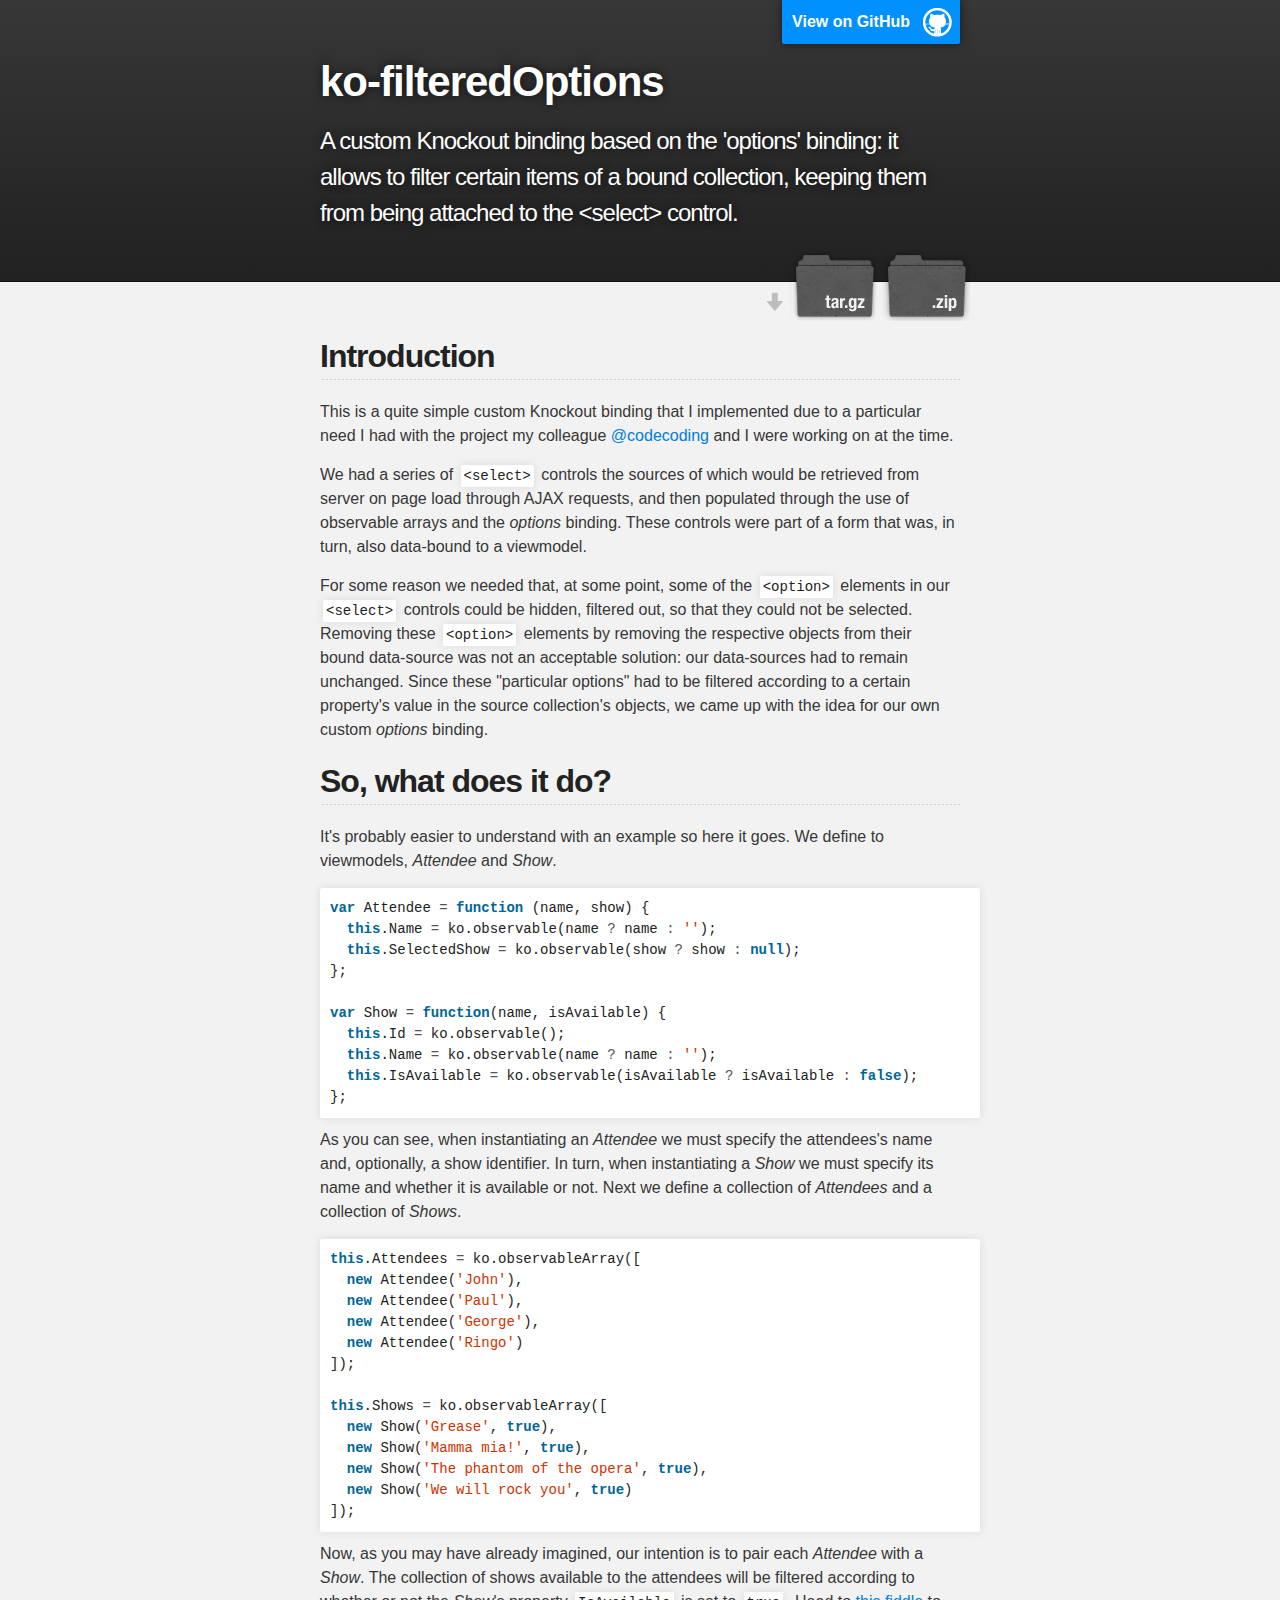
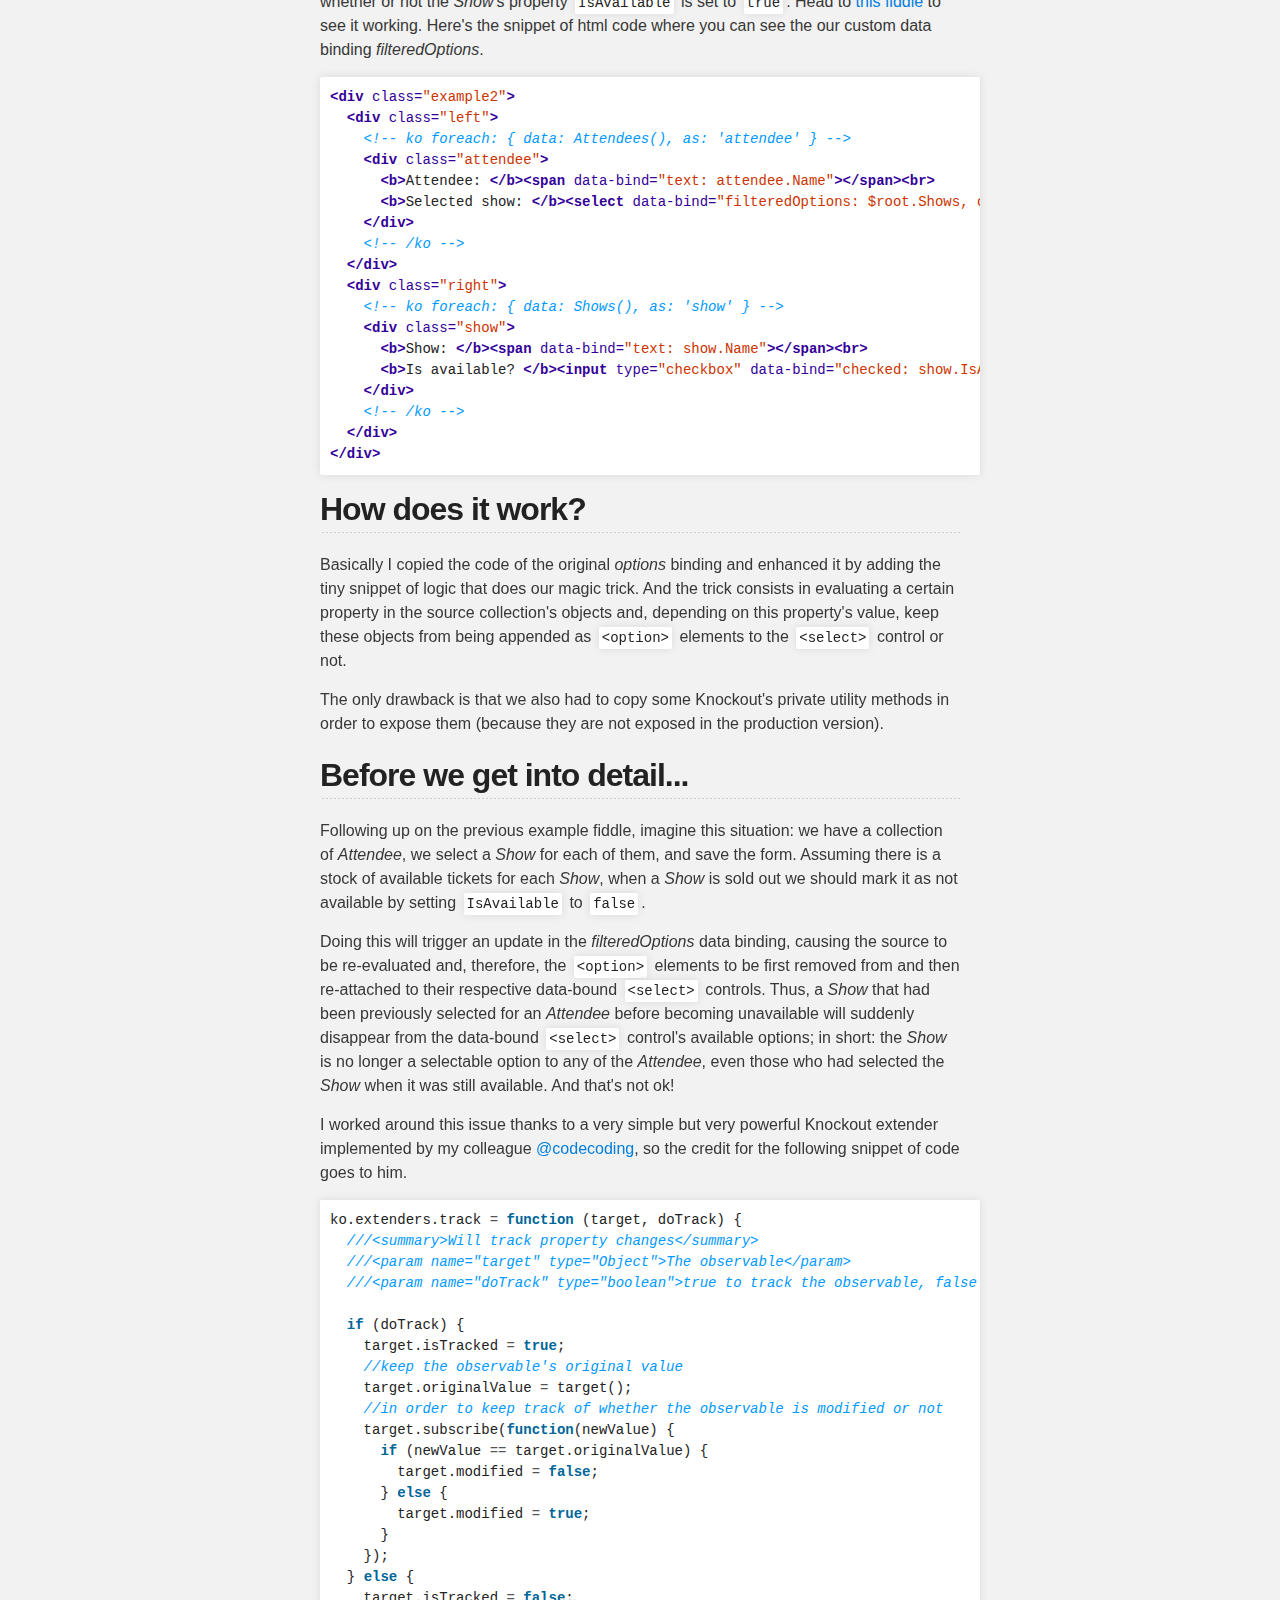
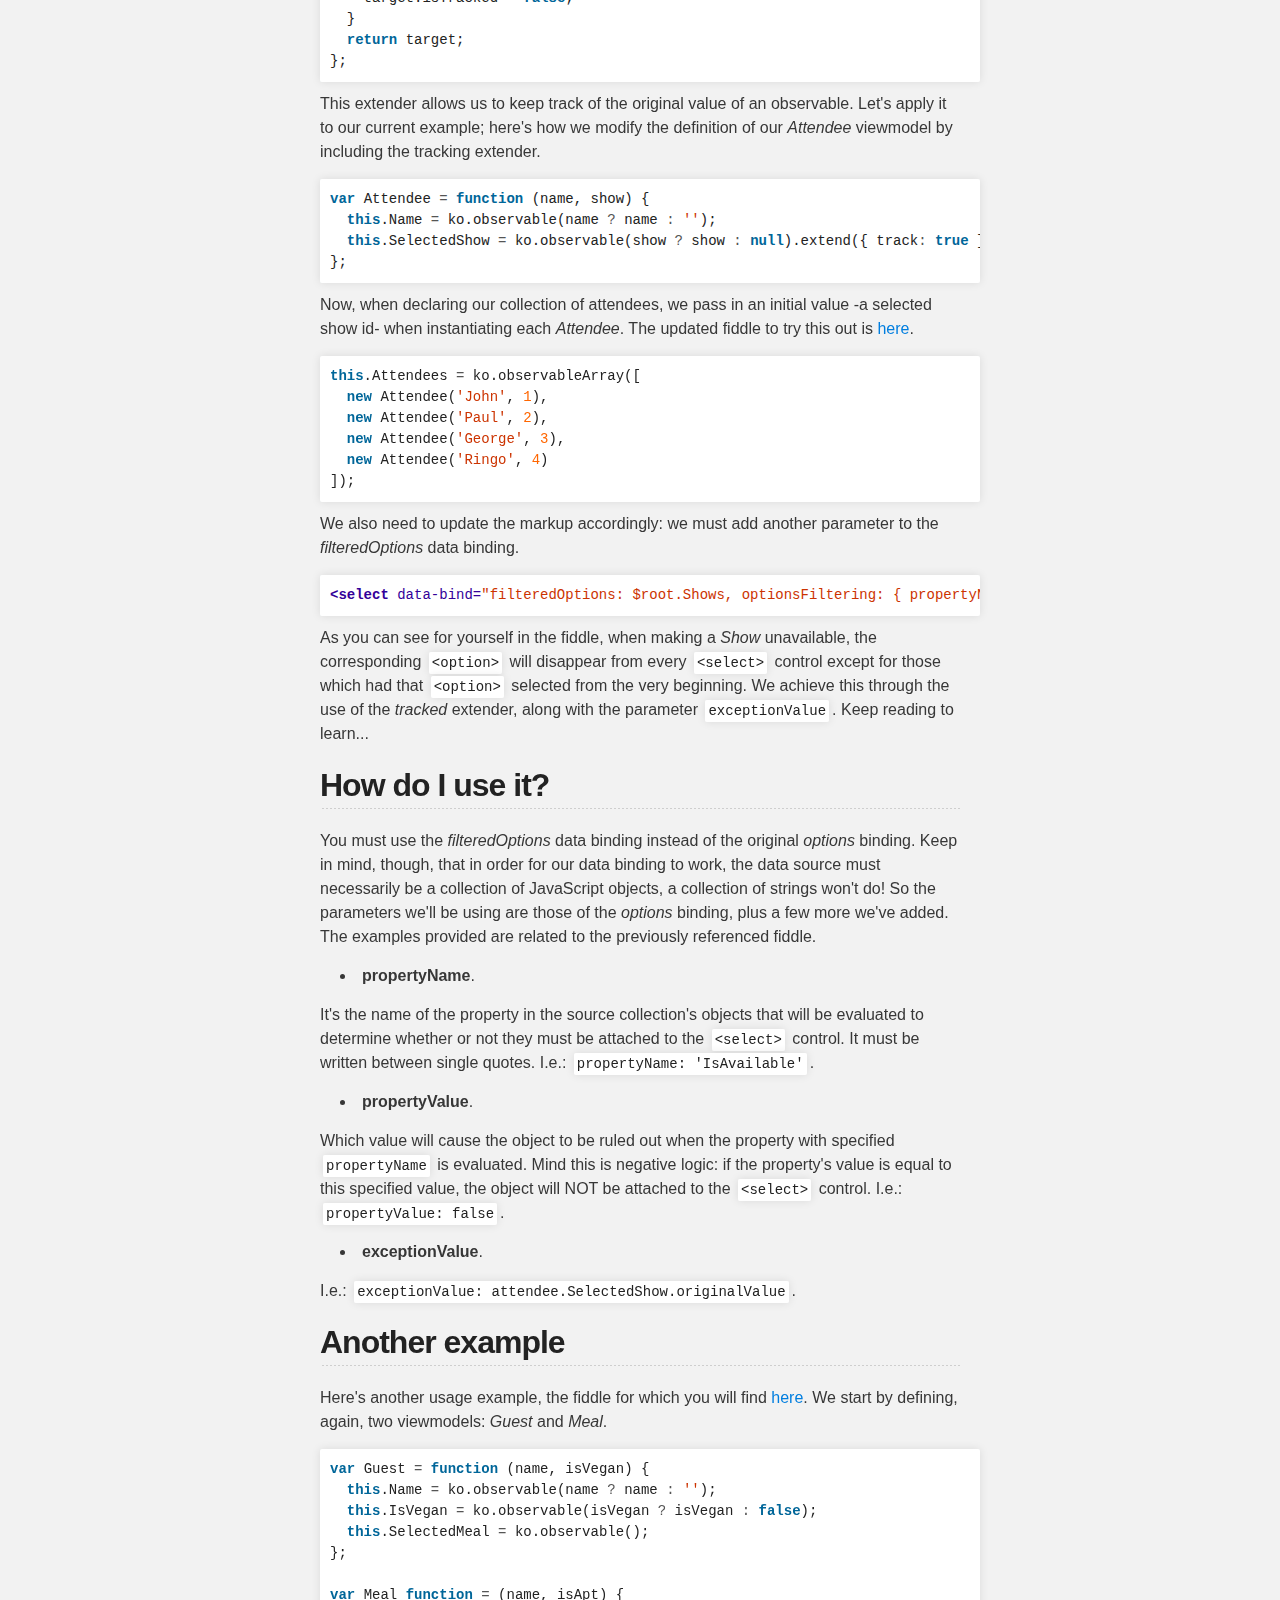
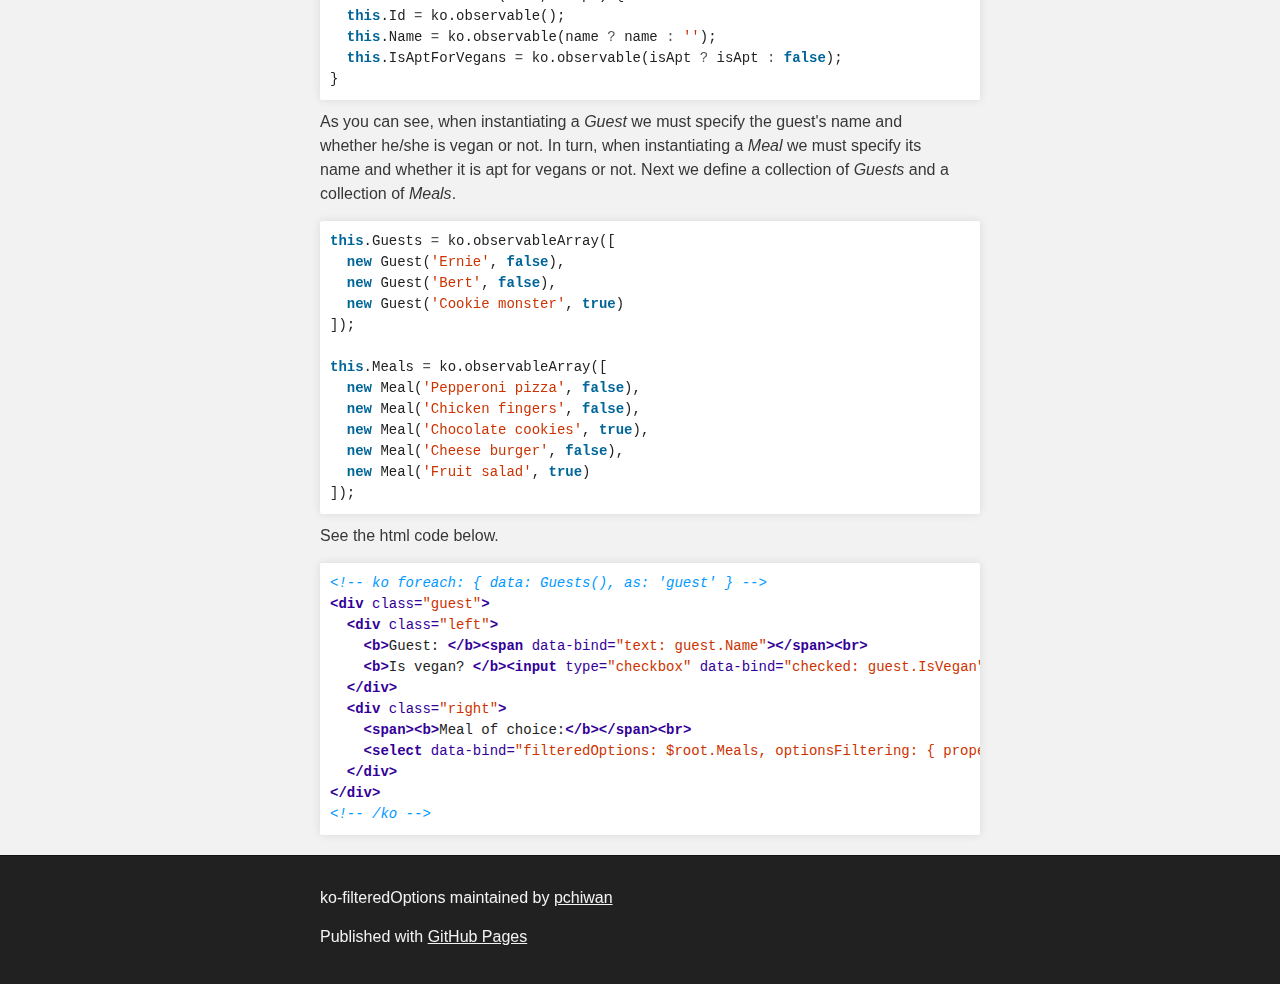
==== index.html @ 0e75b6df "Create gh-pages branch via GitHub" ====
<!DOCTYPE html>
<html>

  <head>
    <meta charset='utf-8' />
    <meta http-equiv="X-UA-Compatible" content="chrome=1" />
    <meta name="description" content="ko-filteredOptions : A custom Knockout binding based on the &#39;options&#39; binding: it allows to filter certain items of a bound collection, keeping them from being attached to the &lt;select&gt; control." />

    <link rel="stylesheet" type="text/css" media="screen" href="stylesheets/stylesheet.css">

    <title>ko-filteredOptions</title>
  </head>

  <body>

    <!-- HEADER -->
    <div id="header_wrap" class="outer">
        <header class="inner">
          <a id="forkme_banner" href="https://github.com/pchiwan/ko-filteredOptions">View on GitHub</a>

          <h1 id="project_title">ko-filteredOptions</h1>
          <h2 id="project_tagline">A custom Knockout binding based on the &#39;options&#39; binding: it allows to filter certain items of a bound collection, keeping them from being attached to the &lt;select&gt; control.</h2>

            <section id="downloads">
              <a class="zip_download_link" href="https://github.com/pchiwan/ko-filteredOptions/zipball/master">Download this project as a .zip file</a>
              <a class="tar_download_link" href="https://github.com/pchiwan/ko-filteredOptions/tarball/master">Download this project as a tar.gz file</a>
            </section>
        </header>
    </div>

    <!-- MAIN CONTENT -->
    <div id="main_content_wrap" class="outer">
      <section id="main_content" class="inner">
        <h2>
<a name="introduction" class="anchor" href="#introduction"><span class="octicon octicon-link"></span></a>Introduction</h2>

<p>This is a quite simple custom Knockout binding that I implemented due to a particular need I had with the project my colleague <a href="https://github.com/codecoding" class="user-mention">@codecoding</a> and I were working on at the time.</p>

<p>We had a series of <code>&lt;select&gt;</code> controls the sources of which would be retrieved from server on page load through AJAX requests, and then populated through the use of observable arrays and the <em>options</em> binding. These controls were part of a form that was, in turn, also data-bound to a viewmodel.</p>

<p>For some reason we needed that, at some point, some of the <code>&lt;option&gt;</code> elements in our <code>&lt;select&gt;</code> controls could be hidden, filtered out, so that they could not be selected. Removing these <code>&lt;option&gt;</code> elements by removing the respective objects from their bound data-source was not an acceptable solution: our data-sources had to remain unchanged. Since these "particular options" had to be filtered according to a certain property's value in the source collection's objects, we came up with the idea for our own custom <em>options</em> binding.</p>

<h2>
<a name="so-what-does-it-do" class="anchor" href="#so-what-does-it-do"><span class="octicon octicon-link"></span></a>So, what does it do?</h2>

<p>It's probably easier to understand with an example so here it goes. We define to viewmodels, <em>Attendee</em> and <em>Show</em>.</p>

<div class="highlight highlight-javascript"><pre><span class="kd">var</span> <span class="nx">Attendee</span> <span class="o">=</span> <span class="kd">function</span> <span class="p">(</span><span class="nx">name</span><span class="p">,</span> <span class="nx">show</span><span class="p">)</span> <span class="p">{</span>
  <span class="k">this</span><span class="p">.</span><span class="nx">Name</span> <span class="o">=</span> <span class="nx">ko</span><span class="p">.</span><span class="nx">observable</span><span class="p">(</span><span class="nx">name</span> <span class="o">?</span> <span class="nx">name</span> <span class="o">:</span> <span class="s1">''</span><span class="p">);</span>
  <span class="k">this</span><span class="p">.</span><span class="nx">SelectedShow</span> <span class="o">=</span> <span class="nx">ko</span><span class="p">.</span><span class="nx">observable</span><span class="p">(</span><span class="nx">show</span> <span class="o">?</span> <span class="nx">show</span> <span class="o">:</span> <span class="kc">null</span><span class="p">);</span>
<span class="p">};</span>

<span class="kd">var</span> <span class="nx">Show</span> <span class="o">=</span> <span class="kd">function</span><span class="p">(</span><span class="nx">name</span><span class="p">,</span> <span class="nx">isAvailable</span><span class="p">)</span> <span class="p">{</span>
  <span class="k">this</span><span class="p">.</span><span class="nx">Id</span> <span class="o">=</span> <span class="nx">ko</span><span class="p">.</span><span class="nx">observable</span><span class="p">();</span>
  <span class="k">this</span><span class="p">.</span><span class="nx">Name</span> <span class="o">=</span> <span class="nx">ko</span><span class="p">.</span><span class="nx">observable</span><span class="p">(</span><span class="nx">name</span> <span class="o">?</span> <span class="nx">name</span> <span class="o">:</span> <span class="s1">''</span><span class="p">);</span>
  <span class="k">this</span><span class="p">.</span><span class="nx">IsAvailable</span> <span class="o">=</span> <span class="nx">ko</span><span class="p">.</span><span class="nx">observable</span><span class="p">(</span><span class="nx">isAvailable</span> <span class="o">?</span> <span class="nx">isAvailable</span> <span class="o">:</span> <span class="kc">false</span><span class="p">);</span>
<span class="p">};</span>
</pre></div>

<p>As you can see, when instantiating an <em>Attendee</em> we must specify the attendees's name and, optionally, a show identifier. In turn, when instantiating a <em>Show</em> we must specify its name and whether it is available or not. Next we define a collection of <em>Attendees</em> and a collection of <em>Shows</em>. </p>

<div class="highlight highlight-javascript"><pre><span class="k">this</span><span class="p">.</span><span class="nx">Attendees</span> <span class="o">=</span> <span class="nx">ko</span><span class="p">.</span><span class="nx">observableArray</span><span class="p">([</span>
  <span class="k">new</span> <span class="nx">Attendee</span><span class="p">(</span><span class="s1">'John'</span><span class="p">),</span>
  <span class="k">new</span> <span class="nx">Attendee</span><span class="p">(</span><span class="s1">'Paul'</span><span class="p">),</span>
  <span class="k">new</span> <span class="nx">Attendee</span><span class="p">(</span><span class="s1">'George'</span><span class="p">),</span>
  <span class="k">new</span> <span class="nx">Attendee</span><span class="p">(</span><span class="s1">'Ringo'</span><span class="p">)</span>
<span class="p">]);</span>

<span class="k">this</span><span class="p">.</span><span class="nx">Shows</span> <span class="o">=</span> <span class="nx">ko</span><span class="p">.</span><span class="nx">observableArray</span><span class="p">([</span>
  <span class="k">new</span> <span class="nx">Show</span><span class="p">(</span><span class="s1">'Grease'</span><span class="p">,</span> <span class="kc">true</span><span class="p">),</span>
  <span class="k">new</span> <span class="nx">Show</span><span class="p">(</span><span class="s1">'Mamma mia!'</span><span class="p">,</span> <span class="kc">true</span><span class="p">),</span>
  <span class="k">new</span> <span class="nx">Show</span><span class="p">(</span><span class="s1">'The phantom of the opera'</span><span class="p">,</span> <span class="kc">true</span><span class="p">),</span>
  <span class="k">new</span> <span class="nx">Show</span><span class="p">(</span><span class="s1">'We will rock you'</span><span class="p">,</span> <span class="kc">true</span><span class="p">)</span>
<span class="p">]);</span>
</pre></div>

<p>Now, as you may have already imagined, our intention is to pair each <em>Attendee</em> with a <em>Show</em>. The collection of shows available to the attendees will be filtered according to whether or not the <em>Show</em>'s property <code>IsAvailable</code> is set to <code>true</code>. Head to <a href="http://jsfiddle.net/pchiwan/z7EYc/">this fiddle</a> to see it working. Here's the snippet of html code where you can see the our custom data binding <em>filteredOptions</em>.</p>

<div class="highlight highlight-html"><pre><span class="nt">&lt;div</span> <span class="na">class=</span><span class="s">"example2"</span><span class="nt">&gt;</span>
  <span class="nt">&lt;div</span> <span class="na">class=</span><span class="s">"left"</span><span class="nt">&gt;</span>
    <span class="c">&lt;!-- ko foreach: { data: Attendees(), as: 'attendee' } --&gt;</span>
    <span class="nt">&lt;div</span> <span class="na">class=</span><span class="s">"attendee"</span><span class="nt">&gt;</span> 
      <span class="nt">&lt;b&gt;</span>Attendee: <span class="nt">&lt;/b&gt;&lt;span</span> <span class="na">data-bind=</span><span class="s">"text: attendee.Name"</span><span class="nt">&gt;&lt;/span&gt;&lt;br&gt;</span>    
      <span class="nt">&lt;b&gt;</span>Selected show: <span class="nt">&lt;/b&gt;&lt;select</span> <span class="na">data-bind=</span><span class="s">"filteredOptions: $root.Shows, optionsFiltering: { propertyName: 'IsAvailable', propertyValue: false }, optionsValue: 'Id', optionsText: 'Name', optionsCaption: 'Choose a show', value: attendee.SelectedShow"</span><span class="nt">&gt;&lt;/select&gt;</span>
    <span class="nt">&lt;/div&gt;</span>
    <span class="c">&lt;!-- /ko --&gt;</span>
  <span class="nt">&lt;/div&gt;</span>
  <span class="nt">&lt;div</span> <span class="na">class=</span><span class="s">"right"</span><span class="nt">&gt;</span>
    <span class="c">&lt;!-- ko foreach: { data: Shows(), as: 'show' } --&gt;</span>
    <span class="nt">&lt;div</span> <span class="na">class=</span><span class="s">"show"</span><span class="nt">&gt;</span>  
      <span class="nt">&lt;b&gt;</span>Show: <span class="nt">&lt;/b&gt;&lt;span</span> <span class="na">data-bind=</span><span class="s">"text: show.Name"</span><span class="nt">&gt;&lt;/span&gt;&lt;br&gt;</span>    
      <span class="nt">&lt;b&gt;</span>Is available? <span class="nt">&lt;/b&gt;&lt;input</span> <span class="na">type=</span><span class="s">"checkbox"</span> <span class="na">data-bind=</span><span class="s">"checked: show.IsAvailable"</span><span class="nt">&gt;&lt;/input&gt;</span>
    <span class="nt">&lt;/div&gt;</span>
    <span class="c">&lt;!-- /ko --&gt;</span>
  <span class="nt">&lt;/div&gt;</span>
<span class="nt">&lt;/div&gt;</span>
</pre></div>

<h2>
<a name="how-does-it-work" class="anchor" href="#how-does-it-work"><span class="octicon octicon-link"></span></a>How does it work?</h2>

<p>Basically I copied the code of the original <em>options</em> binding and enhanced it by adding the tiny snippet of logic that does our magic trick. And the trick consists in evaluating a certain property in the source collection's objects and, depending on this property's value, keep these objects from being appended as <code>&lt;option&gt;</code> elements to the <code>&lt;select&gt;</code> control or not.</p>

<p>The only drawback is that we also had to copy some Knockout's private utility methods in order to expose them (because they are not exposed in the production version).</p>

<h2>
<a name="before-we-get-into-detail" class="anchor" href="#before-we-get-into-detail"><span class="octicon octicon-link"></span></a>Before we get into detail...</h2>

<p>Following up on the previous example fiddle, imagine this situation: we have a collection of <em>Attendee</em>, we select a <em>Show</em> for each of them, and save the form. Assuming there is a stock of available tickets for each <em>Show</em>, when a <em>Show</em> is sold out we should mark it as not available by setting <code>IsAvailable</code> to <code>false</code>. </p>

<p>Doing this will trigger an update in the <em>filteredOptions</em> data binding, causing the source to be re-evaluated and, therefore, the <code>&lt;option&gt;</code> elements to be first removed from and then re-attached to their respective data-bound <code>&lt;select&gt;</code> controls. Thus, a <em>Show</em> that had been previously selected for an <em>Attendee</em> before becoming unavailable will suddenly disappear from the data-bound <code>&lt;select&gt;</code> control's available options; in short: the <em>Show</em> is no longer a selectable option to any of the <em>Attendee</em>, even those who had selected the <em>Show</em> when it was still available. And that's not ok!</p>

<p>I worked around this issue thanks to a very simple but very powerful Knockout extender implemented by my colleague <a href="https://github.com/codecoding" class="user-mention">@codecoding</a>, so the credit for the following snippet of code goes to him.</p>

<div class="highlight highlight-javascript"><pre><span class="nx">ko</span><span class="p">.</span><span class="nx">extenders</span><span class="p">.</span><span class="nx">track</span> <span class="o">=</span> <span class="kd">function</span> <span class="p">(</span><span class="nx">target</span><span class="p">,</span> <span class="nx">doTrack</span><span class="p">)</span> <span class="p">{</span>
  <span class="c1">///&lt;summary&gt;Will track property changes&lt;/summary&gt;</span>
  <span class="c1">///&lt;param name="target" type="Object"&gt;The observable&lt;/param&gt;</span>
  <span class="c1">///&lt;param name="doTrack" type="boolean"&gt;true to track the observable, false otherwise&lt;/param&gt;</span>

  <span class="k">if</span> <span class="p">(</span><span class="nx">doTrack</span><span class="p">)</span> <span class="p">{</span>
    <span class="nx">target</span><span class="p">.</span><span class="nx">isTracked</span> <span class="o">=</span> <span class="kc">true</span><span class="p">;</span>
    <span class="c1">//keep the observable's original value</span>
    <span class="nx">target</span><span class="p">.</span><span class="nx">originalValue</span> <span class="o">=</span> <span class="nx">target</span><span class="p">();</span>
    <span class="c1">//in order to keep track of whether the observable is modified or not</span>
    <span class="nx">target</span><span class="p">.</span><span class="nx">subscribe</span><span class="p">(</span><span class="kd">function</span><span class="p">(</span><span class="nx">newValue</span><span class="p">)</span> <span class="p">{</span>
      <span class="k">if</span> <span class="p">(</span><span class="nx">newValue</span> <span class="o">==</span> <span class="nx">target</span><span class="p">.</span><span class="nx">originalValue</span><span class="p">)</span> <span class="p">{</span>
        <span class="nx">target</span><span class="p">.</span><span class="nx">modified</span> <span class="o">=</span> <span class="kc">false</span><span class="p">;</span>
      <span class="p">}</span> <span class="k">else</span> <span class="p">{</span>
        <span class="nx">target</span><span class="p">.</span><span class="nx">modified</span> <span class="o">=</span> <span class="kc">true</span><span class="p">;</span>
      <span class="p">}</span>
    <span class="p">});</span>
  <span class="p">}</span> <span class="k">else</span> <span class="p">{</span>
    <span class="nx">target</span><span class="p">.</span><span class="nx">isTracked</span> <span class="o">=</span> <span class="kc">false</span><span class="p">;</span>
  <span class="p">}</span>
  <span class="k">return</span> <span class="nx">target</span><span class="p">;</span>
<span class="p">};</span>
</pre></div>

<p>This extender allows us to keep track of the original value of an observable. Let's apply it to our current example; here's how we modify the definition of our <em>Attendee</em> viewmodel by including the tracking extender.</p>

<div class="highlight highlight-javascript"><pre><span class="kd">var</span> <span class="nx">Attendee</span> <span class="o">=</span> <span class="kd">function</span> <span class="p">(</span><span class="nx">name</span><span class="p">,</span> <span class="nx">show</span><span class="p">)</span> <span class="p">{</span>
  <span class="k">this</span><span class="p">.</span><span class="nx">Name</span> <span class="o">=</span> <span class="nx">ko</span><span class="p">.</span><span class="nx">observable</span><span class="p">(</span><span class="nx">name</span> <span class="o">?</span> <span class="nx">name</span> <span class="o">:</span> <span class="s1">''</span><span class="p">);</span>
  <span class="k">this</span><span class="p">.</span><span class="nx">SelectedShow</span> <span class="o">=</span> <span class="nx">ko</span><span class="p">.</span><span class="nx">observable</span><span class="p">(</span><span class="nx">show</span> <span class="o">?</span> <span class="nx">show</span> <span class="o">:</span> <span class="kc">null</span><span class="p">).</span><span class="nx">extend</span><span class="p">({</span> <span class="nx">track</span><span class="o">:</span> <span class="kc">true</span> <span class="p">});</span>
<span class="p">};</span>
</pre></div>

<p>Now, when declaring our collection of attendees, we pass in an initial value -a selected show id- when instantiating each <em>Attendee</em>. The updated fiddle to try this out is <a href="http://jsfiddle.net/pchiwan/R8AKP/">here</a>.</p>

<div class="highlight highlight-javascript"><pre><span class="k">this</span><span class="p">.</span><span class="nx">Attendees</span> <span class="o">=</span> <span class="nx">ko</span><span class="p">.</span><span class="nx">observableArray</span><span class="p">([</span>
  <span class="k">new</span> <span class="nx">Attendee</span><span class="p">(</span><span class="s1">'John'</span><span class="p">,</span> <span class="mi">1</span><span class="p">),</span>
  <span class="k">new</span> <span class="nx">Attendee</span><span class="p">(</span><span class="s1">'Paul'</span><span class="p">,</span> <span class="mi">2</span><span class="p">),</span>
  <span class="k">new</span> <span class="nx">Attendee</span><span class="p">(</span><span class="s1">'George'</span><span class="p">,</span> <span class="mi">3</span><span class="p">),</span>
  <span class="k">new</span> <span class="nx">Attendee</span><span class="p">(</span><span class="s1">'Ringo'</span><span class="p">,</span> <span class="mi">4</span><span class="p">)</span>
<span class="p">]);</span>
</pre></div>

<p>We also need to update the markup accordingly: we must add another parameter to the <em>filteredOptions</em> data binding.</p>

<div class="highlight highlight-html"><pre><span class="nt">&lt;select</span> <span class="na">data-bind=</span><span class="s">"filteredOptions: $root.Shows, optionsFiltering: { propertyName: 'IsAvailable', propertyValue: false, exceptionValue: attendee.SelectedShow.originalValue }, optionsValue: 'Id', optionsText: 'Name', optionsCaption: 'Choose a show', value: attendee.SelectedShow"</span><span class="nt">&gt;&lt;/select&gt;</span>
</pre></div>

<p>As you can see for yourself in the fiddle, when making a <em>Show</em> unavailable, the corresponding <code>&lt;option&gt;</code> will disappear from every <code>&lt;select&gt;</code> control except for those which had that <code>&lt;option&gt;</code> selected from the very beginning. We achieve this through the use of the <em>tracked</em> extender, along with the parameter <code>exceptionValue</code>. Keep reading to learn...</p>

<h2>
<a name="how-do-i-use-it" class="anchor" href="#how-do-i-use-it"><span class="octicon octicon-link"></span></a>How do I use it?</h2>

<p>You must use the <em>filteredOptions</em> data binding instead of the original <em>options</em> binding. Keep in mind, though, that in order for our data binding to work, the data source must necessarily be a collection of JavaScript objects, a collection of strings won't do! 
So the parameters we'll be using are those of the <em>options</em> binding, plus a few more we've added. The examples provided are related to the previously referenced fiddle.</p>

<ul>
<li>
<strong>propertyName</strong>. </li>
</ul><p>It's the name of the property in the source collection's objects that will be evaluated to determine whether or not they must be attached to the <code>&lt;select&gt;</code> control. It must be written between single quotes. I.e.: <code>propertyName: 'IsAvailable'</code>.</p>

<ul>
<li>
<strong>propertyValue</strong>. </li>
</ul><p>Which value will cause the object to be ruled out when the property with specified <code>propertyName</code> is evaluated. Mind this is negative logic: if the property's value is equal to this specified value, the object will NOT be attached to the <code>&lt;select&gt;</code> control. I.e.: <code>propertyValue: false</code>.</p>

<ul>
<li>
<strong>exceptionValue</strong>. </li>
</ul><p>I.e.: <code>exceptionValue: attendee.SelectedShow.originalValue</code>.</p>

<h2>
<a name="another-example" class="anchor" href="#another-example"><span class="octicon octicon-link"></span></a>Another example</h2>

<p>Here's another usage example, the fiddle for which you will find <a href="http://jsfiddle.net/pchiwan/c55g2/">here</a>. We start by defining, again, two viewmodels: <em>Guest</em> and <em>Meal</em>.</p>

<div class="highlight highlight-javascript"><pre><span class="kd">var</span> <span class="nx">Guest</span> <span class="o">=</span> <span class="kd">function</span> <span class="p">(</span><span class="nx">name</span><span class="p">,</span> <span class="nx">isVegan</span><span class="p">)</span> <span class="p">{</span>  
  <span class="k">this</span><span class="p">.</span><span class="nx">Name</span> <span class="o">=</span> <span class="nx">ko</span><span class="p">.</span><span class="nx">observable</span><span class="p">(</span><span class="nx">name</span> <span class="o">?</span> <span class="nx">name</span> <span class="o">:</span> <span class="s1">''</span><span class="p">);</span>
  <span class="k">this</span><span class="p">.</span><span class="nx">IsVegan</span> <span class="o">=</span> <span class="nx">ko</span><span class="p">.</span><span class="nx">observable</span><span class="p">(</span><span class="nx">isVegan</span> <span class="o">?</span> <span class="nx">isVegan</span> <span class="o">:</span> <span class="kc">false</span><span class="p">);</span>
  <span class="k">this</span><span class="p">.</span><span class="nx">SelectedMeal</span> <span class="o">=</span> <span class="nx">ko</span><span class="p">.</span><span class="nx">observable</span><span class="p">();</span>
<span class="p">};</span>

<span class="kd">var</span> <span class="nx">Meal</span> <span class="kd">function</span> <span class="o">=</span> <span class="p">(</span><span class="nx">name</span><span class="p">,</span> <span class="nx">isApt</span><span class="p">)</span> <span class="p">{</span>
  <span class="k">this</span><span class="p">.</span><span class="nx">Id</span> <span class="o">=</span> <span class="nx">ko</span><span class="p">.</span><span class="nx">observable</span><span class="p">();</span>
  <span class="k">this</span><span class="p">.</span><span class="nx">Name</span> <span class="o">=</span> <span class="nx">ko</span><span class="p">.</span><span class="nx">observable</span><span class="p">(</span><span class="nx">name</span> <span class="o">?</span> <span class="nx">name</span> <span class="o">:</span> <span class="s1">''</span><span class="p">);</span>
  <span class="k">this</span><span class="p">.</span><span class="nx">IsAptForVegans</span> <span class="o">=</span> <span class="nx">ko</span><span class="p">.</span><span class="nx">observable</span><span class="p">(</span><span class="nx">isApt</span> <span class="o">?</span> <span class="nx">isApt</span> <span class="o">:</span> <span class="kc">false</span><span class="p">);</span>
<span class="p">}</span>
</pre></div>

<p>As you can see, when instantiating a <em>Guest</em> we must specify the guest's name and whether he/she is vegan or not. In turn, when instantiating a <em>Meal</em> we must specify its name and whether it is apt for vegans or not. Next we define a collection of <em>Guests</em> and a collection of <em>Meals</em>. </p>

<div class="highlight highlight-javascript"><pre><span class="k">this</span><span class="p">.</span><span class="nx">Guests</span> <span class="o">=</span> <span class="nx">ko</span><span class="p">.</span><span class="nx">observableArray</span><span class="p">([</span>
  <span class="k">new</span> <span class="nx">Guest</span><span class="p">(</span><span class="s1">'Ernie'</span><span class="p">,</span> <span class="kc">false</span><span class="p">),</span>
  <span class="k">new</span> <span class="nx">Guest</span><span class="p">(</span><span class="s1">'Bert'</span><span class="p">,</span> <span class="kc">false</span><span class="p">),</span>
  <span class="k">new</span> <span class="nx">Guest</span><span class="p">(</span><span class="s1">'Cookie monster'</span><span class="p">,</span> <span class="kc">true</span><span class="p">)</span>     
<span class="p">]);</span>

<span class="k">this</span><span class="p">.</span><span class="nx">Meals</span> <span class="o">=</span> <span class="nx">ko</span><span class="p">.</span><span class="nx">observableArray</span><span class="p">([</span>
  <span class="k">new</span> <span class="nx">Meal</span><span class="p">(</span><span class="s1">'Pepperoni pizza'</span><span class="p">,</span> <span class="kc">false</span><span class="p">),</span>
  <span class="k">new</span> <span class="nx">Meal</span><span class="p">(</span><span class="s1">'Chicken fingers'</span><span class="p">,</span> <span class="kc">false</span><span class="p">),</span>
  <span class="k">new</span> <span class="nx">Meal</span><span class="p">(</span><span class="s1">'Chocolate cookies'</span><span class="p">,</span> <span class="kc">true</span><span class="p">),</span>
  <span class="k">new</span> <span class="nx">Meal</span><span class="p">(</span><span class="s1">'Cheese burger'</span><span class="p">,</span> <span class="kc">false</span><span class="p">),</span>
  <span class="k">new</span> <span class="nx">Meal</span><span class="p">(</span><span class="s1">'Fruit salad'</span><span class="p">,</span> <span class="kc">true</span><span class="p">)</span>
<span class="p">]);</span>
</pre></div>

<p>See the html code below.</p>

<div class="highlight highlight-html"><pre><span class="c">&lt;!-- ko foreach: { data: Guests(), as: 'guest' } --&gt;</span>
<span class="nt">&lt;div</span> <span class="na">class=</span><span class="s">"guest"</span><span class="nt">&gt;</span>
  <span class="nt">&lt;div</span> <span class="na">class=</span><span class="s">"left"</span><span class="nt">&gt;</span>
    <span class="nt">&lt;b&gt;</span>Guest: <span class="nt">&lt;/b&gt;&lt;span</span> <span class="na">data-bind=</span><span class="s">"text: guest.Name"</span><span class="nt">&gt;&lt;/span&gt;&lt;br&gt;</span>
    <span class="nt">&lt;b&gt;</span>Is vegan? <span class="nt">&lt;/b&gt;&lt;input</span> <span class="na">type=</span><span class="s">"checkbox"</span> <span class="na">data-bind=</span><span class="s">"checked: guest.IsVegan"</span><span class="nt">&gt;&lt;/input&gt;</span>
  <span class="nt">&lt;/div&gt;</span>
  <span class="nt">&lt;div</span> <span class="na">class=</span><span class="s">"right"</span><span class="nt">&gt;</span>
    <span class="nt">&lt;span&gt;&lt;b&gt;</span>Meal of choice:<span class="nt">&lt;/b&gt;&lt;/span&gt;&lt;br&gt;</span>
    <span class="nt">&lt;select</span> <span class="na">data-bind=</span><span class="s">"filteredOptions: $root.Meals, optionsFiltering: { propertyName: 'IsAptForVegans', propertyValue: !guest.IsVegan() }, optionsValue: 'Id', optionsText: 'Name', optionsCaption: 'Choose a meal', value: guest.SelectedMeal"</span><span class="nt">&gt;&lt;/select&gt;</span>
  <span class="nt">&lt;/div&gt;</span>
<span class="nt">&lt;/div&gt;</span>
<span class="c">&lt;!-- /ko --&gt;</span>
</pre></div>
      </section>
    </div>

    <!-- FOOTER  -->
    <div id="footer_wrap" class="outer">
      <footer class="inner">
        <p class="copyright">ko-filteredOptions maintained by <a href="https://github.com/pchiwan">pchiwan</a></p>
        <p>Published with <a href="http://pages.github.com">GitHub Pages</a></p>
      </footer>
    </div>

    

  </body>
</html>
---- stylesheets/stylesheet.css ----
/*******************************************************************************
Slate Theme for GitHub Pages
by Jason Costello, @jsncostello
*******************************************************************************/

@import url(pygment_trac.css);

/*******************************************************************************
MeyerWeb Reset
*******************************************************************************/

html, body, div, span, applet, object, iframe,
h1, h2, h3, h4, h5, h6, p, blockquote, pre,
a, abbr, acronym, address, big, cite, code,
del, dfn, em, img, ins, kbd, q, s, samp,
small, strike, strong, sub, sup, tt, var,
b, u, i, center,
dl, dt, dd, ol, ul, li,
fieldset, form, label, legend,
table, caption, tbody, tfoot, thead, tr, th, td,
article, aside, canvas, details, embed,
figure, figcaption, footer, header, hgroup,
menu, nav, output, ruby, section, summary,
time, mark, audio, video {
  margin: 0;
  padding: 0;
  border: 0;
  font: inherit;
  vertical-align: baseline;
}

/* HTML5 display-role reset for older browsers */
article, aside, details, figcaption, figure,
footer, header, hgroup, menu, nav, section {
  display: block;
}

ol, ul {
  list-style: none;
}

table {
  border-collapse: collapse;
  border-spacing: 0;
}

/*******************************************************************************
Theme Styles
*******************************************************************************/

body {
  box-sizing: border-box;
  color:#373737;
  background: #212121;
  font-size: 16px;
  font-family: 'Myriad Pro', Calibri, Helvetica, Arial, sans-serif;
  line-height: 1.5;
  -webkit-font-smoothing: antialiased;
}

h1, h2, h3, h4, h5, h6 {
  margin: 10px 0;
  font-weight: 700;
  color:#222222;
  font-family: 'Lucida Grande', 'Calibri', Helvetica, Arial, sans-serif;
  letter-spacing: -1px;
}

h1 {
  font-size: 36px;
  font-weight: 700;
}

h2 {
  padding-bottom: 10px;
  font-size: 32px;
  background: url('../images/bg_hr.png') repeat-x bottom;
}

h3 {
  font-size: 24px;
}

h4 {
  font-size: 21px;
}

h5 {
  font-size: 18px;
}

h6 {
  font-size: 16px;
}

p {
  margin: 10px 0 15px 0;
}

footer p {
  color: #f2f2f2;
}

a {
  text-decoration: none;
  color: #007edf;
  text-shadow: none;

  transition: color 0.5s ease;
  transition: text-shadow 0.5s ease;
  -webkit-transition: color 0.5s ease;
  -webkit-transition: text-shadow 0.5s ease;
  -moz-transition: color 0.5s ease;
  -moz-transition: text-shadow 0.5s ease;
  -o-transition: color 0.5s ease;
  -o-transition: text-shadow 0.5s ease;
  -ms-transition: color 0.5s ease;
  -ms-transition: text-shadow 0.5s ease;
}

a:hover, a:focus {text-decoration: underline;}

footer a {
  color: #F2F2F2;
  text-decoration: underline;
}

em {
  font-style: italic;
}

strong {
  font-weight: bold;
}

img {
  position: relative;
  margin: 0 auto;
  max-width: 739px;
  padding: 5px;
  margin: 10px 0 10px 0;
  border: 1px solid #ebebeb;

  box-shadow: 0 0 5px #ebebeb;
  -webkit-box-shadow: 0 0 5px #ebebeb;
  -moz-box-shadow: 0 0 5px #ebebeb;
  -o-box-shadow: 0 0 5px #ebebeb;
  -ms-box-shadow: 0 0 5px #ebebeb;
}

p img {
  display: inline;
  margin: 0;
  padding: 0;
  vertical-align: middle;
  text-align: center;
  border: none;
}

pre, code {
  width: 100%;
  color: #222;
  background-color: #fff;

  font-family: Monaco, "Bitstream Vera Sans Mono", "Lucida Console", Terminal, monospace;
  font-size: 14px;

  border-radius: 2px;
  -moz-border-radius: 2px;
  -webkit-border-radius: 2px;
}

pre {
  width: 100%;
  padding: 10px;
  box-shadow: 0 0 10px rgba(0,0,0,.1);
  overflow: auto;
}

code {
  padding: 3px;
  margin: 0 3px;
  box-shadow: 0 0 10px rgba(0,0,0,.1);
}

pre code {
  display: block;
  box-shadow: none;
}

blockquote {
  color: #666;
  margin-bottom: 20px;
  padding: 0 0 0 20px;
  border-left: 3px solid #bbb;
}


ul, ol, dl {
  margin-bottom: 15px
}

ul {
  list-style: inside;
  padding-left: 20px;
}

ol {
  list-style: decimal inside;
  padding-left: 20px;
}

dl dt {
  font-weight: bold;
}

dl dd {
  padding-left: 20px;
  font-style: italic;
}

dl p {
  padding-left: 20px;
  font-style: italic;
}

hr {
  height: 1px;
  margin-bottom: 5px;
  border: none;
  background: url('../images/bg_hr.png') repeat-x center;
}

table {
  border: 1px solid #373737;
  margin-bottom: 20px;
  text-align: left;
 }

th {
  font-family: 'Lucida Grande', 'Helvetica Neue', Helvetica, Arial, sans-serif;
  padding: 10px;
  background: #373737;
  color: #fff;
 }

td {
  padding: 10px;
  border: 1px solid #373737;
 }

form {
  background: #f2f2f2;
  padding: 20px;
}

/*******************************************************************************
Full-Width Styles
*******************************************************************************/

.outer {
  width: 100%;
}

.inner {
  position: relative;
  max-width: 640px;
  padding: 20px 10px;
  margin: 0 auto;
}

#forkme_banner {
  display: block;
  position: absolute;
  top:0;
  right: 10px;
  z-index: 10;
  padding: 10px 50px 10px 10px;
  color: #fff;
  background: url('../images/blacktocat.png') #0090ff no-repeat 95% 50%;
  font-weight: 700;
  box-shadow: 0 0 10px rgba(0,0,0,.5);
  border-bottom-left-radius: 2px;
  border-bottom-right-radius: 2px;
}

#header_wrap {
  background: #212121;
  background: -moz-linear-gradient(top, #373737, #212121);
  background: -webkit-linear-gradient(top, #373737, #212121);
  background: -ms-linear-gradient(top, #373737, #212121);
  background: -o-linear-gradient(top, #373737, #212121);
  background: linear-gradient(top, #373737, #212121);
}

#header_wrap .inner {
  padding: 50px 10px 30px 10px;
}

#project_title {
  margin: 0;
  color: #fff;
  font-size: 42px;
  font-weight: 700;
  text-shadow: #111 0px 0px 10px;
}

#project_tagline {
  color: #fff;
  font-size: 24px;
  font-weight: 300;
  background: none;
  text-shadow: #111 0px 0px 10px;
}

#downloads {
  position: absolute;
  width: 210px;
  z-index: 10;
  bottom: -40px;
  right: 0;
  height: 70px;
  background: url('../images/icon_download.png') no-repeat 0% 90%;
}

.zip_download_link {
  display: block;
  float: right;
  width: 90px;
  height:70px;
  text-indent: -5000px;
  overflow: hidden;
  background: url(../images/sprite_download.png) no-repeat bottom left;
}

.tar_download_link {
  display: block;
  float: right;
  width: 90px;
  height:70px;
  text-indent: -5000px;
  overflow: hidden;
  background: url(../images/sprite_download.png) no-repeat bottom right;
  margin-left: 10px;
}

.zip_download_link:hover {
  background: url(../images/sprite_download.png) no-repeat top left;
}

.tar_download_link:hover {
  background: url(../images/sprite_download.png) no-repeat top right;
}

#main_content_wrap {
  background: #f2f2f2;
  border-top: 1px solid #111;
  border-bottom: 1px solid #111;
}

#main_content {
  padding-top: 40px;
}

#footer_wrap {
  background: #212121;
}



/*******************************************************************************
Small Device Styles
*******************************************************************************/

@media screen and (max-width: 480px) {
  body {
    font-size:14px;
  }

  #downloads {
    display: none;
  }

  .inner {
    min-width: 320px;
    max-width: 480px;
  }

  #project_title {
  font-size: 32px;
  }

  h1 {
    font-size: 28px;
  }

  h2 {
    font-size: 24px;
  }

  h3 {
    font-size: 21px;
  }

  h4 {
    font-size: 18px;
  }

  h5 {
    font-size: 14px;
  }

  h6 {
    font-size: 12px;
  }

  code, pre {
    min-width: 320px;
    max-width: 480px;
    font-size: 11px;
  }

}
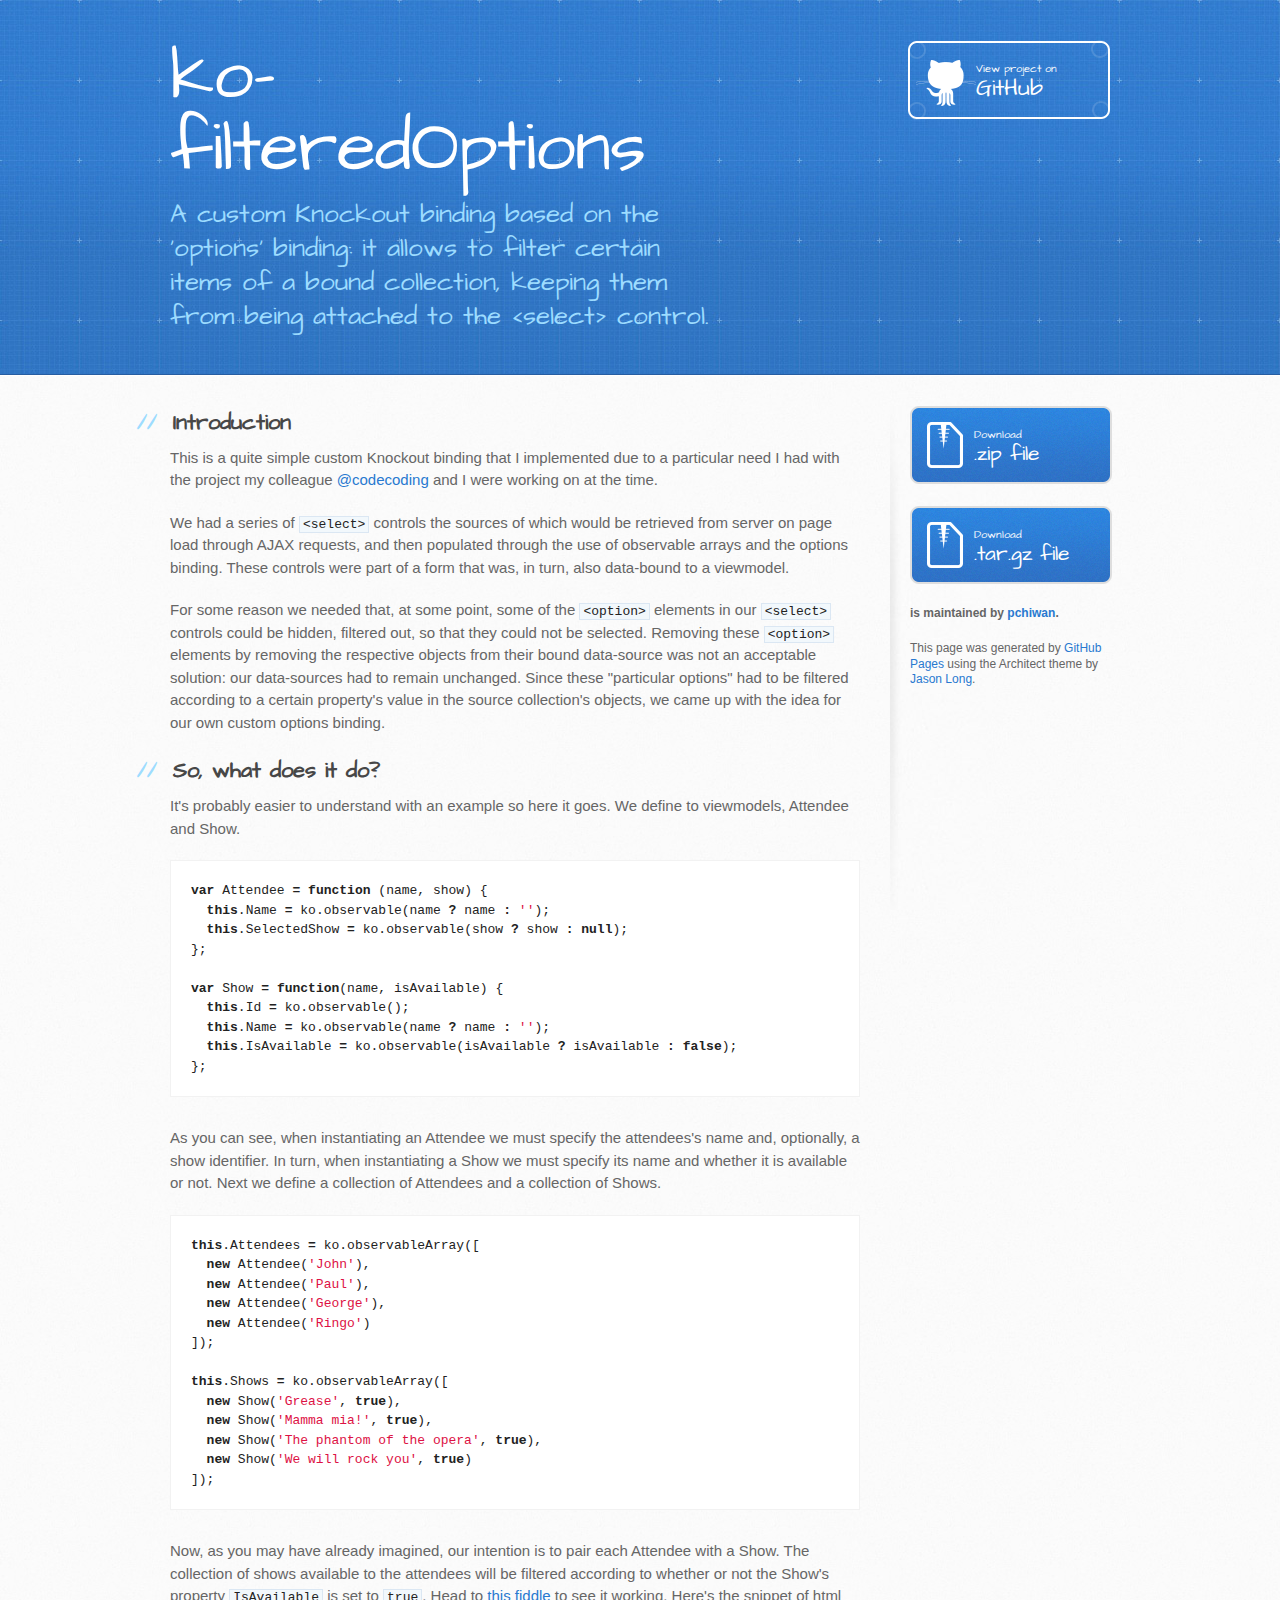
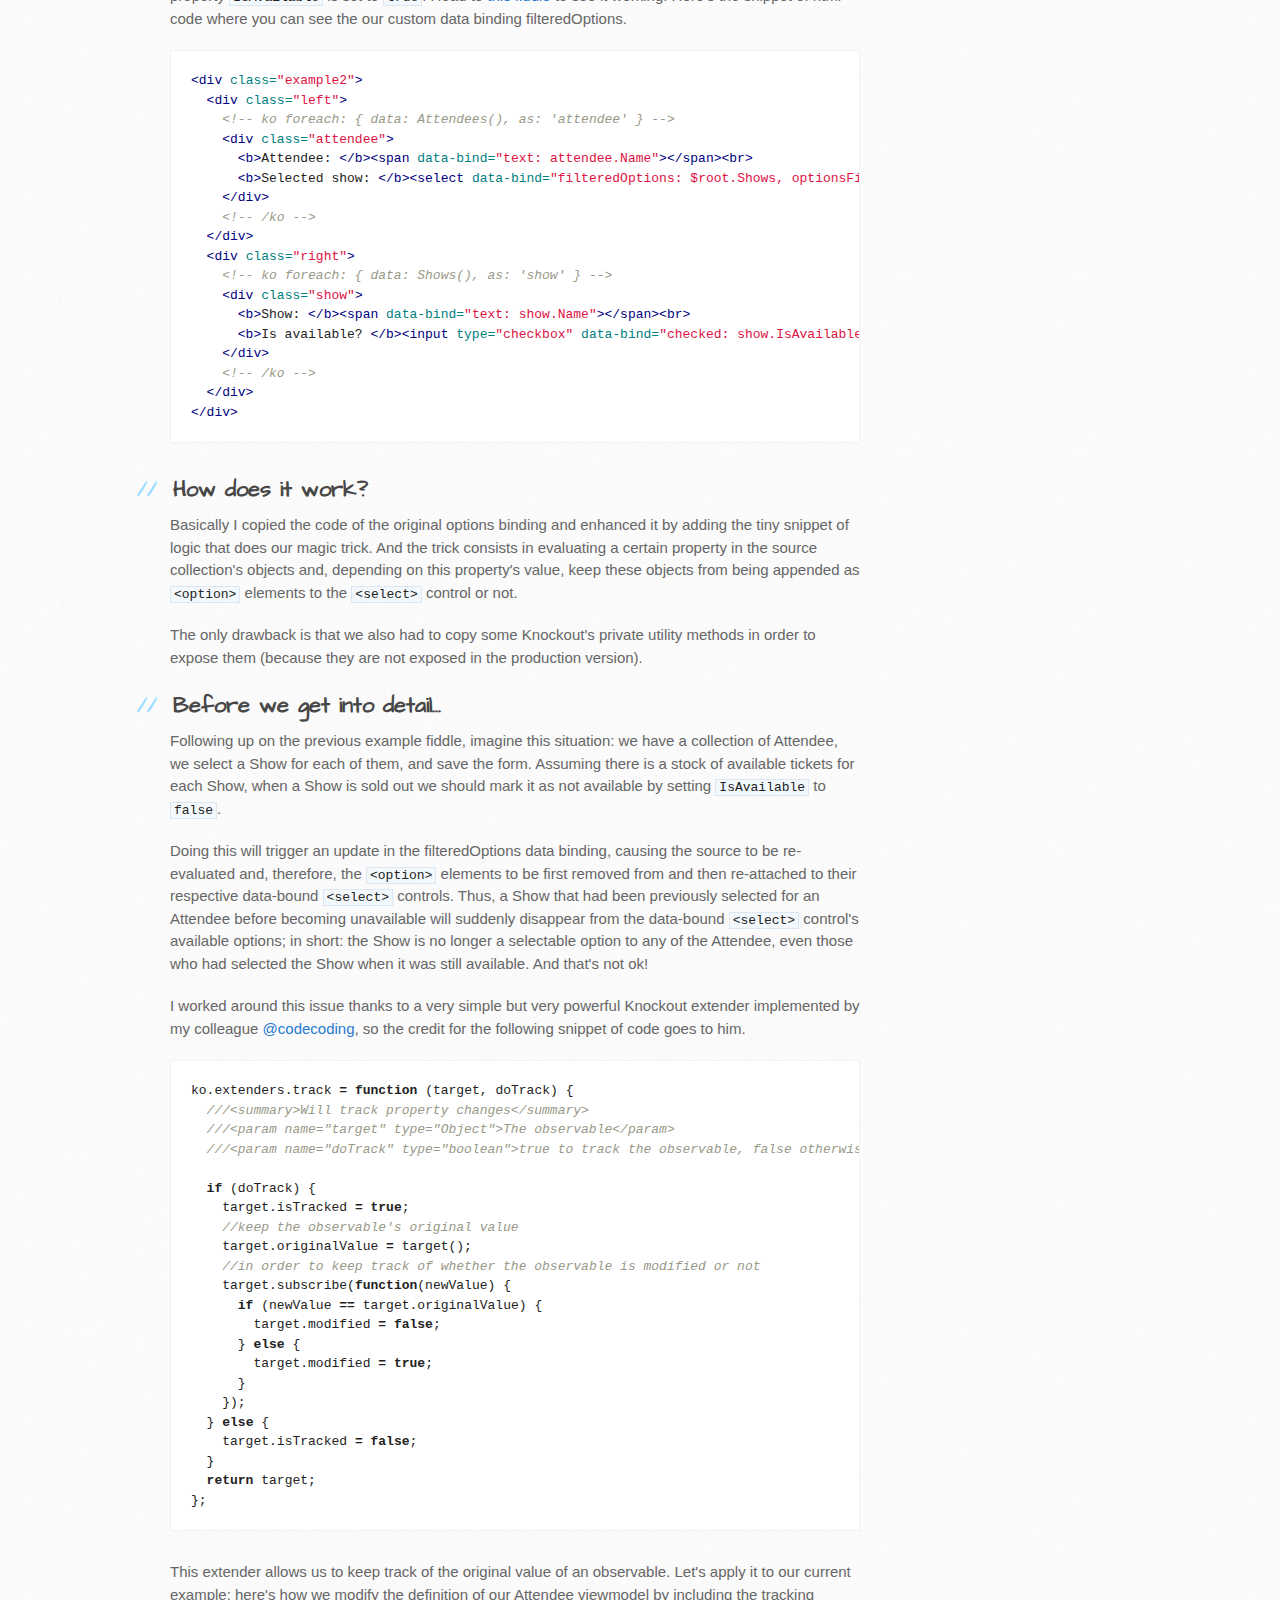
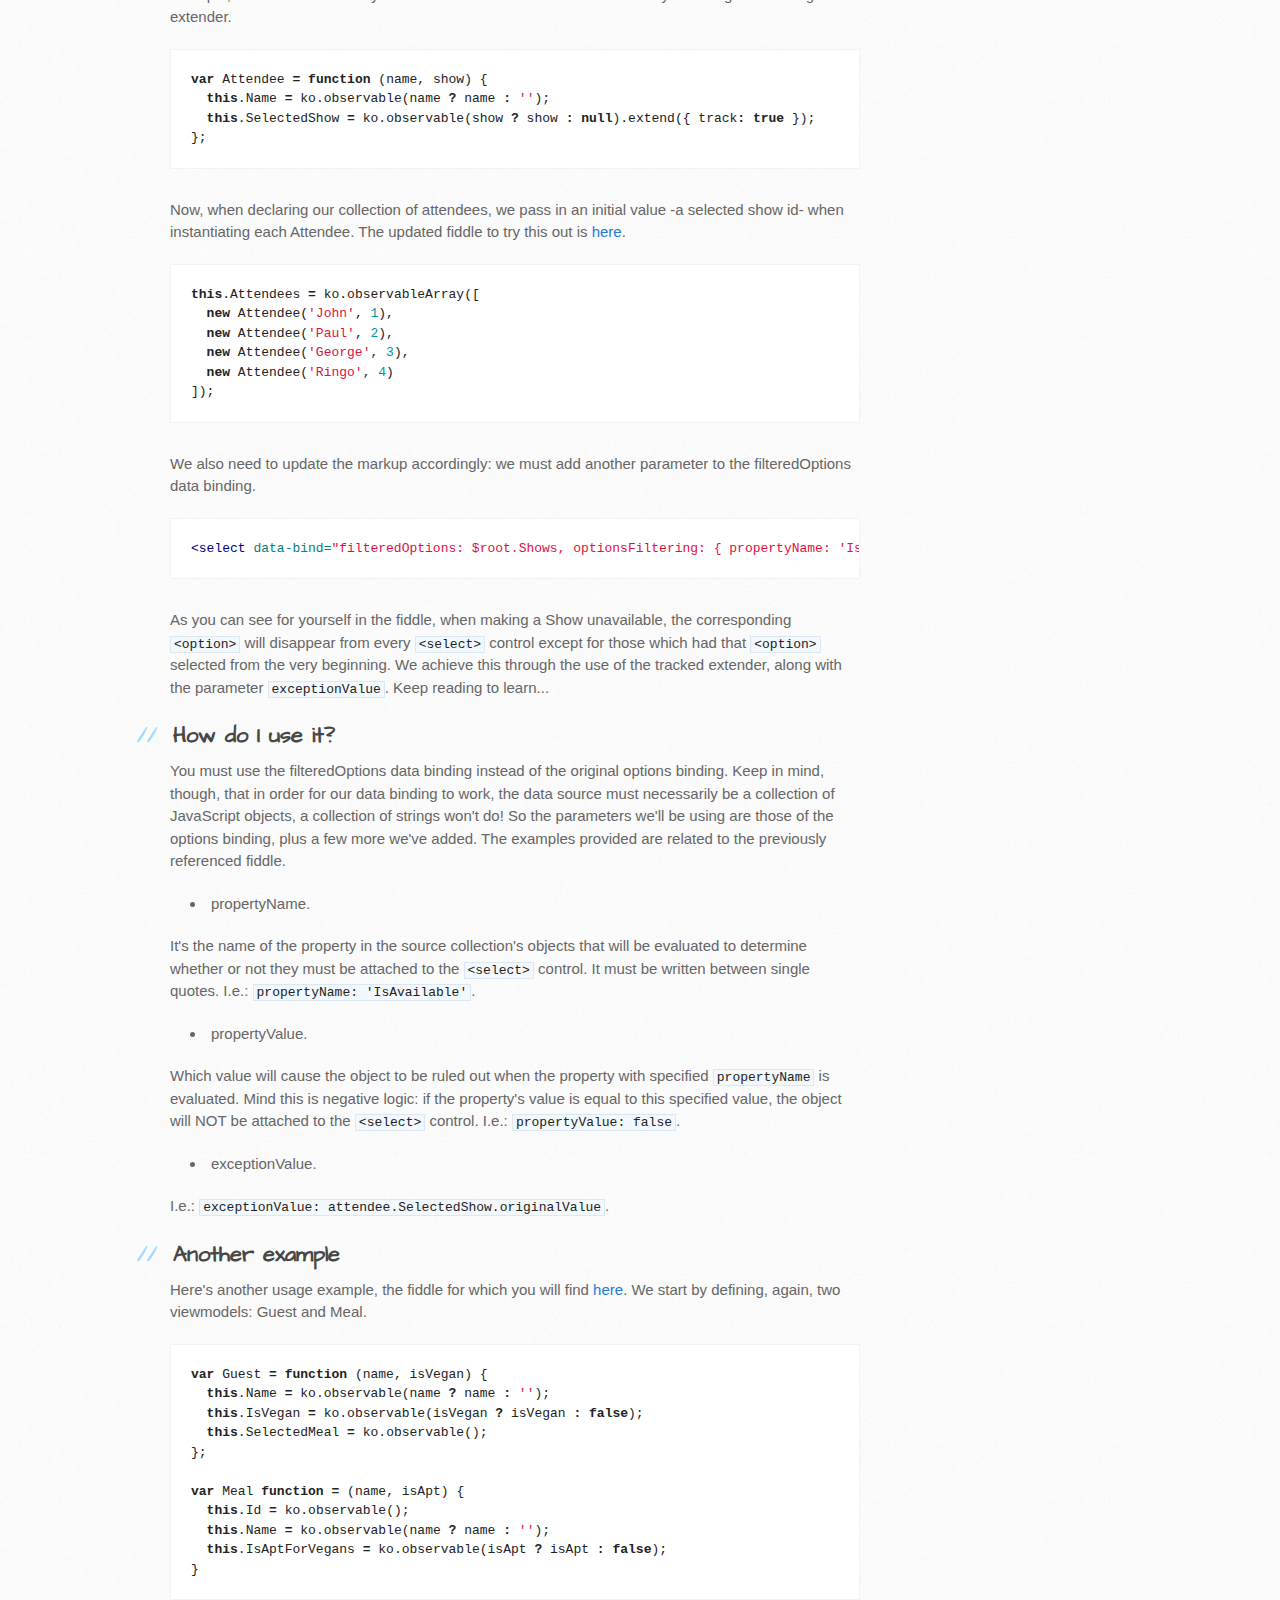
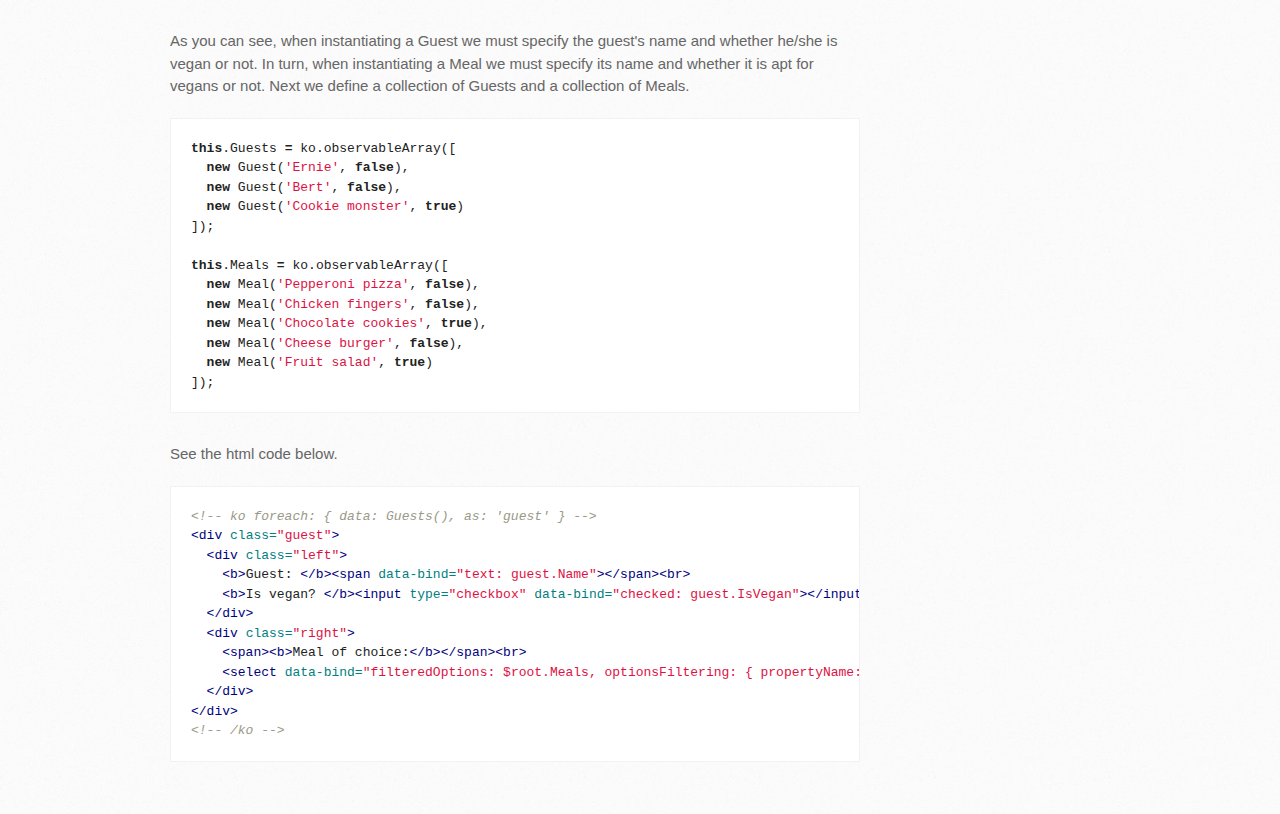
==== commit c690d5aa: "Create gh-pages branch via GitHub" ====
--- a/index.html
+++ b/index.html
@@ -1,37 +1,34 @@
 <!DOCTYPE html>
 <html>
-
   <head>
-    <meta charset='utf-8' />
-    <meta http-equiv="X-UA-Compatible" content="chrome=1" />
-    <meta name="description" content="ko-filteredOptions : A custom Knockout binding based on the &#39;options&#39; binding: it allows to filter certain items of a bound collection, keeping them from being attached to the &lt;select&gt; control." />
-
-    <link rel="stylesheet" type="text/css" media="screen" href="stylesheets/stylesheet.css">
-
-    <title>ko-filteredOptions</title>
+    <meta charset='utf-8'>
+    <meta http-equiv="X-UA-Compatible" content="chrome=1">
+    <meta name="viewport" content="width=device-width, initial-scale=1, maximum-scale=1">
+    <link href='https://fonts.googleapis.com/css?family=Architects+Daughter' rel='stylesheet' type='text/css'>
+    <link rel="stylesheet" type="text/css" href="stylesheets/stylesheet.css" media="screen" />
+    <link rel="stylesheet" type="text/css" href="stylesheets/pygment_trac.css" media="screen" />
+    <link rel="stylesheet" type="text/css" href="stylesheets/print.css" media="print" />
+
+    <!--[if lt IE 9]>
+    <script src="//html5shiv.googlecode.com/svn/trunk/html5.js"></script>
+    <![endif]-->
+
+    <title>ko-filteredOptions by pchiwan</title>
   </head>
 
   <body>
-
-    <!-- HEADER -->
-    <div id="header_wrap" class="outer">
-        <header class="inner">
-          <a id="forkme_banner" href="https://github.com/pchiwan/ko-filteredOptions">View on GitHub</a>
-
-          <h1 id="project_title">ko-filteredOptions</h1>
-          <h2 id="project_tagline">A custom Knockout binding based on the &#39;options&#39; binding: it allows to filter certain items of a bound collection, keeping them from being attached to the &lt;select&gt; control.</h2>
-
-            <section id="downloads">
-              <a class="zip_download_link" href="https://github.com/pchiwan/ko-filteredOptions/zipball/master">Download this project as a .zip file</a>
-              <a class="tar_download_link" href="https://github.com/pchiwan/ko-filteredOptions/tarball/master">Download this project as a tar.gz file</a>
-            </section>
-        </header>
-    </div>
-
-    <!-- MAIN CONTENT -->
-    <div id="main_content_wrap" class="outer">
-      <section id="main_content" class="inner">
-        <h2>
+    <header>
+      <div class="inner">
+        <h1>ko-filteredOptions</h1>
+        <h2>A custom Knockout binding based on the &#39;options&#39; binding: it allows to filter certain items of a bound collection, keeping them from being attached to the &lt;select&gt; control.</h2>
+        <a href="https://github.com/pchiwan/ko-filteredOptions" class="button"><small>View project on</small>GitHub</a>
+      </div>
+    </header>
+
+    <div id="content-wrapper">
+      <div class="inner clearfix">
+        <section id="main-content">
+          <h2>
 <a name="introduction" class="anchor" href="#introduction"><span class="octicon octicon-link"></span></a>Introduction</h2>
 
 <p>This is a quite simple custom Knockout binding that I implemented due to a particular need I had with the project my colleague <a href="https://github.com/codecoding" class="user-mention">@codecoding</a> and I were working on at the time.</p>
@@ -232,18 +229,25 @@
 <span class="nt">&lt;/div&gt;</span>
 <span class="c">&lt;!-- /ko --&gt;</span>
 </pre></div>
-      </section>
+        </section>
+
+        <aside id="sidebar">
+          <a href="https://github.com/pchiwan/ko-filteredOptions/zipball/master" class="button">
+            <small>Download</small>
+            .zip file
+          </a>
+          <a href="https://github.com/pchiwan/ko-filteredOptions/tarball/master" class="button">
+            <small>Download</small>
+            .tar.gz file
+          </a>
+
+          <p class="repo-owner"><a href="https://github.com/pchiwan/ko-filteredOptions"></a> is maintained by <a href="https://github.com/pchiwan">pchiwan</a>.</p>
+
+          <p>This page was generated by <a href="https://pages.github.com">GitHub Pages</a> using the Architect theme by <a href="https://twitter.com/jasonlong">Jason Long</a>.</p>
+        </aside>
+      </div>
     </div>
 
-    <!-- FOOTER  -->
-    <div id="footer_wrap" class="outer">
-      <footer class="inner">
-        <p class="copyright">ko-filteredOptions maintained by <a href="https://github.com/pchiwan">pchiwan</a></p>
-        <p>Published with <a href="http://pages.github.com">GitHub Pages</a></p>
-      </footer>
-    </div>
-
-    
-
+  
   </body>
-</html>
+</html>--- a/stylesheets/stylesheet.css
+++ b/stylesheets/stylesheet.css
@@ -1,14 +1,7 @@
-/*******************************************************************************
-Slate Theme for GitHub Pages
-by Jason Costello, @jsncostello
-*******************************************************************************/
-
-@import url(pygment_trac.css);
-
-/*******************************************************************************
-MeyerWeb Reset
-*******************************************************************************/
-
+/* http://meyerweb.com/eric/tools/css/reset/ 
+   v2.0 | 20110126
+   License: none (public domain)
+*/
 html, body, div, span, applet, object, iframe,
 h1, h2, h3, h4, h5, h6, p, blockquote, pre,
 a, abbr, acronym, address, big, cite, code,
@@ -18,406 +11,469 @@
 dl, dt, dd, ol, ul, li,
 fieldset, form, label, legend,
 table, caption, tbody, tfoot, thead, tr, th, td,
-article, aside, canvas, details, embed,
-figure, figcaption, footer, header, hgroup,
+article, aside, canvas, details, embed, 
+figure, figcaption, footer, header, hgroup, 
 menu, nav, output, ruby, section, summary,
 time, mark, audio, video {
-  margin: 0;
+	margin: 0;
+	padding: 0;
+	border: 0;
+	font-size: 100%;
+	font: inherit;
+	vertical-align: baseline;
+}
+/* HTML5 display-role reset for older browsers */
+article, aside, details, figcaption, figure, 
+footer, header, hgroup, menu, nav, section {
+	display: block;
+}
+body {
+	line-height: 1;
+}
+ol, ul {
+	list-style: none;
+}
+blockquote, q {
+	quotes: none;
+}
+blockquote:before, blockquote:after,
+q:before, q:after {
+	content: '';
+	content: none;
+}
+table {
+	border-collapse: collapse;
+	border-spacing: 0;
+}
+
+/* LAYOUT STYLES */
+body {
+  font-size: 15px;
+  line-height: 1.5; 
+  background: #fafafa url(../images/body-bg.jpg) 0 0 repeat;
+  font-family: 'Helvetica Neue', Helvetica, Arial, serif;
+  font-weight: 400;
+  color: #666;
+}
+
+a {
+  color: #2879d0;
+}
+a:hover {
+  color: #2268b2;
+}
+
+header {
+  padding-top: 40px;
+  padding-bottom: 40px;
+  font-family: 'Architects Daughter', 'Helvetica Neue', Helvetica, Arial, serif; 
+  background: #2e7bcf url(../images/header-bg.jpg) 0 0 repeat-x;
+  border-bottom: solid 1px #275da1;
+}
+
+header h1 {
+  letter-spacing: -1px;
+  font-size: 72px;
+  color: #fff;
+  line-height: 1;
+  margin-bottom: 0.2em;
+  width: 540px;
+}
+
+header h2 {
+  font-size: 26px;
+  color: #9ddcff;
+  font-weight: normal;
+  line-height: 1.3;
+  width: 540px;
+  letter-spacing: 0;
+}
+
+.inner {
+  position: relative;
+  width: 940px;
+  margin: 0 auto;
+}
+
+#content-wrapper {
+  border-top: solid 1px #fff;
+  padding-top: 30px;
+}
+
+#main-content {
+  width: 690px;
+  float: left;
+}
+
+#main-content img {
+  max-width: 100%;
+}
+
+aside#sidebar {
+  width: 200px;
+  padding-left: 20px;
+  min-height: 504px;
+  float: right;
+  background: transparent url(../images/sidebar-bg.jpg) 0 0 no-repeat;
+  font-size: 12px;
+  line-height: 1.3;
+}
+
+aside#sidebar p.repo-owner,
+aside#sidebar p.repo-owner a {
+  font-weight: bold;
+}
+
+#downloads {
+  margin-bottom: 40px;
+}
+
+a.button {
+  width: 134px;
+  height: 58px;
+  line-height: 1.2;
+  font-size: 23px;
+  color: #fff;
+  padding-left: 68px;
+  padding-top: 22px;
+  font-family: 'Architects Daughter', 'Helvetica Neue', Helvetica, Arial, serif; 
+}
+a.button small {
+  display: block;
+  font-size: 11px;
+}
+header a.button {
+  position: absolute;
+  right: 0;
+  top: 0;
+  background: transparent url(../images/github-button.png) 0 0 no-repeat;
+}
+aside a.button {
+  width: 138px;
+  padding-left: 64px;
+  display: block;
+  background: transparent url(../images/download-button.png) 0 0 no-repeat;
+  margin-bottom: 20px;
+  font-size: 21px;
+}
+
+code, pre {
+  font-family: Monaco, "Bitstream Vera Sans Mono", "Lucida Console", Terminal, monospace;
+  color: #222;
+  margin-bottom: 30px;
+  font-size: 13px;
+}
+
+code {
+  background-color: #f2f8fc;
+  border: solid 1px #dbe7f3;
+  padding: 0 3px;
+}
+
+pre {
+  padding: 20px;
+  background: #fff;
+  text-shadow: none;
+  overflow: auto;
+  border: solid 1px #f2f2f2;
+}
+pre code {
+  color: #2879d0;
+  background-color: #fff;
+  border: none;
   padding: 0;
-  border: 0;
-  font: inherit;
-  vertical-align: baseline;
-}
-
-/* HTML5 display-role reset for older browsers */
-article, aside, details, figcaption, figure,
-footer, header, hgroup, menu, nav, section {
-  display: block;
-}
-
-ol, ul {
-  list-style: none;
-}
-
-table {
-  border-collapse: collapse;
-  border-spacing: 0;
-}
-
-/*******************************************************************************
-Theme Styles
-*******************************************************************************/
-
-body {
-  box-sizing: border-box;
-  color:#373737;
-  background: #212121;
-  font-size: 16px;
-  font-family: 'Myriad Pro', Calibri, Helvetica, Arial, sans-serif;
-  line-height: 1.5;
-  -webkit-font-smoothing: antialiased;
-}
-
-h1, h2, h3, h4, h5, h6 {
-  margin: 10px 0;
-  font-weight: 700;
-  color:#222222;
-  font-family: 'Lucida Grande', 'Calibri', Helvetica, Arial, sans-serif;
-  letter-spacing: -1px;
-}
-
-h1 {
-  font-size: 36px;
-  font-weight: 700;
-}
-
-h2 {
-  padding-bottom: 10px;
-  font-size: 32px;
-  background: url('../images/bg_hr.png') repeat-x bottom;
-}
-
-h3 {
-  font-size: 24px;
-}
-
-h4 {
-  font-size: 21px;
-}
-
-h5 {
-  font-size: 18px;
-}
-
-h6 {
-  font-size: 16px;
-}
-
-p {
-  margin: 10px 0 15px 0;
-}
-
-footer p {
-  color: #f2f2f2;
-}
-
-a {
-  text-decoration: none;
-  color: #007edf;
-  text-shadow: none;
-
-  transition: color 0.5s ease;
-  transition: text-shadow 0.5s ease;
-  -webkit-transition: color 0.5s ease;
-  -webkit-transition: text-shadow 0.5s ease;
-  -moz-transition: color 0.5s ease;
-  -moz-transition: text-shadow 0.5s ease;
-  -o-transition: color 0.5s ease;
-  -o-transition: text-shadow 0.5s ease;
-  -ms-transition: color 0.5s ease;
-  -ms-transition: text-shadow 0.5s ease;
-}
-
-a:hover, a:focus {text-decoration: underline;}
-
-footer a {
-  color: #F2F2F2;
-  text-decoration: underline;
-}
-
-em {
-  font-style: italic;
-}
-
-strong {
-  font-weight: bold;
-}
-
-img {
-  position: relative;
-  margin: 0 auto;
-  max-width: 739px;
-  padding: 5px;
-  margin: 10px 0 10px 0;
-  border: 1px solid #ebebeb;
-
-  box-shadow: 0 0 5px #ebebeb;
-  -webkit-box-shadow: 0 0 5px #ebebeb;
-  -moz-box-shadow: 0 0 5px #ebebeb;
-  -o-box-shadow: 0 0 5px #ebebeb;
-  -ms-box-shadow: 0 0 5px #ebebeb;
-}
-
-p img {
-  display: inline;
-  margin: 0;
-  padding: 0;
-  vertical-align: middle;
-  text-align: center;
-  border: none;
-}
-
-pre, code {
-  width: 100%;
-  color: #222;
-  background-color: #fff;
-
-  font-family: Monaco, "Bitstream Vera Sans Mono", "Lucida Console", Terminal, monospace;
-  font-size: 14px;
-
-  border-radius: 2px;
-  -moz-border-radius: 2px;
-  -webkit-border-radius: 2px;
-}
-
-pre {
-  width: 100%;
-  padding: 10px;
-  box-shadow: 0 0 10px rgba(0,0,0,.1);
-  overflow: auto;
-}
-
-code {
-  padding: 3px;
-  margin: 0 3px;
-  box-shadow: 0 0 10px rgba(0,0,0,.1);
-}
-
-pre code {
-  display: block;
-  box-shadow: none;
-}
-
-blockquote {
-  color: #666;
+}
+
+ul, ol, dl {
   margin-bottom: 20px;
-  padding: 0 0 0 20px;
-  border-left: 3px solid #bbb;
-}
-
-
-ul, ol, dl {
-  margin-bottom: 15px
-}
-
-ul {
-  list-style: inside;
-  padding-left: 20px;
-}
-
-ol {
-  list-style: decimal inside;
-  padding-left: 20px;
-}
-
-dl dt {
-  font-weight: bold;
-}
-
-dl dd {
-  padding-left: 20px;
-  font-style: italic;
-}
-
-dl p {
-  padding-left: 20px;
-  font-style: italic;
-}
+}
+
+
+/* COMMON STYLES */
 
 hr {
   height: 1px;
-  margin-bottom: 5px;
+  line-height: 1px;
+  margin-top: 1em;
+  padding-bottom: 1em;
   border: none;
-  background: url('../images/bg_hr.png') repeat-x center;
+  background: transparent url('../images/hr.png') 0 0 no-repeat;
 }
 
 table {
-  border: 1px solid #373737;
-  margin-bottom: 20px;
-  text-align: left;
- }
+  width: 100%;
+  border: 1px solid #ebebeb;
+}
 
 th {
-  font-family: 'Lucida Grande', 'Helvetica Neue', Helvetica, Arial, sans-serif;
-  padding: 10px;
-  background: #373737;
-  color: #fff;
- }
+  font-weight: 500;
+}
 
 td {
-  padding: 10px;
-  border: 1px solid #373737;
- }
+  border: 1px solid #ebebeb;
+  text-align: center; 
+  font-weight: 300;
+}
 
 form {
   background: #f2f2f2;
   padding: 20px;
-}
-
-/*******************************************************************************
-Full-Width Styles
-*******************************************************************************/
-
-.outer {
-  width: 100%;
-}
-
-.inner {
-  position: relative;
-  max-width: 640px;
-  padding: 20px 10px;
-  margin: 0 auto;
-}
-
-#forkme_banner {
+  
+}
+
+
+/* GENERAL ELEMENT TYPE STYLES */
+
+#main-content h1 {
+  font-family: 'Architects Daughter', 'Helvetica Neue', Helvetica, Arial, serif; 
+  font-size: 2.8em;
+  letter-spacing: -1px;
+  color: #474747;
+} 
+
+#main-content h1:before {
+  content: "/";
+  color: #9ddcff;
+  padding-right: 0.3em;
+  margin-left: -0.9em;
+}
+
+#main-content h2 {
+  font-family: 'Architects Daughter', 'Helvetica Neue', Helvetica, Arial, serif; 
+  font-size: 22px;
+  font-weight: bold;
+  margin-bottom: 8px;
+  color: #474747;
+} 
+#main-content h2:before {
+  content: "//";
+  color: #9ddcff;
+  padding-right: 0.3em;
+  margin-left: -1.5em;
+}
+
+#main-content h3 {
+  font-family: 'Architects Daughter', 'Helvetica Neue', Helvetica, Arial, serif; 
+  font-size: 18px;
+  font-weight: bold;
+  margin-top: 24px;
+  margin-bottom: 8px;
+  color: #474747;
+} 
+ 
+#main-content h3:before {
+  content: "///";
+  color: #9ddcff;
+  padding-right: 0.3em;
+  margin-left: -2em;
+}
+
+#main-content h4 {
+  font-family: 'Architects Daughter', 'Helvetica Neue', Helvetica, Arial, serif; 
+  font-size: 15px;
+  font-weight: bold;
+  color: #474747;
+} 
+
+h4:before {
+  content: "////";
+  color: #9ddcff;
+  padding-right: 0.3em;
+  margin-left: -2.8em;
+}
+
+#main-content h5 {
+  font-family: 'Architects Daughter', 'Helvetica Neue', Helvetica, Arial, serif; 
+  font-size: 14px;
+  color: #474747;
+} 
+h5:before {
+  content: "/////";
+  color: #9ddcff;
+  padding-right: 0.3em;
+  margin-left: -3.2em;
+}
+
+#main-content h6 {
+  font-family: 'Architects Daughter', 'Helvetica Neue', Helvetica, Arial, serif; 
+  font-size: .8em;
+  color: #474747;
+} 
+h6:before {
+  content: "//////";
+  color: #9ddcff;
+  padding-right: 0.3em;
+  margin-left: -3.7em;
+}
+
+p {
+  margin-bottom: 20px;
+}
+ 
+a {
+  text-decoration: none;
+}
+
+p a {
+  font-weight: 400;
+}
+
+blockquote {
+  font-size: 1.6em;
+  border-left: 10px solid #e9e9e9;
+  margin-bottom: 20px;
+  padding: 0 0 0 30px;
+}
+
+ul {
+  list-style: disc inside;
+  padding-left: 20px;
+}
+
+ol {
+  list-style: decimal inside;
+  padding-left: 3px;
+}
+
+dl dd {
+  font-style: italic;
+  font-weight: 100;
+}
+
+footer {
+  background: transparent url('../images/hr.png') 0 0 no-repeat;
+  margin-top: 40px;
+  padding-top: 20px;
+  padding-bottom: 30px;
+  font-size: 13px;
+  color: #aaa;
+}
+
+footer a {
+  color: #666;
+}
+footer a:hover {
+  color: #444;
+}
+
+/* MISC */
+.clearfix:after {
+  clear: both;
+  content: '.';
   display: block;
-  position: absolute;
-  top:0;
-  right: 10px;
-  z-index: 10;
-  padding: 10px 50px 10px 10px;
-  color: #fff;
-  background: url('../images/blacktocat.png') #0090ff no-repeat 95% 50%;
-  font-weight: 700;
-  box-shadow: 0 0 10px rgba(0,0,0,.5);
-  border-bottom-left-radius: 2px;
-  border-bottom-right-radius: 2px;
-}
-
-#header_wrap {
-  background: #212121;
-  background: -moz-linear-gradient(top, #373737, #212121);
-  background: -webkit-linear-gradient(top, #373737, #212121);
-  background: -ms-linear-gradient(top, #373737, #212121);
-  background: -o-linear-gradient(top, #373737, #212121);
-  background: linear-gradient(top, #373737, #212121);
-}
-
-#header_wrap .inner {
-  padding: 50px 10px 30px 10px;
-}
-
-#project_title {
-  margin: 0;
-  color: #fff;
-  font-size: 42px;
-  font-weight: 700;
-  text-shadow: #111 0px 0px 10px;
-}
-
-#project_tagline {
-  color: #fff;
-  font-size: 24px;
-  font-weight: 300;
-  background: none;
-  text-shadow: #111 0px 0px 10px;
-}
-
-#downloads {
-  position: absolute;
-  width: 210px;
-  z-index: 10;
-  bottom: -40px;
-  right: 0;
-  height: 70px;
-  background: url('../images/icon_download.png') no-repeat 0% 90%;
-}
-
-.zip_download_link {
-  display: block;
-  float: right;
-  width: 90px;
-  height:70px;
-  text-indent: -5000px;
-  overflow: hidden;
-  background: url(../images/sprite_download.png) no-repeat bottom left;
-}
-
-.tar_download_link {
-  display: block;
-  float: right;
-  width: 90px;
-  height:70px;
-  text-indent: -5000px;
-  overflow: hidden;
-  background: url(../images/sprite_download.png) no-repeat bottom right;
-  margin-left: 10px;
-}
-
-.zip_download_link:hover {
-  background: url(../images/sprite_download.png) no-repeat top left;
-}
-
-.tar_download_link:hover {
-  background: url(../images/sprite_download.png) no-repeat top right;
-}
-
-#main_content_wrap {
-  background: #f2f2f2;
-  border-top: 1px solid #111;
-  border-bottom: 1px solid #111;
-}
-
-#main_content {
-  padding-top: 40px;
-}
-
-#footer_wrap {
-  background: #212121;
-}
-
-
-
-/*******************************************************************************
-Small Device Styles
-*******************************************************************************/
-
-@media screen and (max-width: 480px) {
-  body {
-    font-size:14px;
-  }
-
-  #downloads {
+  visibility: hidden;
+  height: 0;
+}
+
+.clearfix {display: inline-block;}
+* html .clearfix {height: 1%;}
+.clearfix {display: block;}
+
+/* #Media Queries
+================================================== */
+
+/* Smaller than standard 960 (devices and browsers) */
+@media only screen and (max-width: 959px) {}
+
+/* Tablet Portrait size to standard 960 (devices and browsers) */
+@media only screen and (min-width: 768px) and (max-width: 959px) {
+  .inner {
+    width: 740px;
+  }
+  header h1, header h2 {
+    width: 340px;
+  }
+  header h1 {
+    font-size: 60px;
+  }
+  header h2 {
+    font-size: 30px;
+  }
+  #main-content {
+    width: 490px;
+  }
+  #main-content h1:before,
+  #main-content h2:before,
+  #main-content h3:before,
+  #main-content h4:before,
+  #main-content h5:before,
+  #main-content h6:before {
+    content: none;
+    padding-right: 0;
+    margin-left: 0;
+  }
+}
+
+/* All Mobile Sizes (devices and browser) */
+@media only screen and (max-width: 767px) {
+  .inner {
+    width: 93%;
+  }
+  header {
+    padding: 20px 0;
+  }
+  header .inner {
+    position: relative;
+  }
+  header h1, header h2 {
+    width: 100%;
+  }
+  header h1 {
+    font-size: 48px;
+  }
+  header h2 {
+    font-size: 24px;
+  }
+  header a.button {
+    background-image: none;
+    width: auto;
+    height: auto;
+    display: inline-block;
+    margin-top: 15px;
+    padding: 5px 10px;
+    position: relative;
+    text-align: center;
+    font-size: 13px;
+    line-height: 1;
+    background-color: #9ddcff;
+    color: #2879d0;
+    -moz-border-radius: 5px;
+    -webkit-border-radius: 5px;                     
+    border-radius: 5px;    
+  }
+  header a.button small {
+    font-size: 13px;
+    display: inline;
+  }
+  #main-content,
+  aside#sidebar {
+    float: none;
+    width: 100% ! important;
+  }
+  aside#sidebar {
+    background-image: none;
+    margin-top: 20px;
+    border-top: solid 1px #ddd;
+    padding: 20px 0;
+    min-height: 0;
+  }
+  aside#sidebar a.button {
     display: none;
   }
-
-  .inner {
-    min-width: 320px;
-    max-width: 480px;
-  }
-
-  #project_title {
-  font-size: 32px;
-  }
-
-  h1 {
-    font-size: 28px;
-  }
-
-  h2 {
-    font-size: 24px;
-  }
-
-  h3 {
-    font-size: 21px;
-  }
-
-  h4 {
-    font-size: 18px;
-  }
-
-  h5 {
-    font-size: 14px;
-  }
-
-  h6 {
-    font-size: 12px;
-  }
-
-  code, pre {
-    min-width: 320px;
-    max-width: 480px;
-    font-size: 11px;
-  }
-
-}
+  #main-content h1:before,
+  #main-content h2:before,
+  #main-content h3:before,
+  #main-content h4:before,
+  #main-content h5:before,
+  #main-content h6:before {
+    content: none;
+    padding-right: 0;
+    margin-left: 0;
+  }
+}
+
+/* Mobile Landscape Size to Tablet Portrait (devices and browsers) */
+@media only screen and (min-width: 480px) and (max-width: 767px) {}
+
+/* Mobile Portrait Size to Mobile Landscape Size (devices and browsers) */
+@media only screen and (max-width: 479px) {}
--- a/stylesheets/pygment_trac.css
+++ b/stylesheets/pygment_trac.css
@@ -0,0 +1,69 @@
+.highlight  { background: #ffffff; }
+.highlight .c { color: #999988; font-style: italic } /* Comment */
+.highlight .err { color: #a61717; background-color: #e3d2d2 } /* Error */
+.highlight .k { font-weight: bold } /* Keyword */
+.highlight .o { font-weight: bold } /* Operator */
+.highlight .cm { color: #999988; font-style: italic } /* Comment.Multiline */
+.highlight .cp { color: #999999; font-weight: bold } /* Comment.Preproc */
+.highlight .c1 { color: #999988; font-style: italic } /* Comment.Single */
+.highlight .cs { color: #999999; font-weight: bold; font-style: italic } /* Comment.Special */
+.highlight .gd { color: #000000; background-color: #ffdddd } /* Generic.Deleted */
+.highlight .gd .x { color: #000000; background-color: #ffaaaa } /* Generic.Deleted.Specific */
+.highlight .ge { font-style: italic } /* Generic.Emph */
+.highlight .gr { color: #aa0000 } /* Generic.Error */
+.highlight .gh { color: #999999 } /* Generic.Heading */
+.highlight .gi { color: #000000; background-color: #ddffdd } /* Generic.Inserted */
+.highlight .gi .x { color: #000000; background-color: #aaffaa } /* Generic.Inserted.Specific */
+.highlight .go { color: #888888 } /* Generic.Output */
+.highlight .gp { color: #555555 } /* Generic.Prompt */
+.highlight .gs { font-weight: bold } /* Generic.Strong */
+.highlight .gu { color: #800080; font-weight: bold; } /* Generic.Subheading */
+.highlight .gt { color: #aa0000 } /* Generic.Traceback */
+.highlight .kc { font-weight: bold } /* Keyword.Constant */
+.highlight .kd { font-weight: bold } /* Keyword.Declaration */
+.highlight .kn { font-weight: bold } /* Keyword.Namespace */
+.highlight .kp { font-weight: bold } /* Keyword.Pseudo */
+.highlight .kr { font-weight: bold } /* Keyword.Reserved */
+.highlight .kt { color: #445588; font-weight: bold } /* Keyword.Type */
+.highlight .m { color: #009999 } /* Literal.Number */
+.highlight .s { color: #d14 } /* Literal.String */
+.highlight .na { color: #008080 } /* Name.Attribute */
+.highlight .nb { color: #0086B3 } /* Name.Builtin */
+.highlight .nc { color: #445588; font-weight: bold } /* Name.Class */
+.highlight .no { color: #008080 } /* Name.Constant */
+.highlight .ni { color: #800080 } /* Name.Entity */
+.highlight .ne { color: #990000; font-weight: bold } /* Name.Exception */
+.highlight .nf { color: #990000; font-weight: bold } /* Name.Function */
+.highlight .nn { color: #555555 } /* Name.Namespace */
+.highlight .nt { color: #000080 } /* Name.Tag */
+.highlight .nv { color: #008080 } /* Name.Variable */
+.highlight .ow { font-weight: bold } /* Operator.Word */
+.highlight .w { color: #bbbbbb } /* Text.Whitespace */
+.highlight .mf { color: #009999 } /* Literal.Number.Float */
+.highlight .mh { color: #009999 } /* Literal.Number.Hex */
+.highlight .mi { color: #009999 } /* Literal.Number.Integer */
+.highlight .mo { color: #009999 } /* Literal.Number.Oct */
+.highlight .sb { color: #d14 } /* Literal.String.Backtick */
+.highlight .sc { color: #d14 } /* Literal.String.Char */
+.highlight .sd { color: #d14 } /* Literal.String.Doc */
+.highlight .s2 { color: #d14 } /* Literal.String.Double */
+.highlight .se { color: #d14 } /* Literal.String.Escape */
+.highlight .sh { color: #d14 } /* Literal.String.Heredoc */
+.highlight .si { color: #d14 } /* Literal.String.Interpol */
+.highlight .sx { color: #d14 } /* Literal.String.Other */
+.highlight .sr { color: #009926 } /* Literal.String.Regex */
+.highlight .s1 { color: #d14 } /* Literal.String.Single */
+.highlight .ss { color: #990073 } /* Literal.String.Symbol */
+.highlight .bp { color: #999999 } /* Name.Builtin.Pseudo */
+.highlight .vc { color: #008080 } /* Name.Variable.Class */
+.highlight .vg { color: #008080 } /* Name.Variable.Global */
+.highlight .vi { color: #008080 } /* Name.Variable.Instance */
+.highlight .il { color: #009999 } /* Literal.Number.Integer.Long */
+
+.type-csharp .highlight .k { color: #0000FF }
+.type-csharp .highlight .kt { color: #0000FF }
+.type-csharp .highlight .nf { color: #000000; font-weight: normal }
+.type-csharp .highlight .nc { color: #2B91AF }
+.type-csharp .highlight .nn { color: #000000 }
+.type-csharp .highlight .s { color: #A31515 }
+.type-csharp .highlight .sc { color: #A31515 }
--- a/stylesheets/print.css
+++ b/stylesheets/print.css
@@ -0,0 +1,226 @@
+html, body, div, span, applet, object, iframe,
+h1, h2, h3, h4, h5, h6, p, blockquote, pre,
+a, abbr, acronym, address, big, cite, code,
+del, dfn, em, img, ins, kbd, q, s, samp,
+small, strike, strong, sub, sup, tt, var,
+b, u, i, center,
+dl, dt, dd, ol, ul, li,
+fieldset, form, label, legend,
+table, caption, tbody, tfoot, thead, tr, th, td,
+article, aside, canvas, details, embed, 
+figure, figcaption, footer, header, hgroup, 
+menu, nav, output, ruby, section, summary,
+time, mark, audio, video {
+  margin: 0;
+  padding: 0;
+  border: 0;
+  font-size: 100%;
+  font: inherit;
+  vertical-align: baseline;
+}
+/* HTML5 display-role reset for older browsers */
+article, aside, details, figcaption, figure, 
+footer, header, hgroup, menu, nav, section {
+  display: block;
+}
+body {
+  line-height: 1;
+}
+ol, ul {
+  list-style: none;
+}
+blockquote, q {
+  quotes: none;
+}
+blockquote:before, blockquote:after,
+q:before, q:after {
+  content: '';
+  content: none;
+}
+table {
+  border-collapse: collapse;
+  border-spacing: 0;
+}
+body {
+  font-size: 13px;
+  line-height: 1.5; 
+  font-family: 'Helvetica Neue', Helvetica, Arial, serif;
+  color: #000;
+}
+
+a {
+  color: #d5000d;
+  font-weight: bold;
+}
+
+header {
+  padding-top: 35px;
+  padding-bottom: 10px;
+}
+
+header h1 {
+  font-weight: bold;
+  letter-spacing: -1px;
+  font-size: 48px;
+  color: #303030;
+  line-height: 1.2;
+}
+
+header h2 {
+  letter-spacing: -1px;
+  font-size: 24px;
+  color: #aaa;
+  font-weight: normal;
+  line-height: 1.3;
+}
+#downloads {
+  display: none;
+}
+#main_content {
+  padding-top: 20px;
+}
+
+code, pre {
+  font-family: Monaco, "Bitstream Vera Sans Mono", "Lucida Console", Terminal;
+  color: #222;
+  margin-bottom: 30px;
+  font-size: 12px;
+}
+
+code {
+  padding: 0 3px;
+}
+
+pre {
+  border: solid 1px #ddd;
+  padding: 20px;
+  overflow: auto;
+}
+pre code {
+  padding: 0;
+}
+
+ul, ol, dl {
+  margin-bottom: 20px;
+}
+
+
+/* COMMON STYLES */
+
+table {
+  width: 100%;
+  border: 1px solid #ebebeb;
+}
+
+th {
+  font-weight: 500;
+}
+
+td {
+  border: 1px solid #ebebeb;
+  text-align: center; 
+  font-weight: 300;
+}
+
+form {
+  background: #f2f2f2;
+  padding: 20px;
+  
+}
+
+
+/* GENERAL ELEMENT TYPE STYLES */
+
+h1 {
+  font-size: 2.8em;
+} 
+
+h2 {
+  font-size: 22px;
+  font-weight: bold;
+  color: #303030;
+  margin-bottom: 8px;
+} 
+
+h3 {
+  color: #d5000d;
+  font-size: 18px;
+  font-weight: bold;
+  margin-bottom: 8px;
+} 
+ 
+h4 {
+  font-size: 16px;
+  color: #303030;
+  font-weight: bold;
+} 
+
+h5 {
+  font-size: 1em;
+  color: #303030;
+} 
+
+h6 {
+  font-size: .8em;
+  color: #303030;
+} 
+
+p {
+  font-weight: 300;
+  margin-bottom: 20px;
+}
+ 
+a {
+  text-decoration: none;
+}
+
+p a {
+  font-weight: 400;
+}
+
+blockquote {
+  font-size: 1.6em;
+  border-left: 10px solid #e9e9e9;
+  margin-bottom: 20px;
+  padding: 0 0 0 30px;
+}
+
+ul li {
+  list-style: disc inside;
+  padding-left: 20px;
+}
+
+ol li {
+  list-style: decimal inside;
+  padding-left: 3px;
+}
+
+dl dd {
+  font-style: italic;
+  font-weight: 100;
+}
+
+footer {
+  margin-top: 40px;
+  padding-top: 20px;
+  padding-bottom: 30px;
+  font-size: 13px;
+  color: #aaa;
+}
+
+footer a {
+  color: #666;
+}
+
+/* MISC */
+.clearfix:after {
+  clear: both;
+  content: '.';
+  display: block;
+  visibility: hidden;
+  height: 0;
+}
+
+.clearfix {display: inline-block;}
+* html .clearfix {height: 1%;}
+.clearfix {display: block;}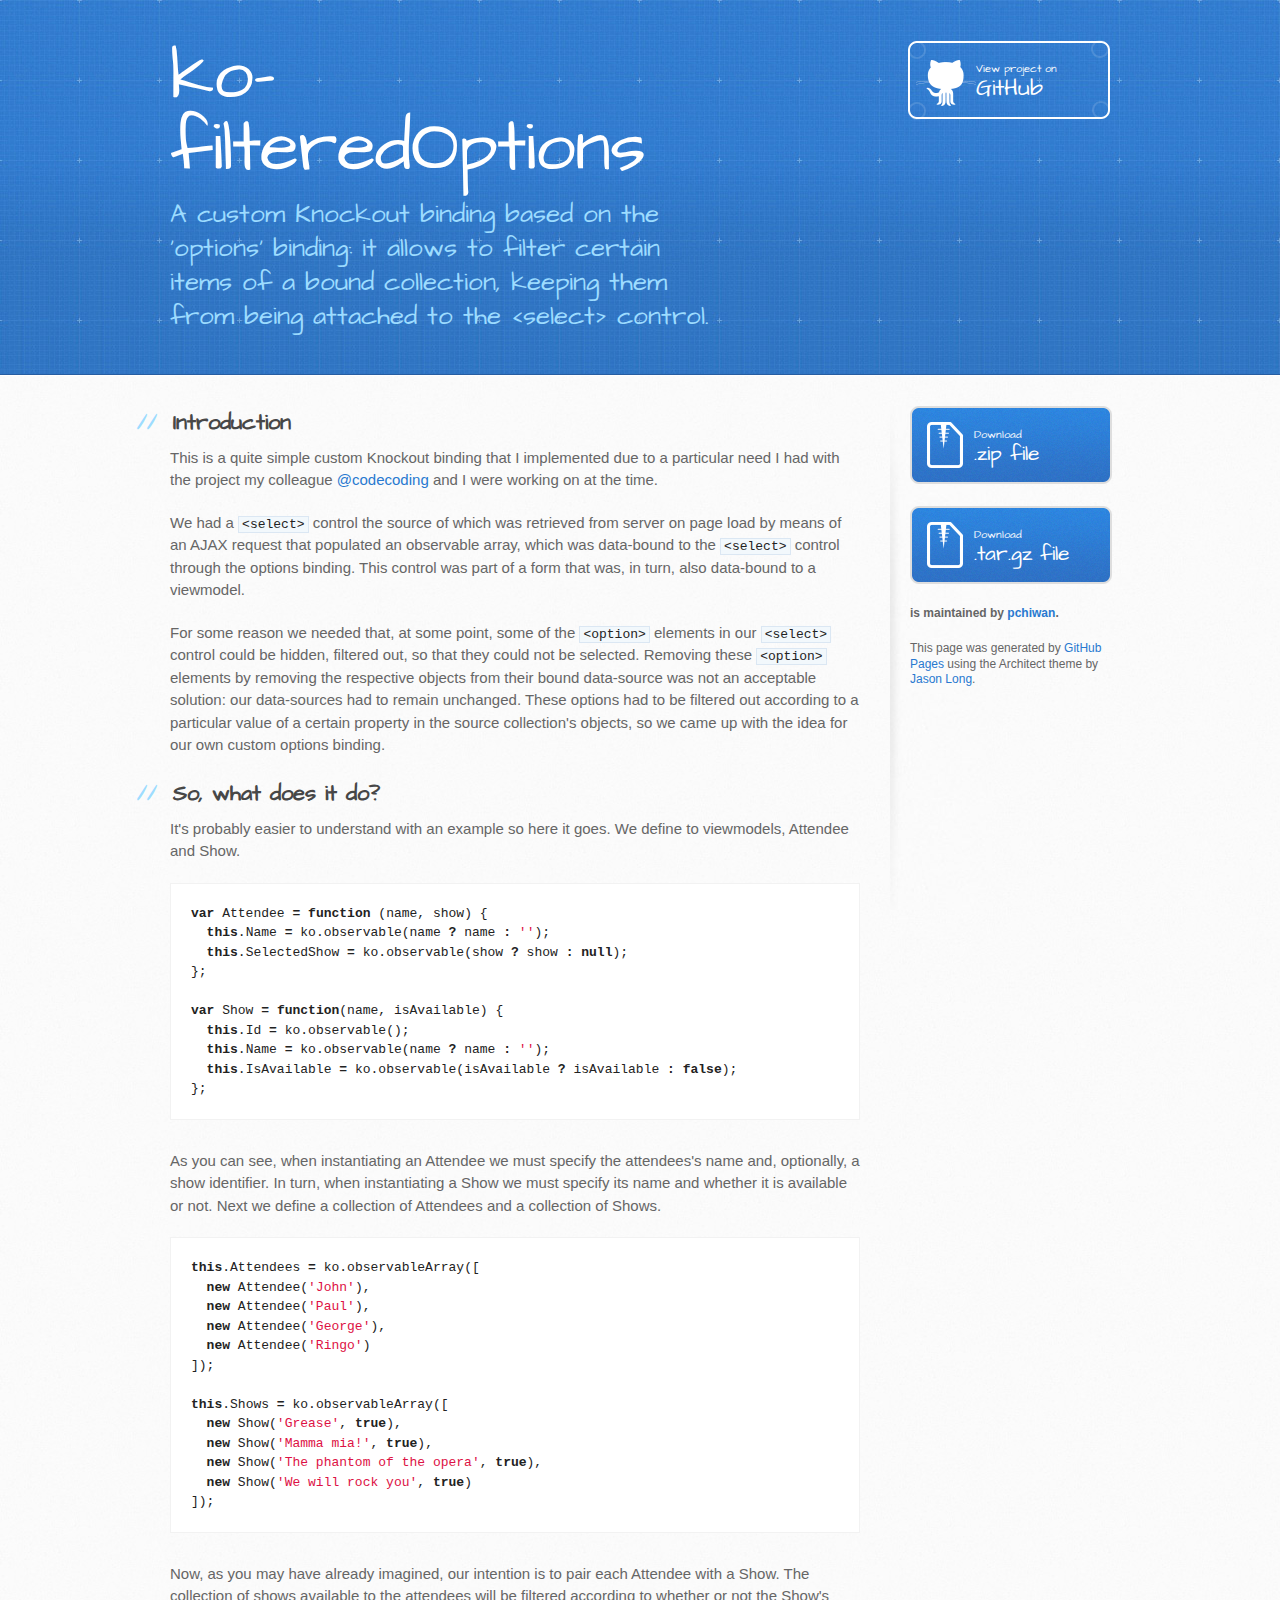
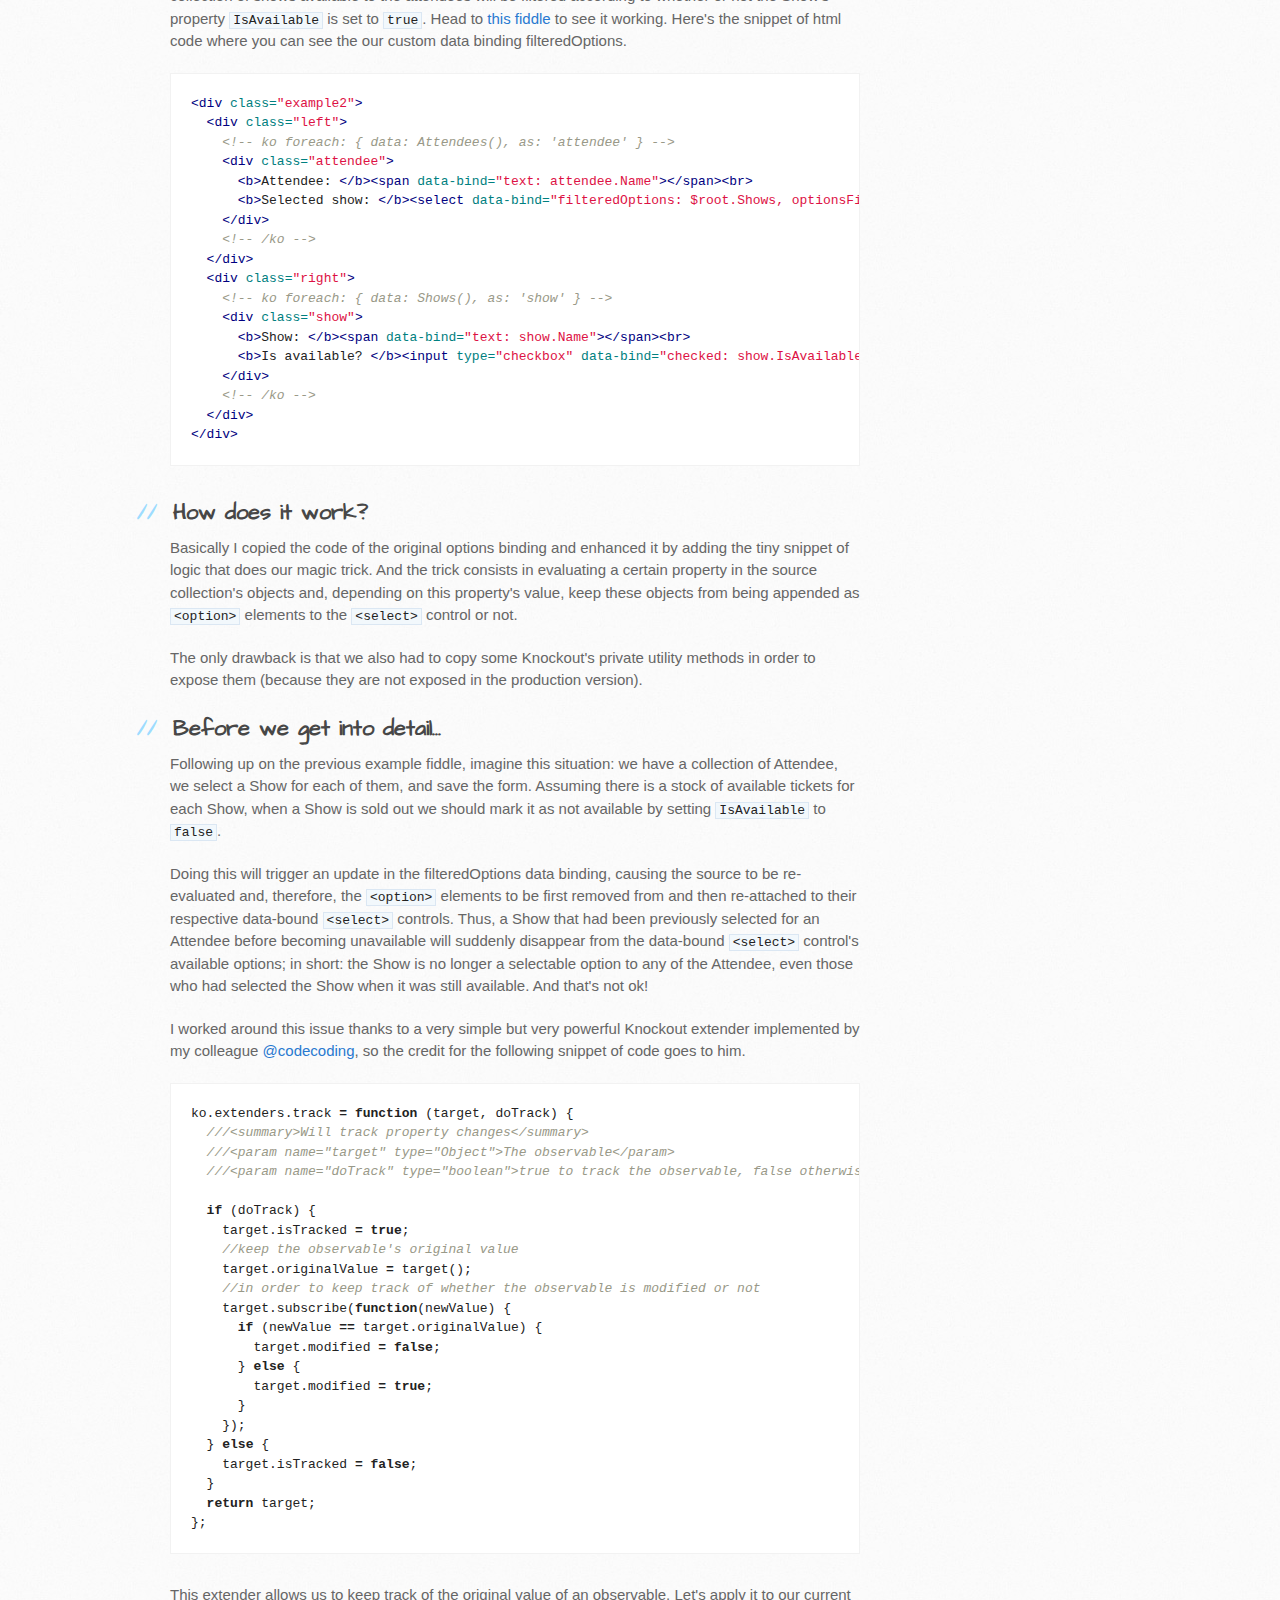
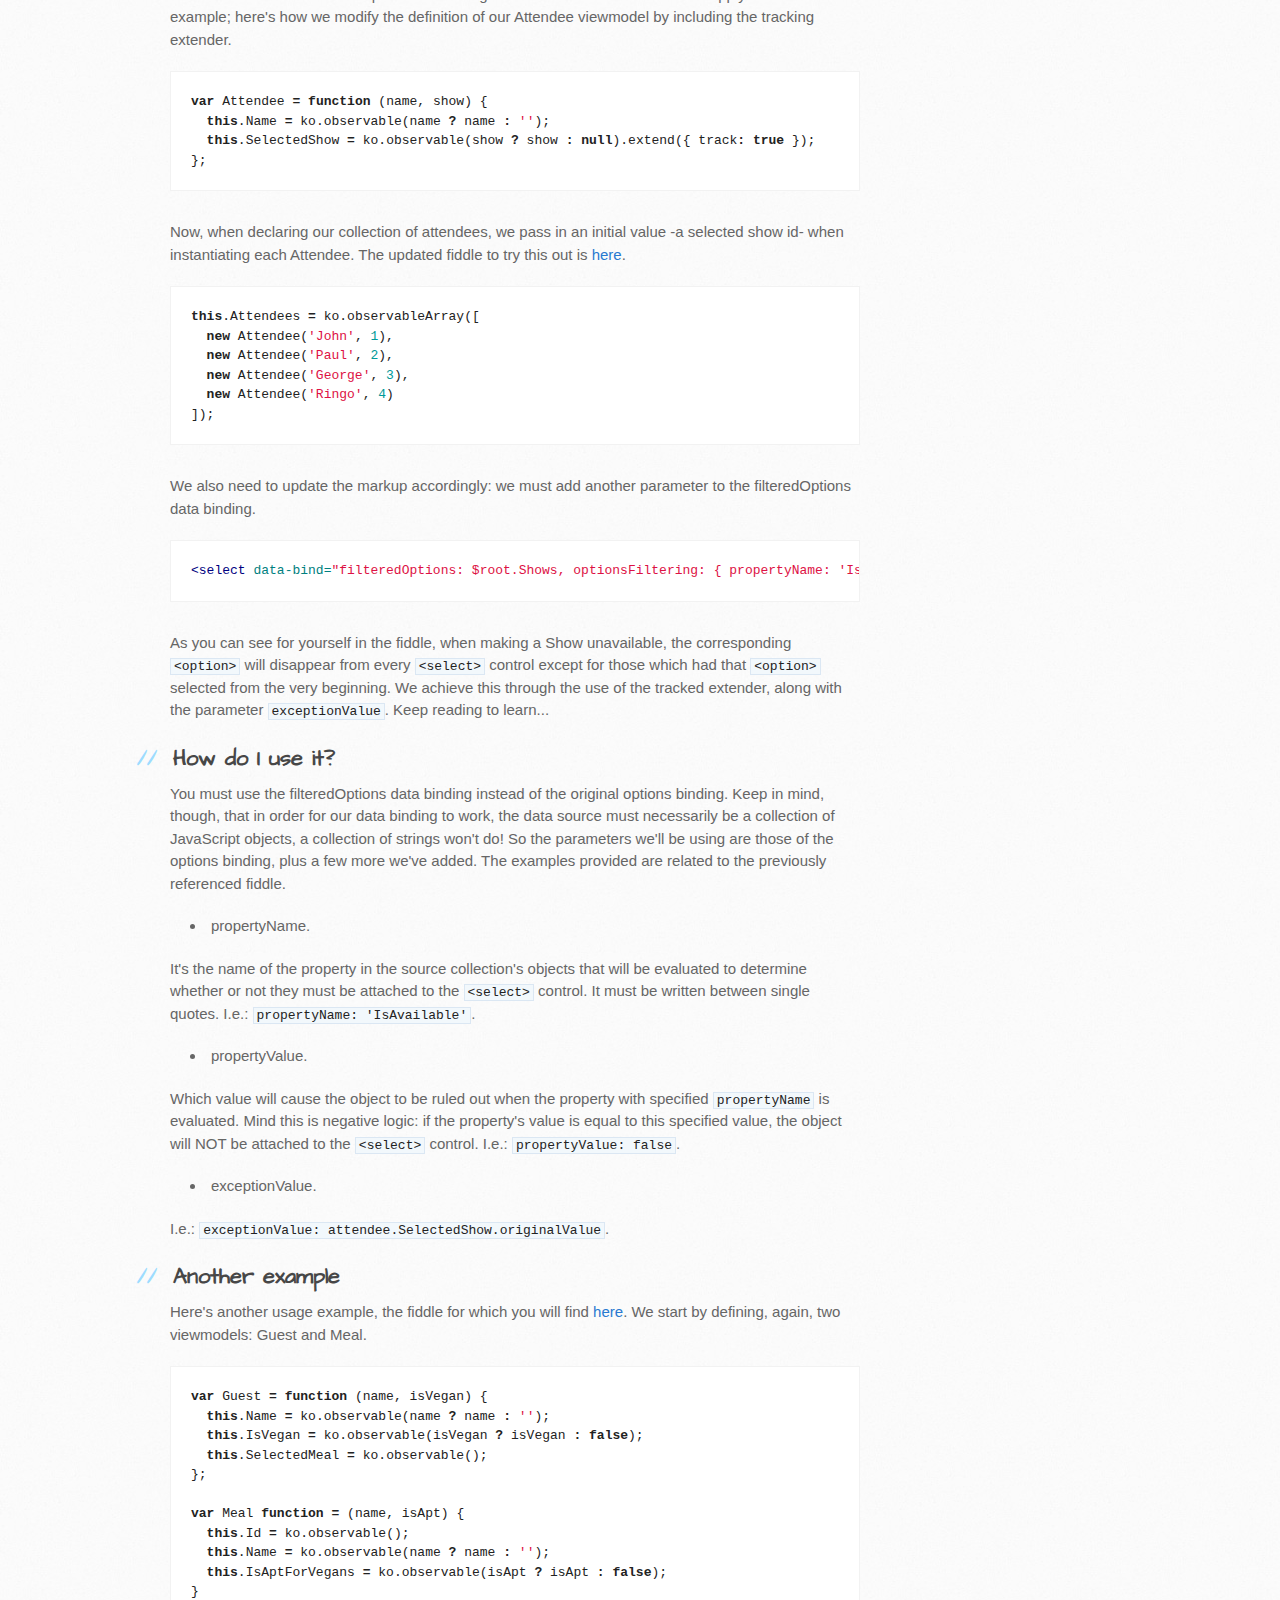
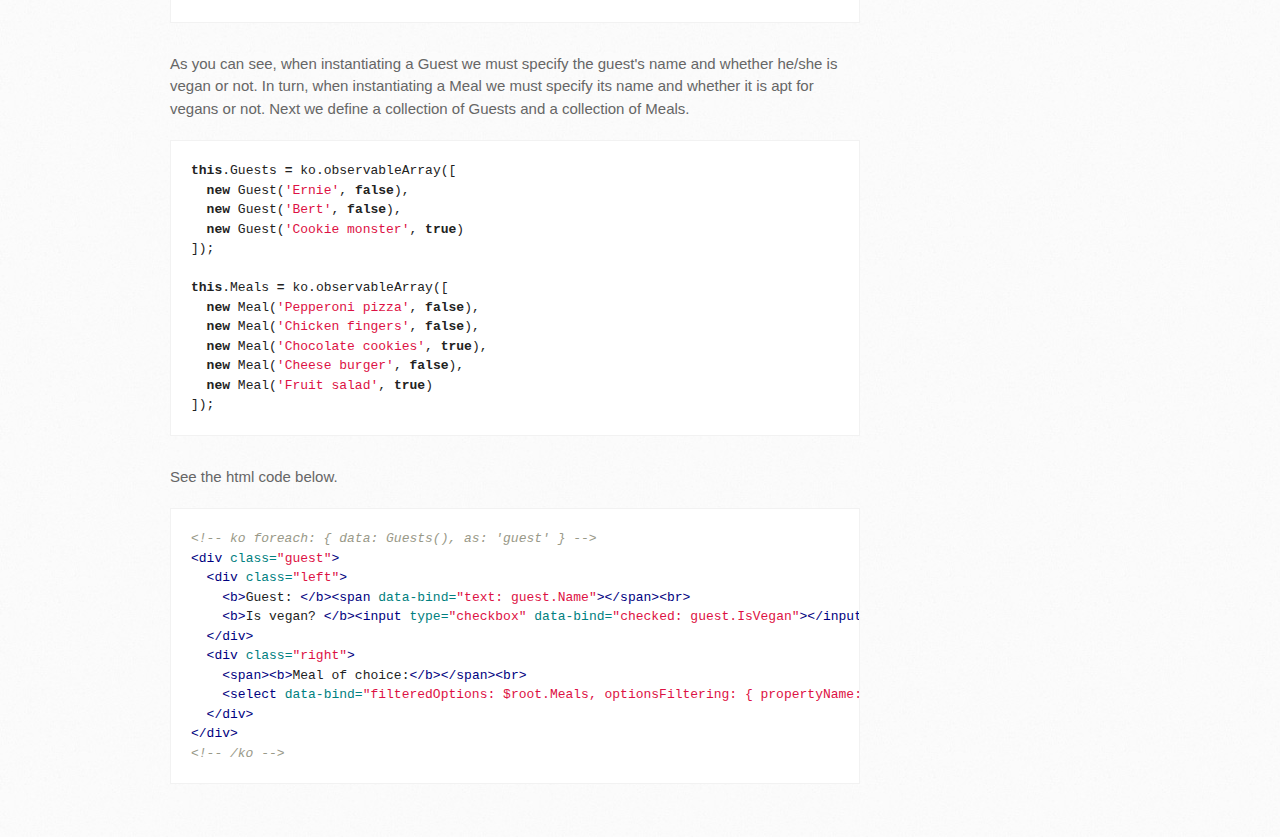
==== commit 37a70717: "Create gh-pages branch via GitHub" ====
--- a/index.html
+++ b/index.html
@@ -33,9 +33,9 @@
 
 <p>This is a quite simple custom Knockout binding that I implemented due to a particular need I had with the project my colleague <a href="https://github.com/codecoding" class="user-mention">@codecoding</a> and I were working on at the time.</p>
 
-<p>We had a series of <code>&lt;select&gt;</code> controls the sources of which would be retrieved from server on page load through AJAX requests, and then populated through the use of observable arrays and the <em>options</em> binding. These controls were part of a form that was, in turn, also data-bound to a viewmodel.</p>
-
-<p>For some reason we needed that, at some point, some of the <code>&lt;option&gt;</code> elements in our <code>&lt;select&gt;</code> controls could be hidden, filtered out, so that they could not be selected. Removing these <code>&lt;option&gt;</code> elements by removing the respective objects from their bound data-source was not an acceptable solution: our data-sources had to remain unchanged. Since these "particular options" had to be filtered according to a certain property's value in the source collection's objects, we came up with the idea for our own custom <em>options</em> binding.</p>
+<p>We had a <code>&lt;select&gt;</code> control the source of which was retrieved from server on page load by means of an AJAX request that populated an observable array, which was data-bound to the <code>&lt;select&gt;</code> control through the <em>options</em> binding. This control was part of a form that was, in turn, also data-bound to a viewmodel.</p>
+
+<p>For some reason we needed that, at some point, some of the <code>&lt;option&gt;</code> elements in our <code>&lt;select&gt;</code> control could be hidden, filtered out, so that they could not be selected. Removing these <code>&lt;option&gt;</code> elements by removing the respective objects from their bound data-source was not an acceptable solution: our data-sources had to remain unchanged. These options had to be filtered out according to a particular value of a certain property in the source collection's objects, so we came up with the idea for our own custom <em>options</em> binding.</p>
 
 <h2>
 <a name="so-what-does-it-do" class="anchor" href="#so-what-does-it-do"><span class="octicon octicon-link"></span></a>So, what does it do?</h2>
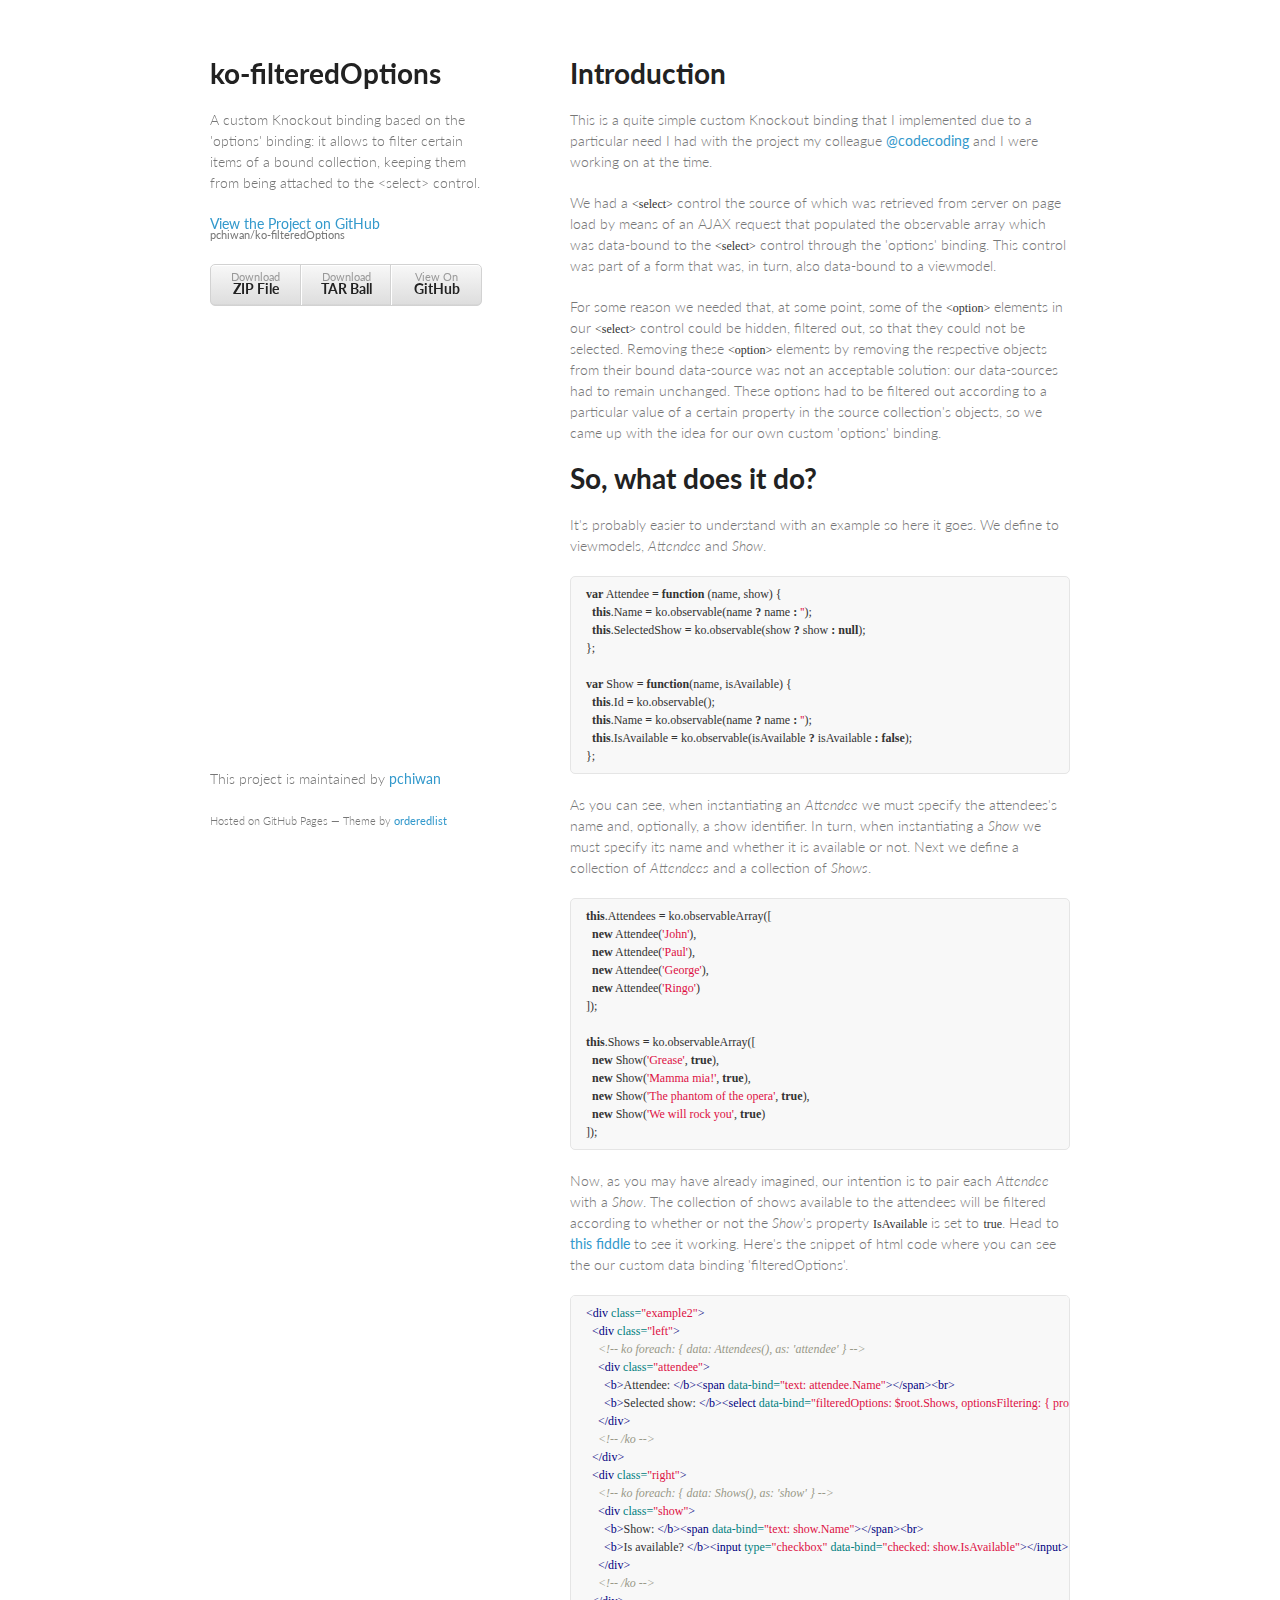
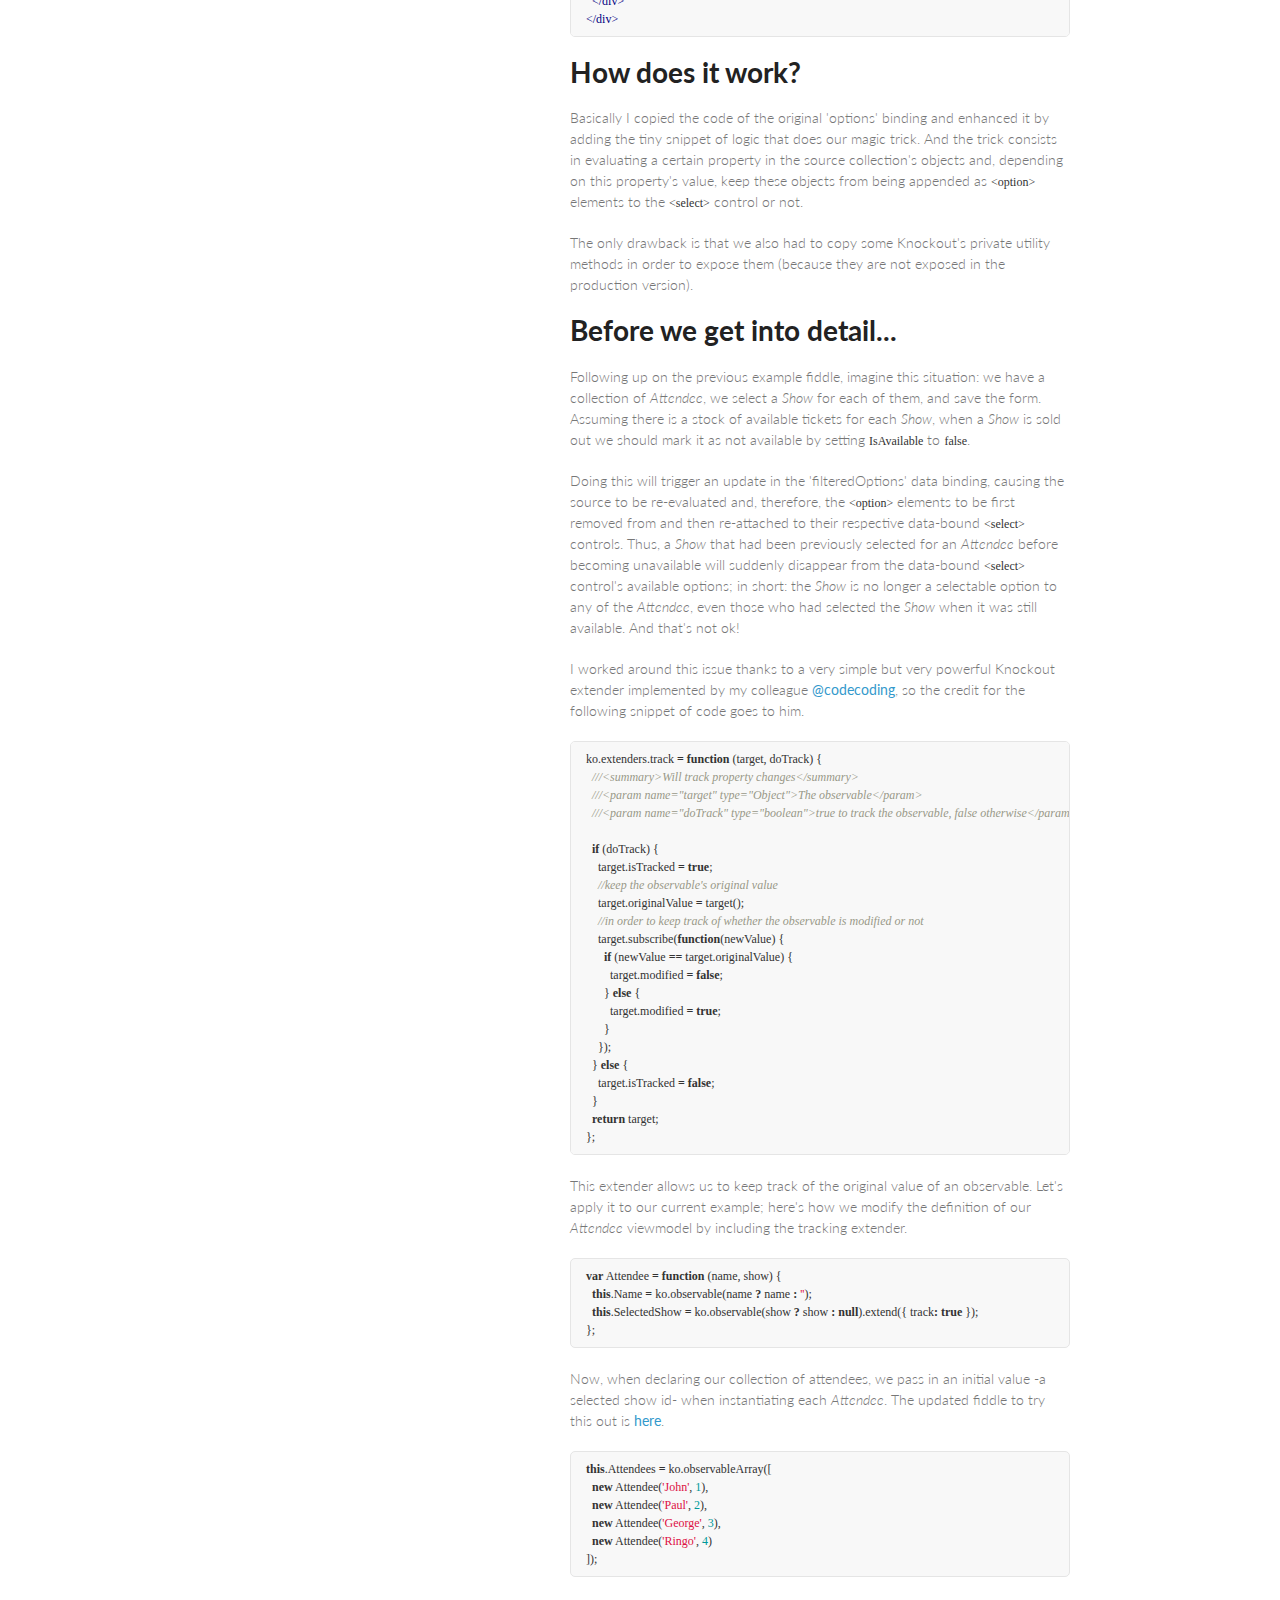
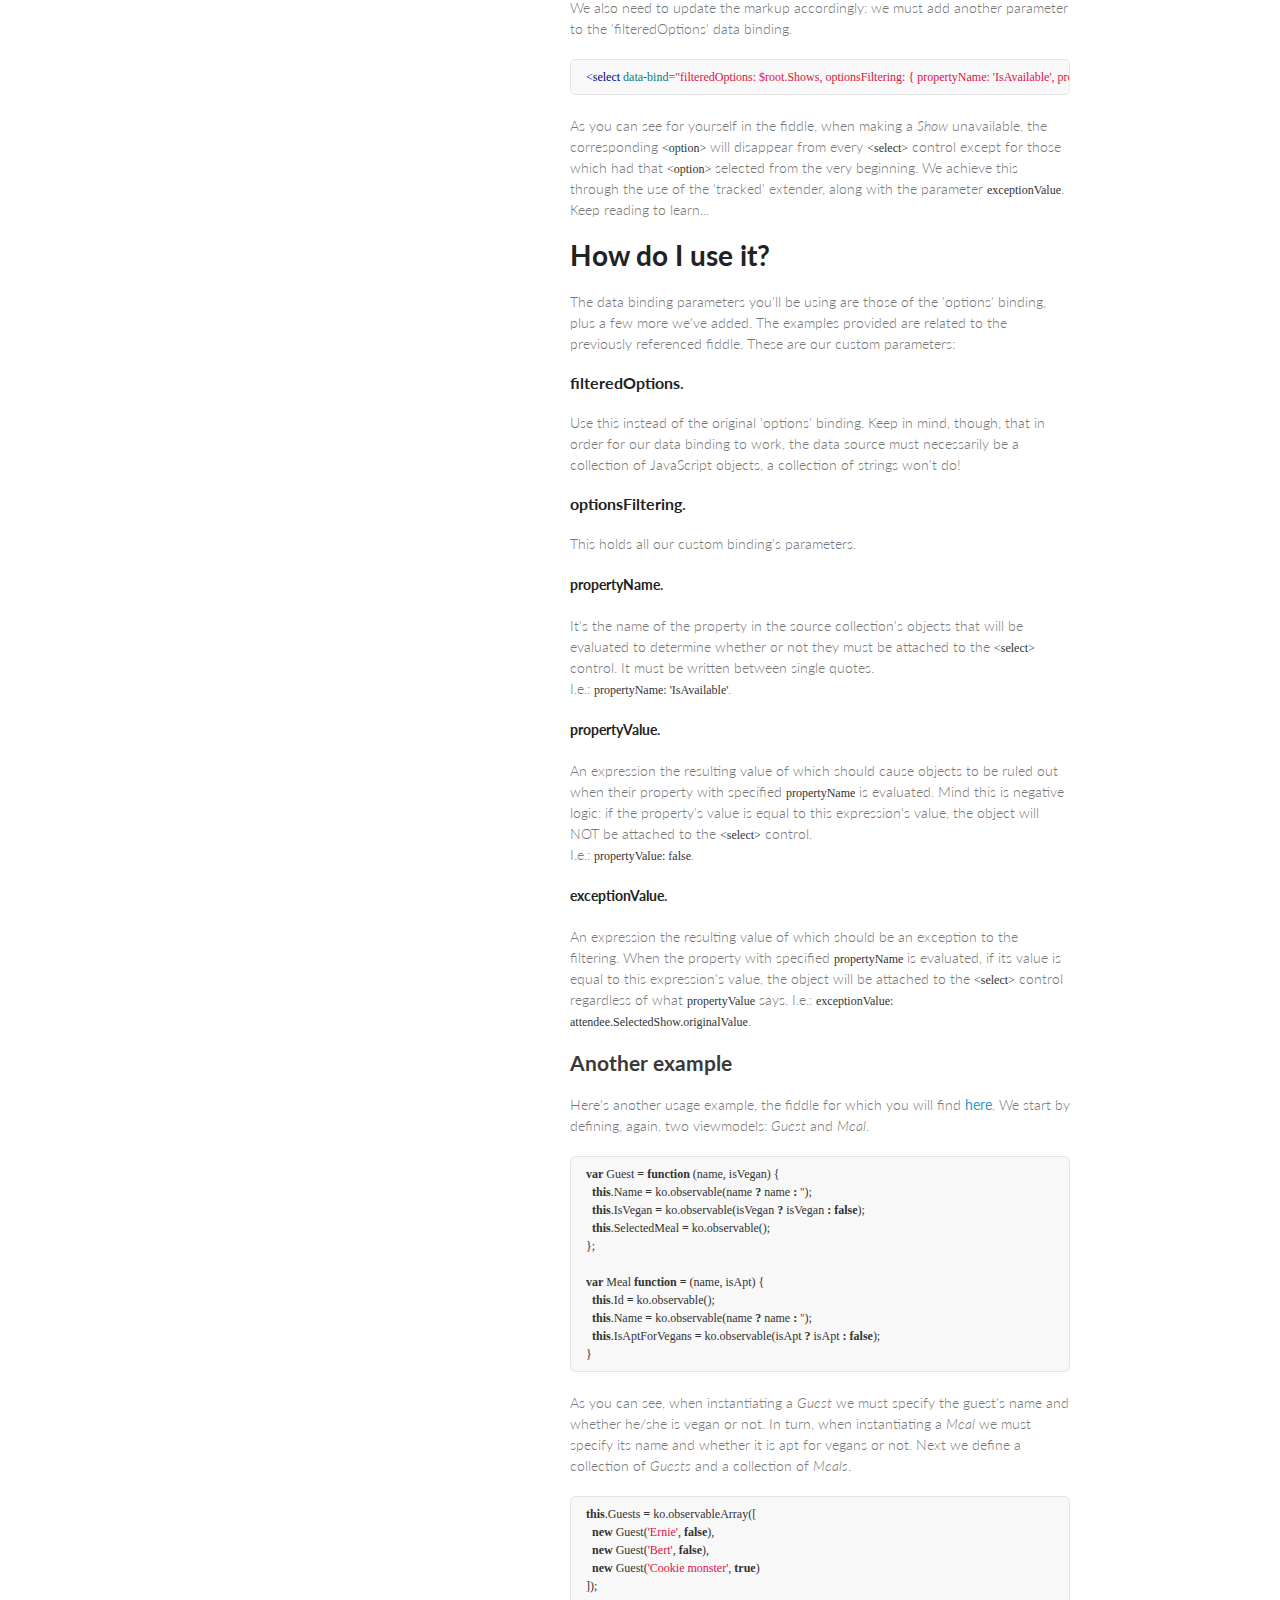
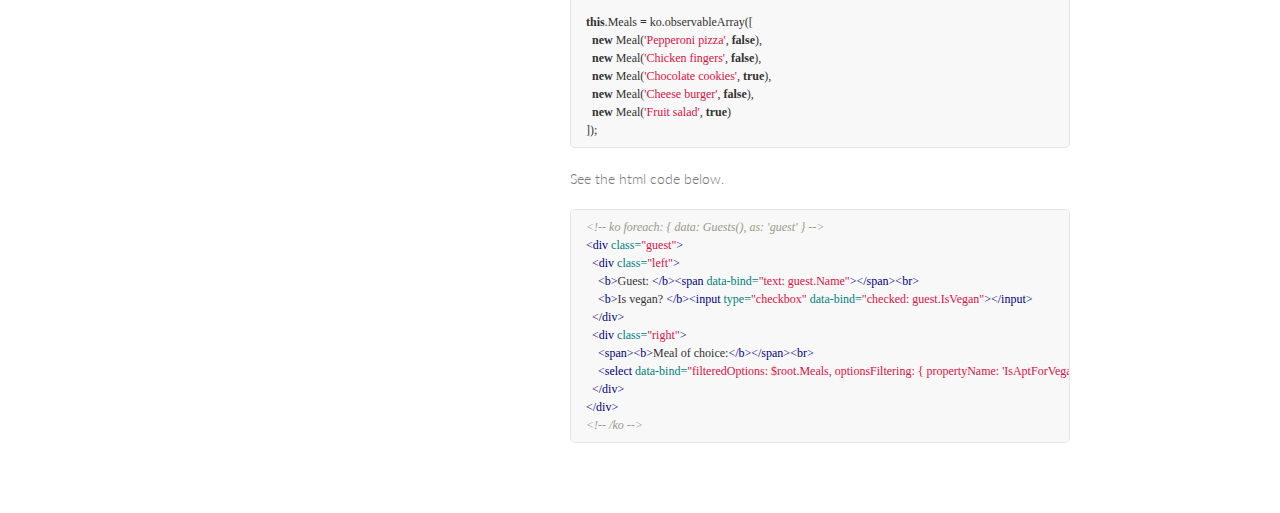
==== commit 49ecdd18: "Create gh-pages branch via GitHub" ====
--- a/index.html
+++ b/index.html
@@ -1,44 +1,44 @@
-<!DOCTYPE html>
+<!doctype html>
 <html>
   <head>
-    <meta charset='utf-8'>
+    <meta charset="utf-8">
     <meta http-equiv="X-UA-Compatible" content="chrome=1">
-    <meta name="viewport" content="width=device-width, initial-scale=1, maximum-scale=1">
-    <link href='https://fonts.googleapis.com/css?family=Architects+Daughter' rel='stylesheet' type='text/css'>
-    <link rel="stylesheet" type="text/css" href="stylesheets/stylesheet.css" media="screen" />
-    <link rel="stylesheet" type="text/css" href="stylesheets/pygment_trac.css" media="screen" />
-    <link rel="stylesheet" type="text/css" href="stylesheets/print.css" media="print" />
-
+    <title>ko-filteredOptions by pchiwan</title>
+
+    <link rel="stylesheet" href="stylesheets/styles.css">
+    <link rel="stylesheet" href="stylesheets/pygment_trac.css">
+    <meta name="viewport" content="width=device-width, initial-scale=1, user-scalable=no">
     <!--[if lt IE 9]>
     <script src="//html5shiv.googlecode.com/svn/trunk/html5.js"></script>
     <![endif]-->
-
-    <title>ko-filteredOptions by pchiwan</title>
   </head>
-
   <body>
-    <header>
-      <div class="inner">
+    <div class="wrapper">
+      <header>
         <h1>ko-filteredOptions</h1>
-        <h2>A custom Knockout binding based on the &#39;options&#39; binding: it allows to filter certain items of a bound collection, keeping them from being attached to the &lt;select&gt; control.</h2>
-        <a href="https://github.com/pchiwan/ko-filteredOptions" class="button"><small>View project on</small>GitHub</a>
-      </div>
-    </header>
-
-    <div id="content-wrapper">
-      <div class="inner clearfix">
-        <section id="main-content">
-          <h2>
-<a name="introduction" class="anchor" href="#introduction"><span class="octicon octicon-link"></span></a>Introduction</h2>
+        <p>A custom Knockout binding based on the &#39;options&#39; binding: it allows to filter certain items of a bound collection, keeping them from being attached to the &lt;select&gt; control.</p>
+
+        <p class="view"><a href="https://github.com/pchiwan/ko-filteredOptions">View the Project on GitHub <small>pchiwan/ko-filteredOptions</small></a></p>
+
+
+        <ul>
+          <li><a href="https://github.com/pchiwan/ko-filteredOptions/zipball/master">Download <strong>ZIP File</strong></a></li>
+          <li><a href="https://github.com/pchiwan/ko-filteredOptions/tarball/master">Download <strong>TAR Ball</strong></a></li>
+          <li><a href="https://github.com/pchiwan/ko-filteredOptions">View On <strong>GitHub</strong></a></li>
+        </ul>
+      </header>
+      <section>
+        <h1>
+<a name="introduction" class="anchor" href="#introduction"><span class="octicon octicon-link"></span></a>Introduction</h1>
 
 <p>This is a quite simple custom Knockout binding that I implemented due to a particular need I had with the project my colleague <a href="https://github.com/codecoding" class="user-mention">@codecoding</a> and I were working on at the time.</p>
 
-<p>We had a <code>&lt;select&gt;</code> control the source of which was retrieved from server on page load by means of an AJAX request that populated an observable array, which was data-bound to the <code>&lt;select&gt;</code> control through the <em>options</em> binding. This control was part of a form that was, in turn, also data-bound to a viewmodel.</p>
-
-<p>For some reason we needed that, at some point, some of the <code>&lt;option&gt;</code> elements in our <code>&lt;select&gt;</code> control could be hidden, filtered out, so that they could not be selected. Removing these <code>&lt;option&gt;</code> elements by removing the respective objects from their bound data-source was not an acceptable solution: our data-sources had to remain unchanged. These options had to be filtered out according to a particular value of a certain property in the source collection's objects, so we came up with the idea for our own custom <em>options</em> binding.</p>
-
-<h2>
-<a name="so-what-does-it-do" class="anchor" href="#so-what-does-it-do"><span class="octicon octicon-link"></span></a>So, what does it do?</h2>
+<p>We had a <code>&lt;select&gt;</code> control the source of which was retrieved from server on page load by means of an AJAX request that populated the observable array which was data-bound to the <code>&lt;select&gt;</code> control through the 'options' binding. This control was part of a form that was, in turn, also data-bound to a viewmodel.</p>
+
+<p>For some reason we needed that, at some point, some of the <code>&lt;option&gt;</code> elements in our <code>&lt;select&gt;</code> control could be hidden, filtered out, so that they could not be selected. Removing these <code>&lt;option&gt;</code> elements by removing the respective objects from their bound data-source was not an acceptable solution: our data-sources had to remain unchanged. These options had to be filtered out according to a particular value of a certain property in the source collection's objects, so we came up with the idea for our own custom 'options' binding.</p>
+
+<h1>
+<a name="so-what-does-it-do" class="anchor" href="#so-what-does-it-do"><span class="octicon octicon-link"></span></a>So, what does it do?</h1>
 
 <p>It's probably easier to understand with an example so here it goes. We define to viewmodels, <em>Attendee</em> and <em>Show</em>.</p>
 
@@ -71,7 +71,7 @@
 <span class="p">]);</span>
 </pre></div>
 
-<p>Now, as you may have already imagined, our intention is to pair each <em>Attendee</em> with a <em>Show</em>. The collection of shows available to the attendees will be filtered according to whether or not the <em>Show</em>'s property <code>IsAvailable</code> is set to <code>true</code>. Head to <a href="http://jsfiddle.net/pchiwan/z7EYc/">this fiddle</a> to see it working. Here's the snippet of html code where you can see the our custom data binding <em>filteredOptions</em>.</p>
+<p>Now, as you may have already imagined, our intention is to pair each <em>Attendee</em> with a <em>Show</em>. The collection of shows available to the attendees will be filtered according to whether or not the <em>Show</em>'s property <code>IsAvailable</code> is set to <code>true</code>. Head to <a href="http://jsfiddle.net/pchiwan/z7EYc/">this fiddle</a> to see it working. Here's the snippet of html code where you can see the our custom data binding 'filteredOptions'.</p>
 
 <div class="highlight highlight-html"><pre><span class="nt">&lt;div</span> <span class="na">class=</span><span class="s">"example2"</span><span class="nt">&gt;</span>
   <span class="nt">&lt;div</span> <span class="na">class=</span><span class="s">"left"</span><span class="nt">&gt;</span>
@@ -93,19 +93,19 @@
 <span class="nt">&lt;/div&gt;</span>
 </pre></div>
 
-<h2>
-<a name="how-does-it-work" class="anchor" href="#how-does-it-work"><span class="octicon octicon-link"></span></a>How does it work?</h2>
-
-<p>Basically I copied the code of the original <em>options</em> binding and enhanced it by adding the tiny snippet of logic that does our magic trick. And the trick consists in evaluating a certain property in the source collection's objects and, depending on this property's value, keep these objects from being appended as <code>&lt;option&gt;</code> elements to the <code>&lt;select&gt;</code> control or not.</p>
+<h1>
+<a name="how-does-it-work" class="anchor" href="#how-does-it-work"><span class="octicon octicon-link"></span></a>How does it work?</h1>
+
+<p>Basically I copied the code of the original 'options' binding and enhanced it by adding the tiny snippet of logic that does our magic trick. And the trick consists in evaluating a certain property in the source collection's objects and, depending on this property's value, keep these objects from being appended as <code>&lt;option&gt;</code> elements to the <code>&lt;select&gt;</code> control or not.</p>
 
 <p>The only drawback is that we also had to copy some Knockout's private utility methods in order to expose them (because they are not exposed in the production version).</p>
 
-<h2>
-<a name="before-we-get-into-detail" class="anchor" href="#before-we-get-into-detail"><span class="octicon octicon-link"></span></a>Before we get into detail...</h2>
+<h1>
+<a name="before-we-get-into-detail" class="anchor" href="#before-we-get-into-detail"><span class="octicon octicon-link"></span></a>Before we get into detail...</h1>
 
 <p>Following up on the previous example fiddle, imagine this situation: we have a collection of <em>Attendee</em>, we select a <em>Show</em> for each of them, and save the form. Assuming there is a stock of available tickets for each <em>Show</em>, when a <em>Show</em> is sold out we should mark it as not available by setting <code>IsAvailable</code> to <code>false</code>. </p>
 
-<p>Doing this will trigger an update in the <em>filteredOptions</em> data binding, causing the source to be re-evaluated and, therefore, the <code>&lt;option&gt;</code> elements to be first removed from and then re-attached to their respective data-bound <code>&lt;select&gt;</code> controls. Thus, a <em>Show</em> that had been previously selected for an <em>Attendee</em> before becoming unavailable will suddenly disappear from the data-bound <code>&lt;select&gt;</code> control's available options; in short: the <em>Show</em> is no longer a selectable option to any of the <em>Attendee</em>, even those who had selected the <em>Show</em> when it was still available. And that's not ok!</p>
+<p>Doing this will trigger an update in the 'filteredOptions' data binding, causing the source to be re-evaluated and, therefore, the <code>&lt;option&gt;</code> elements to be first removed from and then re-attached to their respective data-bound <code>&lt;select&gt;</code> controls. Thus, a <em>Show</em> that had been previously selected for an <em>Attendee</em> before becoming unavailable will suddenly disappear from the data-bound <code>&lt;select&gt;</code> control's available options; in short: the <em>Show</em> is no longer a selectable option to any of the <em>Attendee</em>, even those who had selected the <em>Show</em> when it was still available. And that's not ok!</p>
 
 <p>I worked around this issue thanks to a very simple but very powerful Knockout extender implemented by my colleague <a href="https://github.com/codecoding" class="user-mention">@codecoding</a>, so the credit for the following snippet of code goes to him.</p>
 
@@ -151,33 +151,45 @@
 <span class="p">]);</span>
 </pre></div>
 
-<p>We also need to update the markup accordingly: we must add another parameter to the <em>filteredOptions</em> data binding.</p>
+<p>We also need to update the markup accordingly: we must add another parameter to the 'filteredOptions' data binding.</p>
 
 <div class="highlight highlight-html"><pre><span class="nt">&lt;select</span> <span class="na">data-bind=</span><span class="s">"filteredOptions: $root.Shows, optionsFiltering: { propertyName: 'IsAvailable', propertyValue: false, exceptionValue: attendee.SelectedShow.originalValue }, optionsValue: 'Id', optionsText: 'Name', optionsCaption: 'Choose a show', value: attendee.SelectedShow"</span><span class="nt">&gt;&lt;/select&gt;</span>
 </pre></div>
 
-<p>As you can see for yourself in the fiddle, when making a <em>Show</em> unavailable, the corresponding <code>&lt;option&gt;</code> will disappear from every <code>&lt;select&gt;</code> control except for those which had that <code>&lt;option&gt;</code> selected from the very beginning. We achieve this through the use of the <em>tracked</em> extender, along with the parameter <code>exceptionValue</code>. Keep reading to learn...</p>
-
-<h2>
-<a name="how-do-i-use-it" class="anchor" href="#how-do-i-use-it"><span class="octicon octicon-link"></span></a>How do I use it?</h2>
-
-<p>You must use the <em>filteredOptions</em> data binding instead of the original <em>options</em> binding. Keep in mind, though, that in order for our data binding to work, the data source must necessarily be a collection of JavaScript objects, a collection of strings won't do! 
-So the parameters we'll be using are those of the <em>options</em> binding, plus a few more we've added. The examples provided are related to the previously referenced fiddle.</p>
-
-<ul>
-<li>
-<strong>propertyName</strong>. </li>
-</ul><p>It's the name of the property in the source collection's objects that will be evaluated to determine whether or not they must be attached to the <code>&lt;select&gt;</code> control. It must be written between single quotes. I.e.: <code>propertyName: 'IsAvailable'</code>.</p>
-
-<ul>
-<li>
-<strong>propertyValue</strong>. </li>
-</ul><p>Which value will cause the object to be ruled out when the property with specified <code>propertyName</code> is evaluated. Mind this is negative logic: if the property's value is equal to this specified value, the object will NOT be attached to the <code>&lt;select&gt;</code> control. I.e.: <code>propertyValue: false</code>.</p>
-
-<ul>
-<li>
-<strong>exceptionValue</strong>. </li>
-</ul><p>I.e.: <code>exceptionValue: attendee.SelectedShow.originalValue</code>.</p>
+<p>As you can see for yourself in the fiddle, when making a <em>Show</em> unavailable, the corresponding <code>&lt;option&gt;</code> will disappear from every <code>&lt;select&gt;</code> control except for those which had that <code>&lt;option&gt;</code> selected from the very beginning. We achieve this through the use of the 'tracked' extender, along with the parameter <code>exceptionValue</code>. Keep reading to learn...</p>
+
+<h1>
+<a name="how-do-i-use-it" class="anchor" href="#how-do-i-use-it"><span class="octicon octicon-link"></span></a>How do I use it?</h1>
+
+<p>The data binding parameters you'll be using are those of the 'options' binding, plus a few more we've added. The examples provided are related to the previously referenced fiddle. These are our custom parameters:</p>
+
+<h3>
+<a name="filteredoptions" class="anchor" href="#filteredoptions"><span class="octicon octicon-link"></span></a><strong>filteredOptions</strong>.</h3>
+
+<p>Use this instead of the original 'options' binding. Keep in mind, though, that in order for our data binding to work, the data source must necessarily be a collection of JavaScript objects, a collection of strings won't do! </p>
+
+<h3>
+<a name="optionsfiltering" class="anchor" href="#optionsfiltering"><span class="octicon octicon-link"></span></a><strong>optionsFiltering</strong>.</h3>
+
+<p>This holds all our custom binding's parameters.</p>
+
+<h4>
+<a name="propertyname" class="anchor" href="#propertyname"><span class="octicon octicon-link"></span></a><strong>propertyName</strong>.</h4>
+
+<p>It's the name of the property in the source collection's objects that will be evaluated to determine whether or not they must be attached to the <code>&lt;select&gt;</code> control. It must be written between single quotes.<br>
+I.e.: <code>propertyName: 'IsAvailable'</code>.</p>
+
+<h4>
+<a name="propertyvalue" class="anchor" href="#propertyvalue"><span class="octicon octicon-link"></span></a><strong>propertyValue</strong>.</h4>
+
+<p>An expression the resulting value of which should cause objects to be ruled out when their property with specified <code>propertyName</code> is evaluated. Mind this is negative logic: if the property's value is equal to this expression's value, the object will NOT be attached to the <code>&lt;select&gt;</code> control.<br>
+I.e.: <code>propertyValue: false</code>.</p>
+
+<h4>
+<a name="exceptionvalue" class="anchor" href="#exceptionvalue"><span class="octicon octicon-link"></span></a><strong>exceptionValue</strong>.</h4>
+
+<p>An expression the resulting value of which should be an exception to the filtering. When the property with specified <code>propertyName</code> is evaluated, if its value is equal to this expression's value, the object will be attached to the <code>&lt;select&gt;</code> control regardless of what <code>propertyValue</code> says.
+I.e.: <code>exceptionValue: attendee.SelectedShow.originalValue</code>.</p>
 
 <h2>
 <a name="another-example" class="anchor" href="#another-example"><span class="octicon octicon-link"></span></a>Another example</h2>
@@ -229,25 +241,13 @@
 <span class="nt">&lt;/div&gt;</span>
 <span class="c">&lt;!-- /ko --&gt;</span>
 </pre></div>
-        </section>
-
-        <aside id="sidebar">
-          <a href="https://github.com/pchiwan/ko-filteredOptions/zipball/master" class="button">
-            <small>Download</small>
-            .zip file
-          </a>
-          <a href="https://github.com/pchiwan/ko-filteredOptions/tarball/master" class="button">
-            <small>Download</small>
-            .tar.gz file
-          </a>
-
-          <p class="repo-owner"><a href="https://github.com/pchiwan/ko-filteredOptions"></a> is maintained by <a href="https://github.com/pchiwan">pchiwan</a>.</p>
-
-          <p>This page was generated by <a href="https://pages.github.com">GitHub Pages</a> using the Architect theme by <a href="https://twitter.com/jasonlong">Jason Long</a>.</p>
-        </aside>
-      </div>
+      </section>
+      <footer>
+        <p>This project is maintained by <a href="https://github.com/pchiwan">pchiwan</a></p>
+        <p><small>Hosted on GitHub Pages &mdash; Theme by <a href="https://github.com/orderedlist">orderedlist</a></small></p>
+      </footer>
     </div>
-
-  
+    <script src="javascripts/scale.fix.js"></script>
+    
   </body>
 </html>--- a/stylesheets/styles.css
+++ b/stylesheets/styles.css
@@ -0,0 +1,255 @@
+@import url(https://fonts.googleapis.com/css?family=Lato:300italic,700italic,300,700);
+
+body {
+  padding:50px;
+  font:14px/1.5 Lato, "Helvetica Neue", Helvetica, Arial, sans-serif;
+  color:#777;
+  font-weight:300;
+}
+
+h1, h2, h3, h4, h5, h6 {
+  color:#222;
+  margin:0 0 20px;
+}
+
+p, ul, ol, table, pre, dl {
+  margin:0 0 20px;
+}
+
+h1, h2, h3 {
+  line-height:1.1;
+}
+
+h1 {
+  font-size:28px;
+}
+
+h2 {
+  color:#393939;
+}
+
+h3, h4, h5, h6 {
+  color:#494949;
+}
+
+a {
+  color:#39c;
+  font-weight:400;
+  text-decoration:none;
+}
+
+a small {
+  font-size:11px;
+  color:#777;
+  margin-top:-0.6em;
+  display:block;
+}
+
+.wrapper {
+  width:860px;
+  margin:0 auto;
+}
+
+blockquote {
+  border-left:1px solid #e5e5e5;
+  margin:0;
+  padding:0 0 0 20px;
+  font-style:italic;
+}
+
+code, pre {
+  font-family:Monaco, Bitstream Vera Sans Mono, Lucida Console, Terminal;
+  color:#333;
+  font-size:12px;
+}
+
+pre {
+  padding:8px 15px;
+  background: #f8f8f8;  
+  border-radius:5px;
+  border:1px solid #e5e5e5;
+  overflow-x: auto;
+}
+
+table {
+  width:100%;
+  border-collapse:collapse;
+}
+
+th, td {
+  text-align:left;
+  padding:5px 10px;
+  border-bottom:1px solid #e5e5e5;
+}
+
+dt {
+  color:#444;
+  font-weight:700;
+}
+
+th {
+  color:#444;
+}
+
+img {
+  max-width:100%;
+}
+
+header {
+  width:270px;
+  float:left;
+  position:fixed;
+}
+
+header ul {
+  list-style:none;
+  height:40px;
+  
+  padding:0;
+  
+  background: #eee;
+  background: -moz-linear-gradient(top, #f8f8f8 0%, #dddddd 100%);
+  background: -webkit-gradient(linear, left top, left bottom, color-stop(0%,#f8f8f8), color-stop(100%,#dddddd));
+  background: -webkit-linear-gradient(top, #f8f8f8 0%,#dddddd 100%);
+  background: -o-linear-gradient(top, #f8f8f8 0%,#dddddd 100%);
+  background: -ms-linear-gradient(top, #f8f8f8 0%,#dddddd 100%);
+  background: linear-gradient(top, #f8f8f8 0%,#dddddd 100%);
+  
+  border-radius:5px;
+  border:1px solid #d2d2d2;
+  box-shadow:inset #fff 0 1px 0, inset rgba(0,0,0,0.03) 0 -1px 0;
+  width:270px;
+}
+
+header li {
+  width:89px;
+  float:left;
+  border-right:1px solid #d2d2d2;
+  height:40px;
+}
+
+header ul a {
+  line-height:1;
+  font-size:11px;
+  color:#999;
+  display:block;
+  text-align:center;
+  padding-top:6px;
+  height:40px;
+}
+
+strong {
+  color:#222;
+  font-weight:700;
+}
+
+header ul li + li {
+  width:88px;
+  border-left:1px solid #fff;
+}
+
+header ul li + li + li {
+  border-right:none;
+  width:89px;
+}
+
+header ul a strong {
+  font-size:14px;
+  display:block;
+  color:#222;
+}
+
+section {
+  width:500px;
+  float:right;
+  padding-bottom:50px;
+}
+
+small {
+  font-size:11px;
+}
+
+hr {
+  border:0;
+  background:#e5e5e5;
+  height:1px;
+  margin:0 0 20px;
+}
+
+footer {
+  width:270px;
+  float:left;
+  position:fixed;
+  bottom:50px;
+}
+
+@media print, screen and (max-width: 960px) {
+  
+  div.wrapper {
+    width:auto;
+    margin:0;
+  }
+  
+  header, section, footer {
+    float:none;
+    position:static;
+    width:auto;
+  }
+  
+  header {
+    padding-right:320px;
+  }
+  
+  section {
+    border:1px solid #e5e5e5;
+    border-width:1px 0;
+    padding:20px 0;
+    margin:0 0 20px;
+  }
+  
+  header a small {
+    display:inline;
+  }
+  
+  header ul {
+    position:absolute;
+    right:50px;
+    top:52px;
+  }
+}
+
+@media print, screen and (max-width: 720px) {
+  body {
+    word-wrap:break-word;
+  }
+  
+  header {
+    padding:0;
+  }
+  
+  header ul, header p.view {
+    position:static;
+  }
+  
+  pre, code {
+    word-wrap:normal;
+  }
+}
+
+@media print, screen and (max-width: 480px) {
+  body {
+    padding:15px;
+  }
+  
+  header ul {
+    display:none;
+  }
+}
+
+@media print {
+  body {
+    padding:0.4in;
+    font-size:12pt;
+    color:#444;
+  }
+}
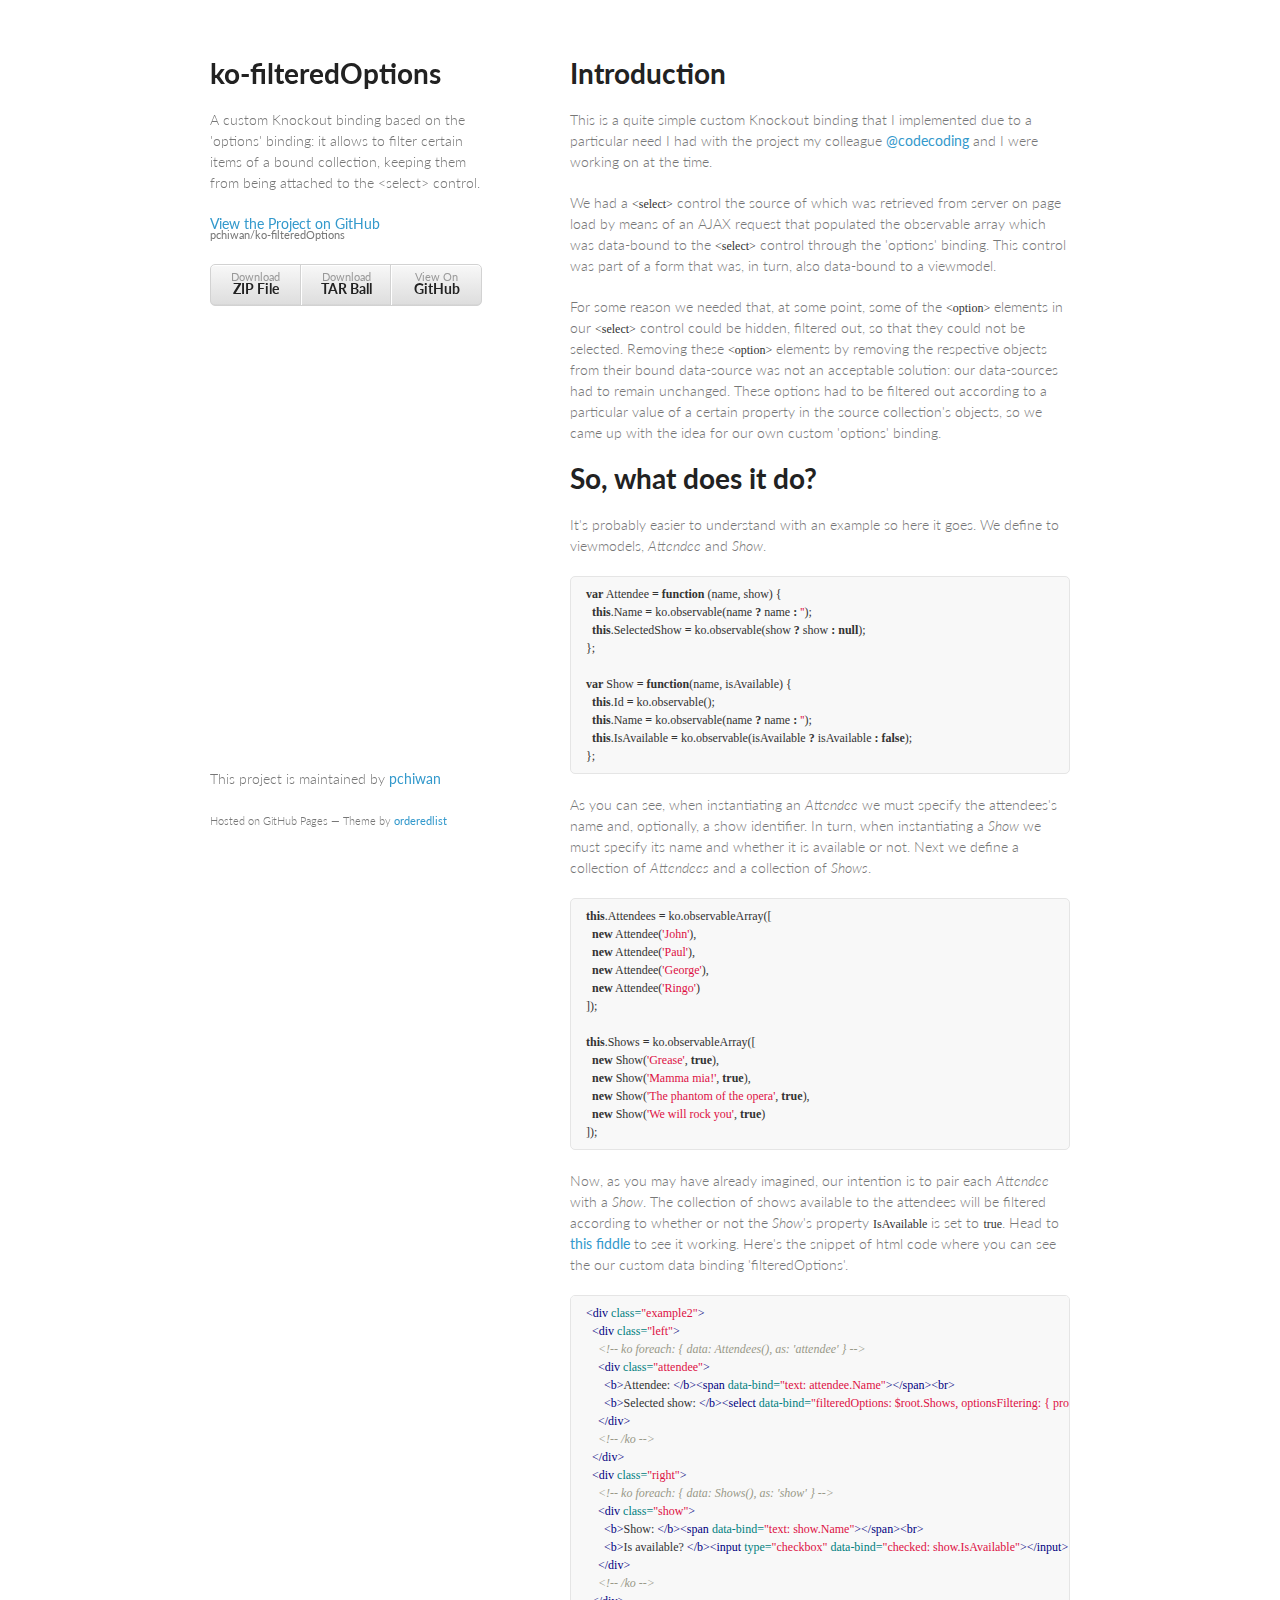
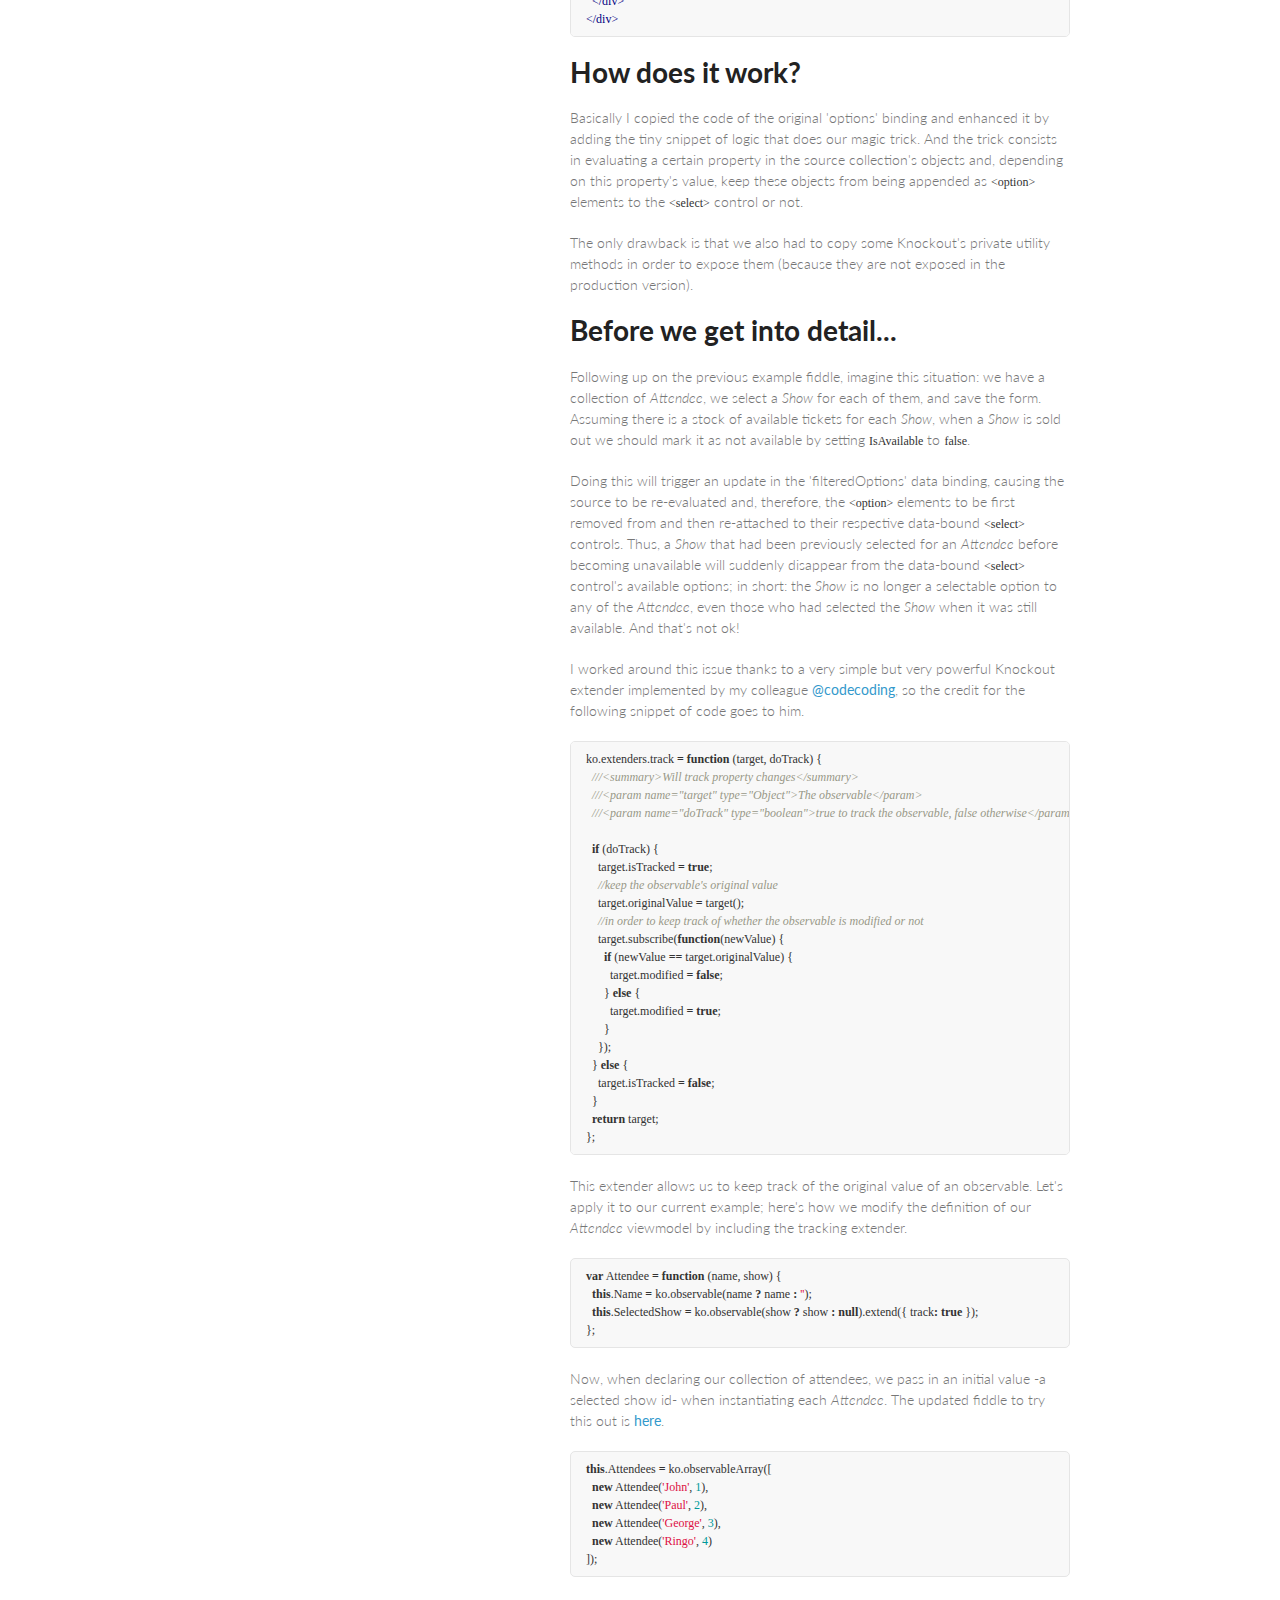
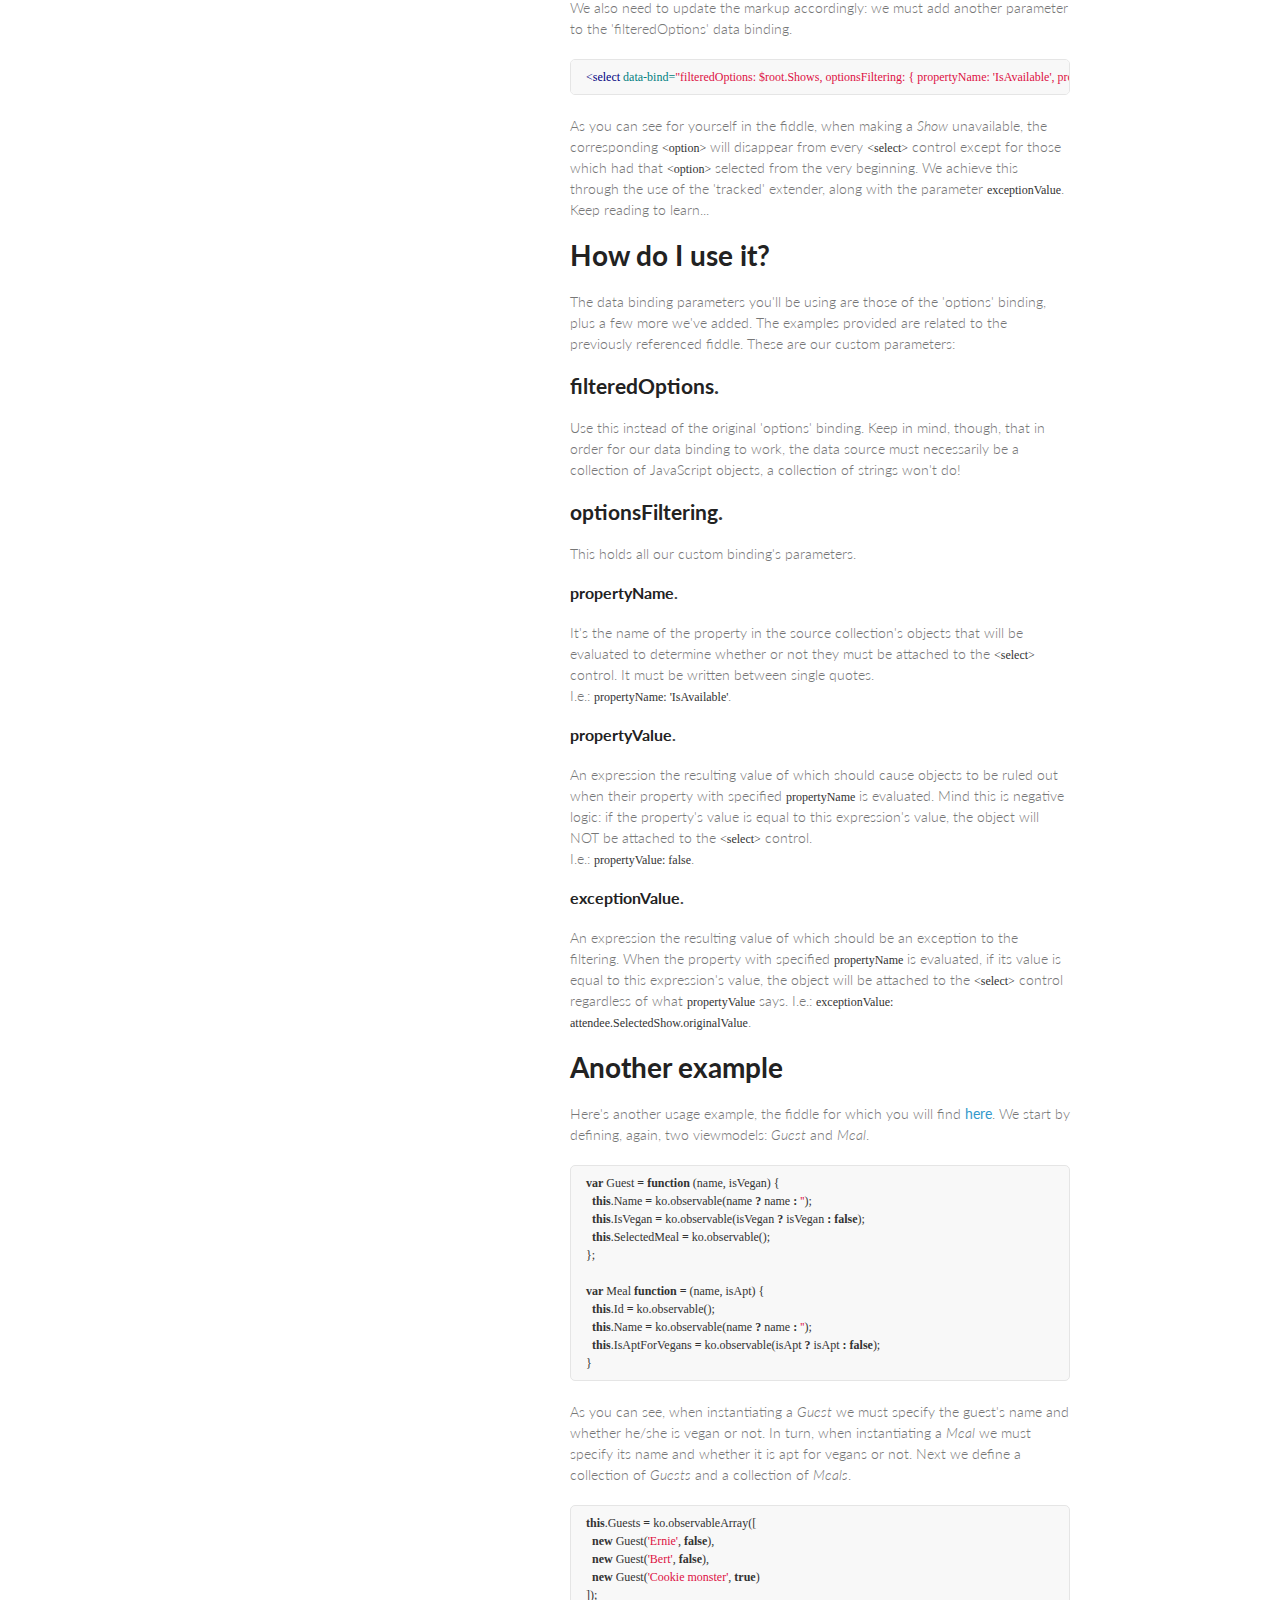
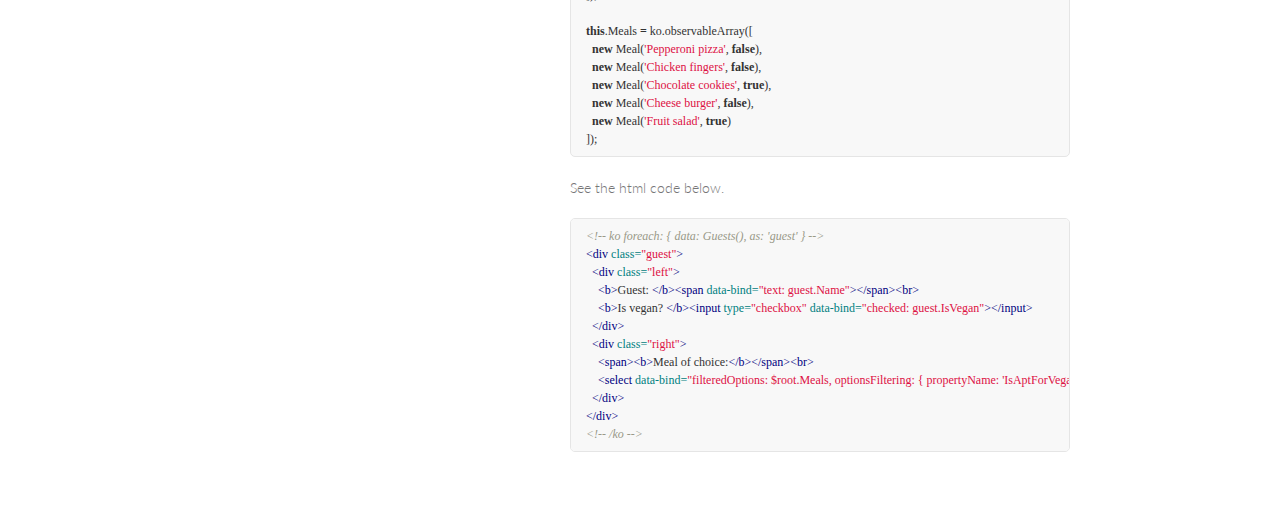
==== commit 392925a2: "Create gh-pages branch via GitHub" ====
--- a/index.html
+++ b/index.html
@@ -163,36 +163,36 @@
 
 <p>The data binding parameters you'll be using are those of the 'options' binding, plus a few more we've added. The examples provided are related to the previously referenced fiddle. These are our custom parameters:</p>
 
+<h2>
+<a name="filteredoptions" class="anchor" href="#filteredoptions"><span class="octicon octicon-link"></span></a><strong>filteredOptions</strong>.</h2>
+
+<p>Use this instead of the original 'options' binding. Keep in mind, though, that in order for our data binding to work, the data source must necessarily be a collection of JavaScript objects, a collection of strings won't do! </p>
+
+<h2>
+<a name="optionsfiltering" class="anchor" href="#optionsfiltering"><span class="octicon octicon-link"></span></a><strong>optionsFiltering</strong>.</h2>
+
+<p>This holds all our custom binding's parameters.</p>
+
 <h3>
-<a name="filteredoptions" class="anchor" href="#filteredoptions"><span class="octicon octicon-link"></span></a><strong>filteredOptions</strong>.</h3>
-
-<p>Use this instead of the original 'options' binding. Keep in mind, though, that in order for our data binding to work, the data source must necessarily be a collection of JavaScript objects, a collection of strings won't do! </p>
-
-<h3>
-<a name="optionsfiltering" class="anchor" href="#optionsfiltering"><span class="octicon octicon-link"></span></a><strong>optionsFiltering</strong>.</h3>
-
-<p>This holds all our custom binding's parameters.</p>
-
-<h4>
-<a name="propertyname" class="anchor" href="#propertyname"><span class="octicon octicon-link"></span></a><strong>propertyName</strong>.</h4>
+<a name="propertyname" class="anchor" href="#propertyname"><span class="octicon octicon-link"></span></a><strong>propertyName</strong>.</h3>
 
 <p>It's the name of the property in the source collection's objects that will be evaluated to determine whether or not they must be attached to the <code>&lt;select&gt;</code> control. It must be written between single quotes.<br>
 I.e.: <code>propertyName: 'IsAvailable'</code>.</p>
 
-<h4>
-<a name="propertyvalue" class="anchor" href="#propertyvalue"><span class="octicon octicon-link"></span></a><strong>propertyValue</strong>.</h4>
+<h3>
+<a name="propertyvalue" class="anchor" href="#propertyvalue"><span class="octicon octicon-link"></span></a><strong>propertyValue</strong>.</h3>
 
 <p>An expression the resulting value of which should cause objects to be ruled out when their property with specified <code>propertyName</code> is evaluated. Mind this is negative logic: if the property's value is equal to this expression's value, the object will NOT be attached to the <code>&lt;select&gt;</code> control.<br>
 I.e.: <code>propertyValue: false</code>.</p>
 
-<h4>
-<a name="exceptionvalue" class="anchor" href="#exceptionvalue"><span class="octicon octicon-link"></span></a><strong>exceptionValue</strong>.</h4>
+<h3>
+<a name="exceptionvalue" class="anchor" href="#exceptionvalue"><span class="octicon octicon-link"></span></a><strong>exceptionValue</strong>.</h3>
 
 <p>An expression the resulting value of which should be an exception to the filtering. When the property with specified <code>propertyName</code> is evaluated, if its value is equal to this expression's value, the object will be attached to the <code>&lt;select&gt;</code> control regardless of what <code>propertyValue</code> says.
 I.e.: <code>exceptionValue: attendee.SelectedShow.originalValue</code>.</p>
 
-<h2>
-<a name="another-example" class="anchor" href="#another-example"><span class="octicon octicon-link"></span></a>Another example</h2>
+<h1>
+<a name="another-example" class="anchor" href="#another-example"><span class="octicon octicon-link"></span></a>Another example</h1>
 
 <p>Here's another usage example, the fiddle for which you will find <a href="http://jsfiddle.net/pchiwan/c55g2/">here</a>. We start by defining, again, two viewmodels: <em>Guest</em> and <em>Meal</em>.</p>
 
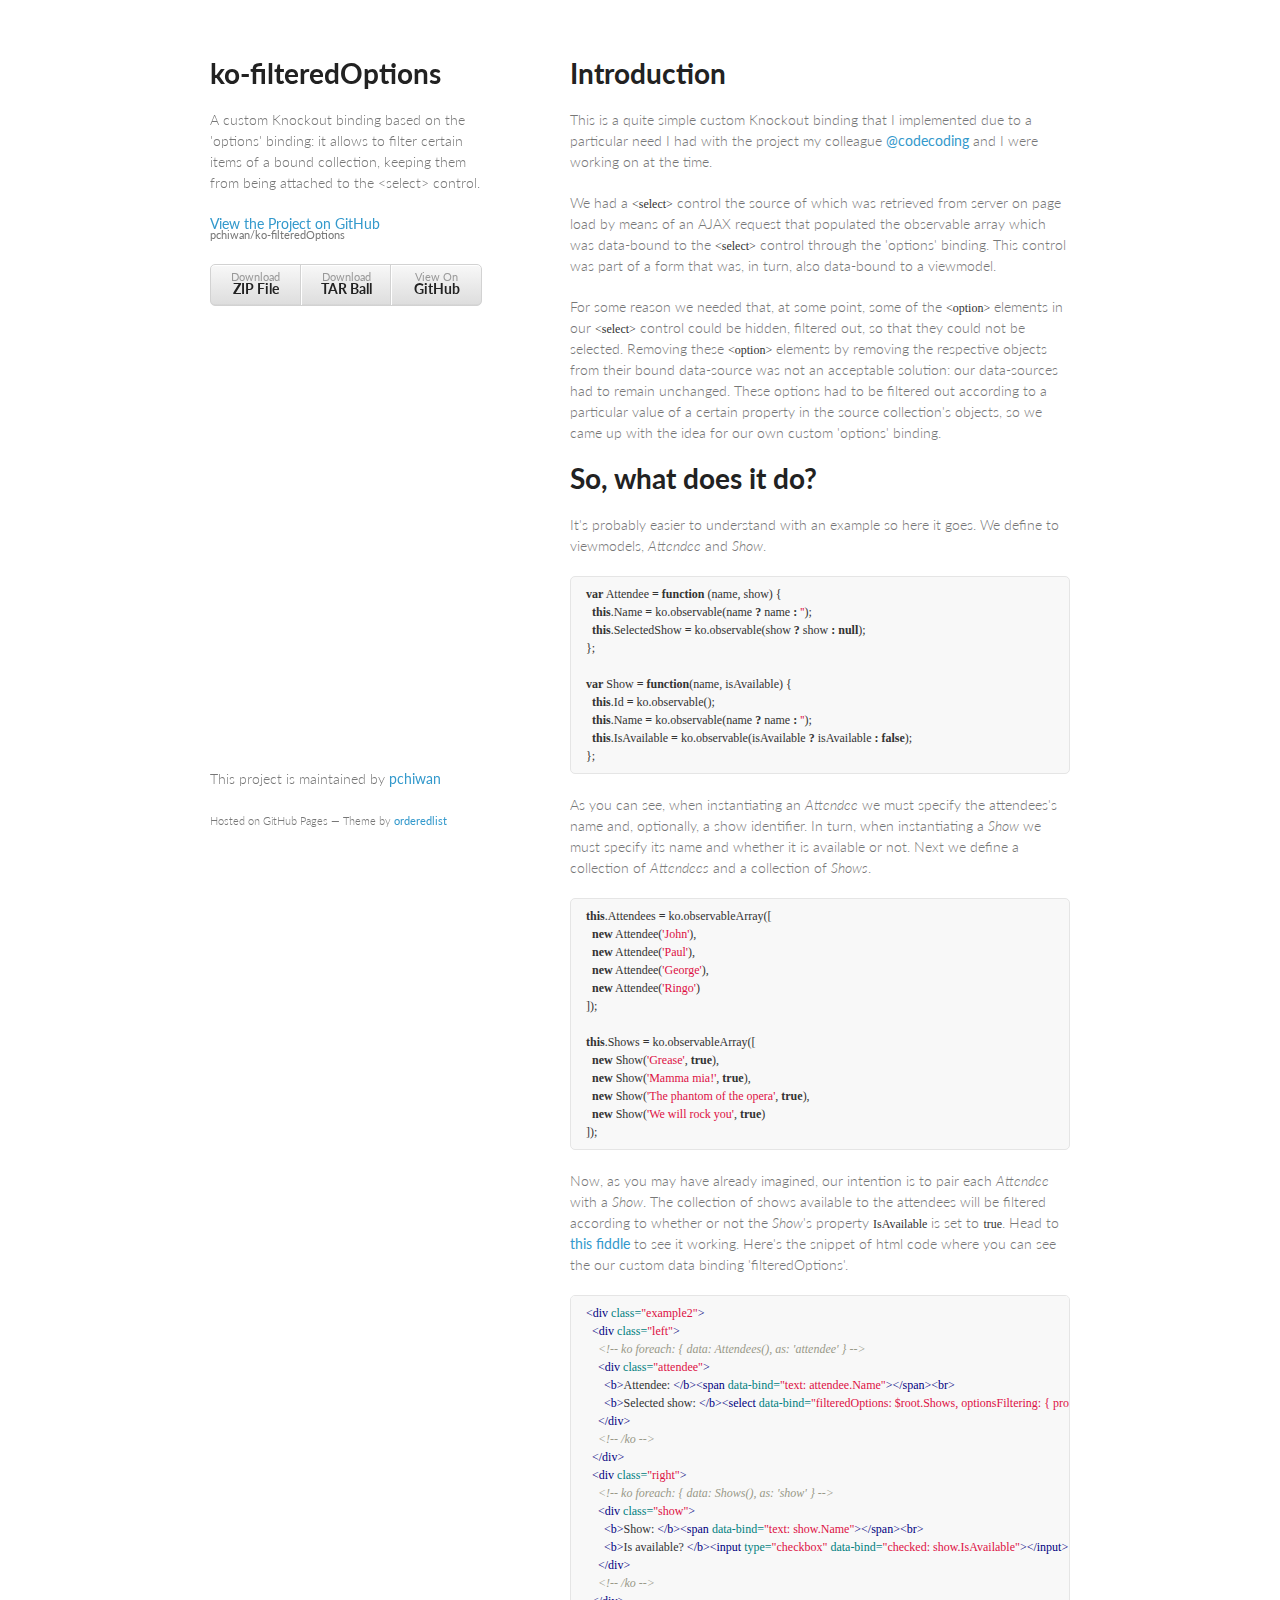
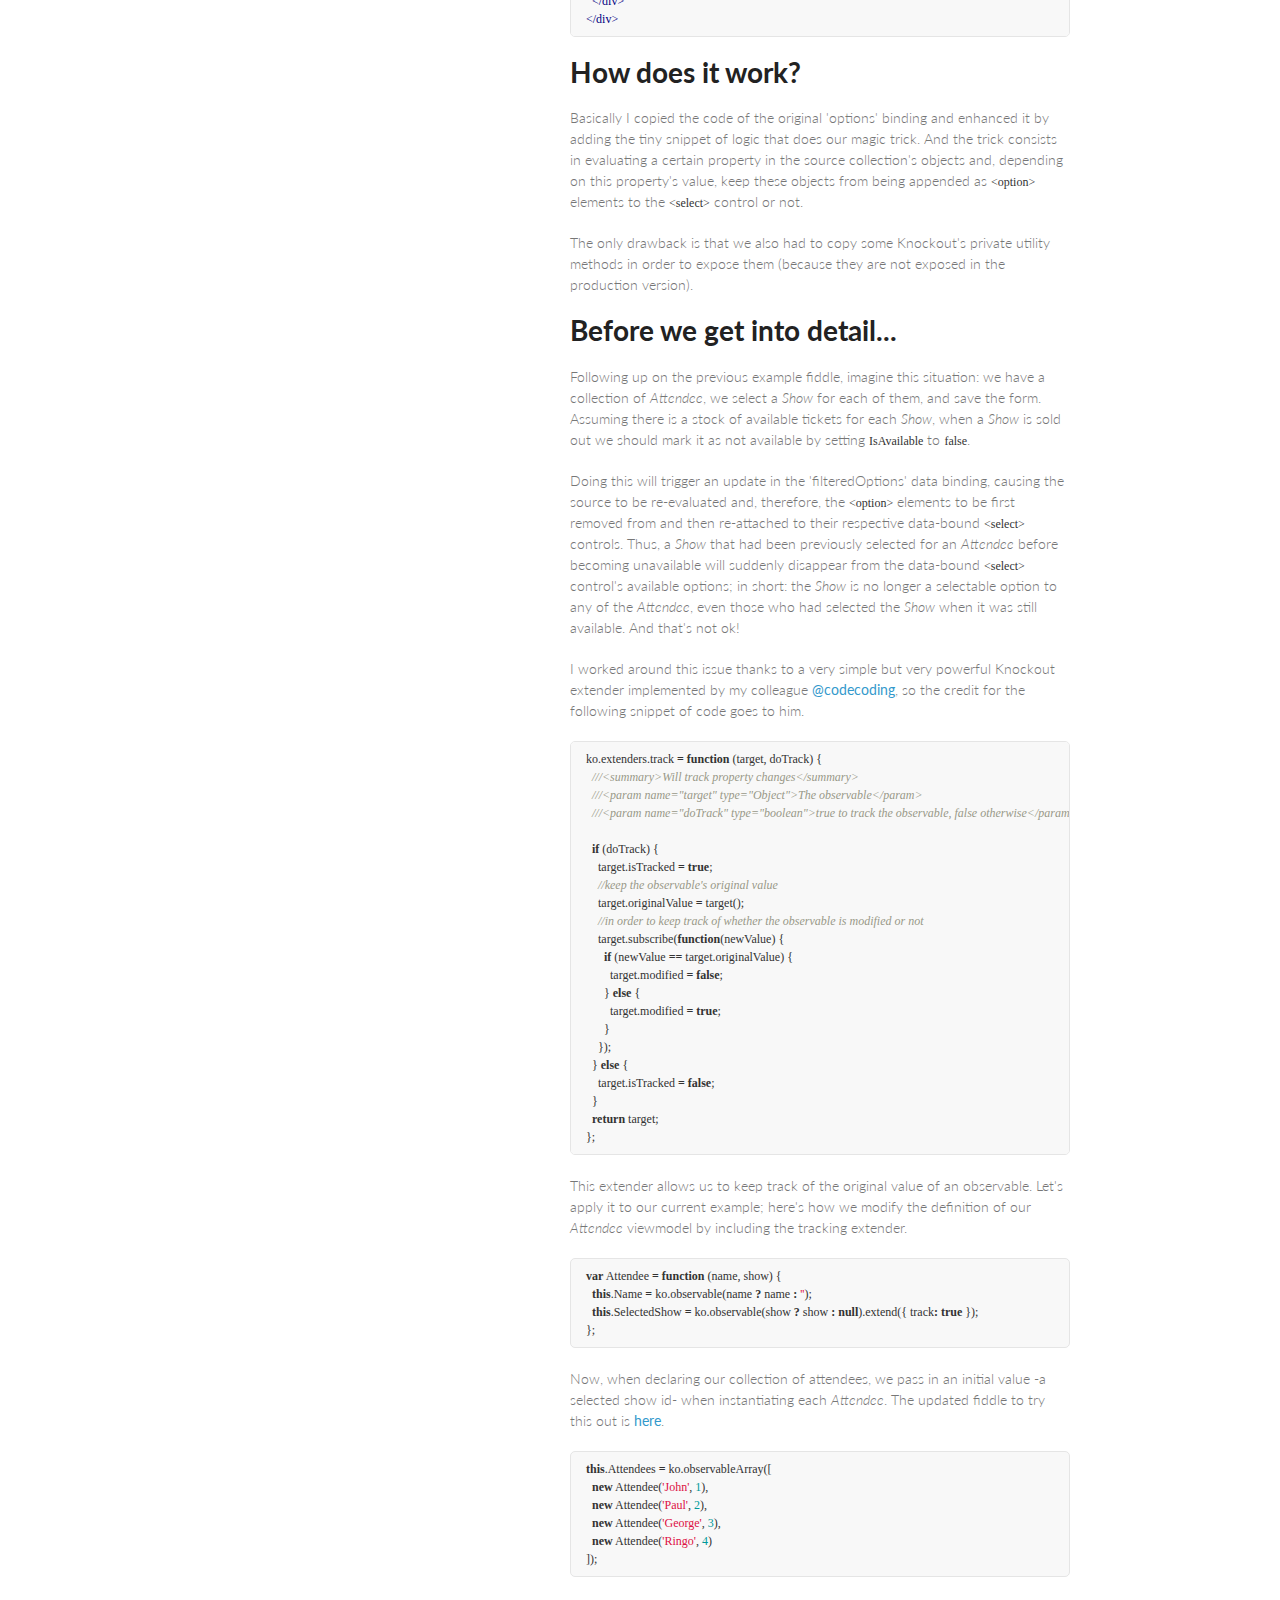
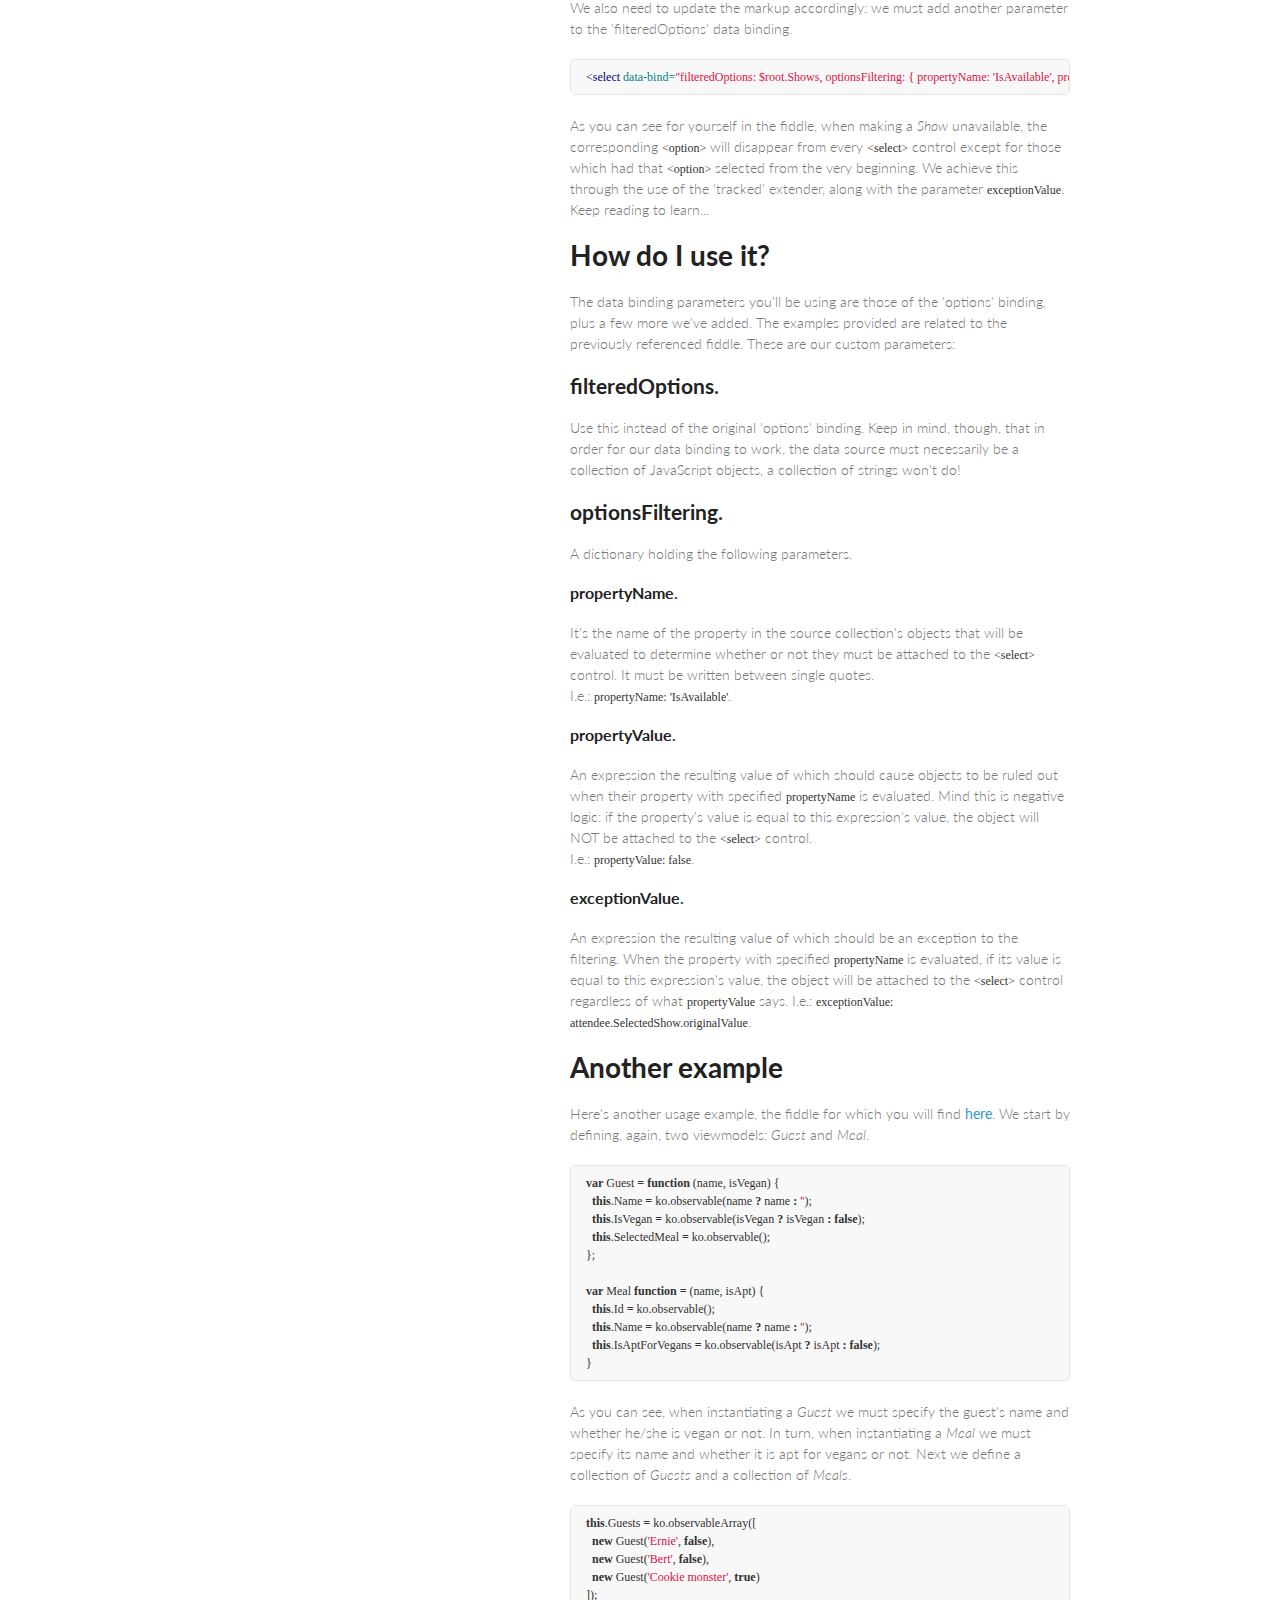
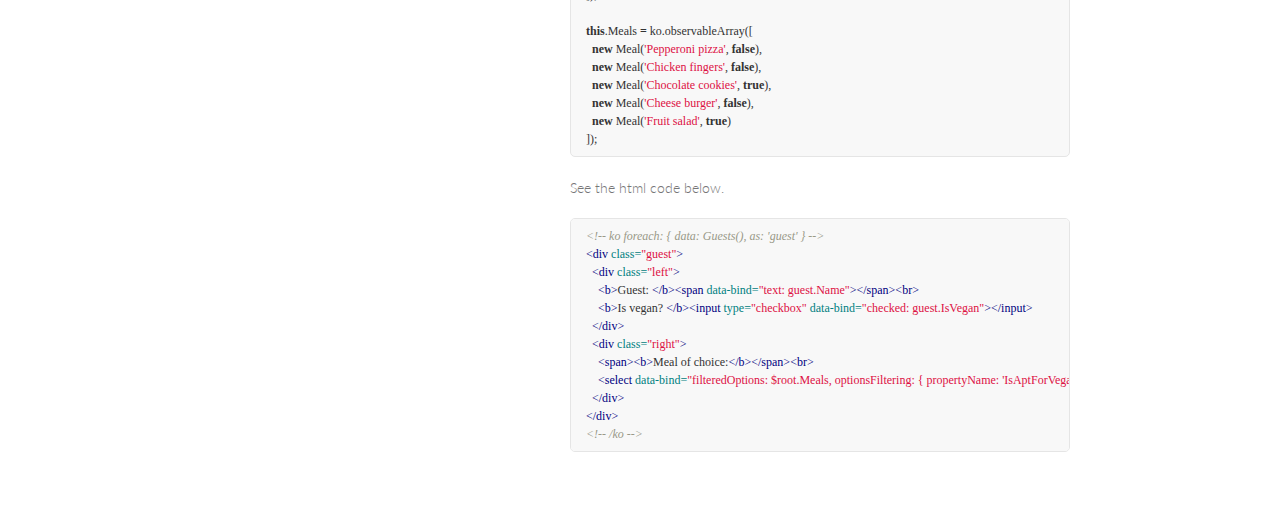
==== commit 904cb620: "Create gh-pages branch via GitHub" ====
--- a/index.html
+++ b/index.html
@@ -171,7 +171,7 @@
 <h2>
 <a name="optionsfiltering" class="anchor" href="#optionsfiltering"><span class="octicon octicon-link"></span></a><strong>optionsFiltering</strong>.</h2>
 
-<p>This holds all our custom binding's parameters.</p>
+<p>A dictionary holding the following parameters.</p>
 
 <h3>
 <a name="propertyname" class="anchor" href="#propertyname"><span class="octicon octicon-link"></span></a><strong>propertyName</strong>.</h3>
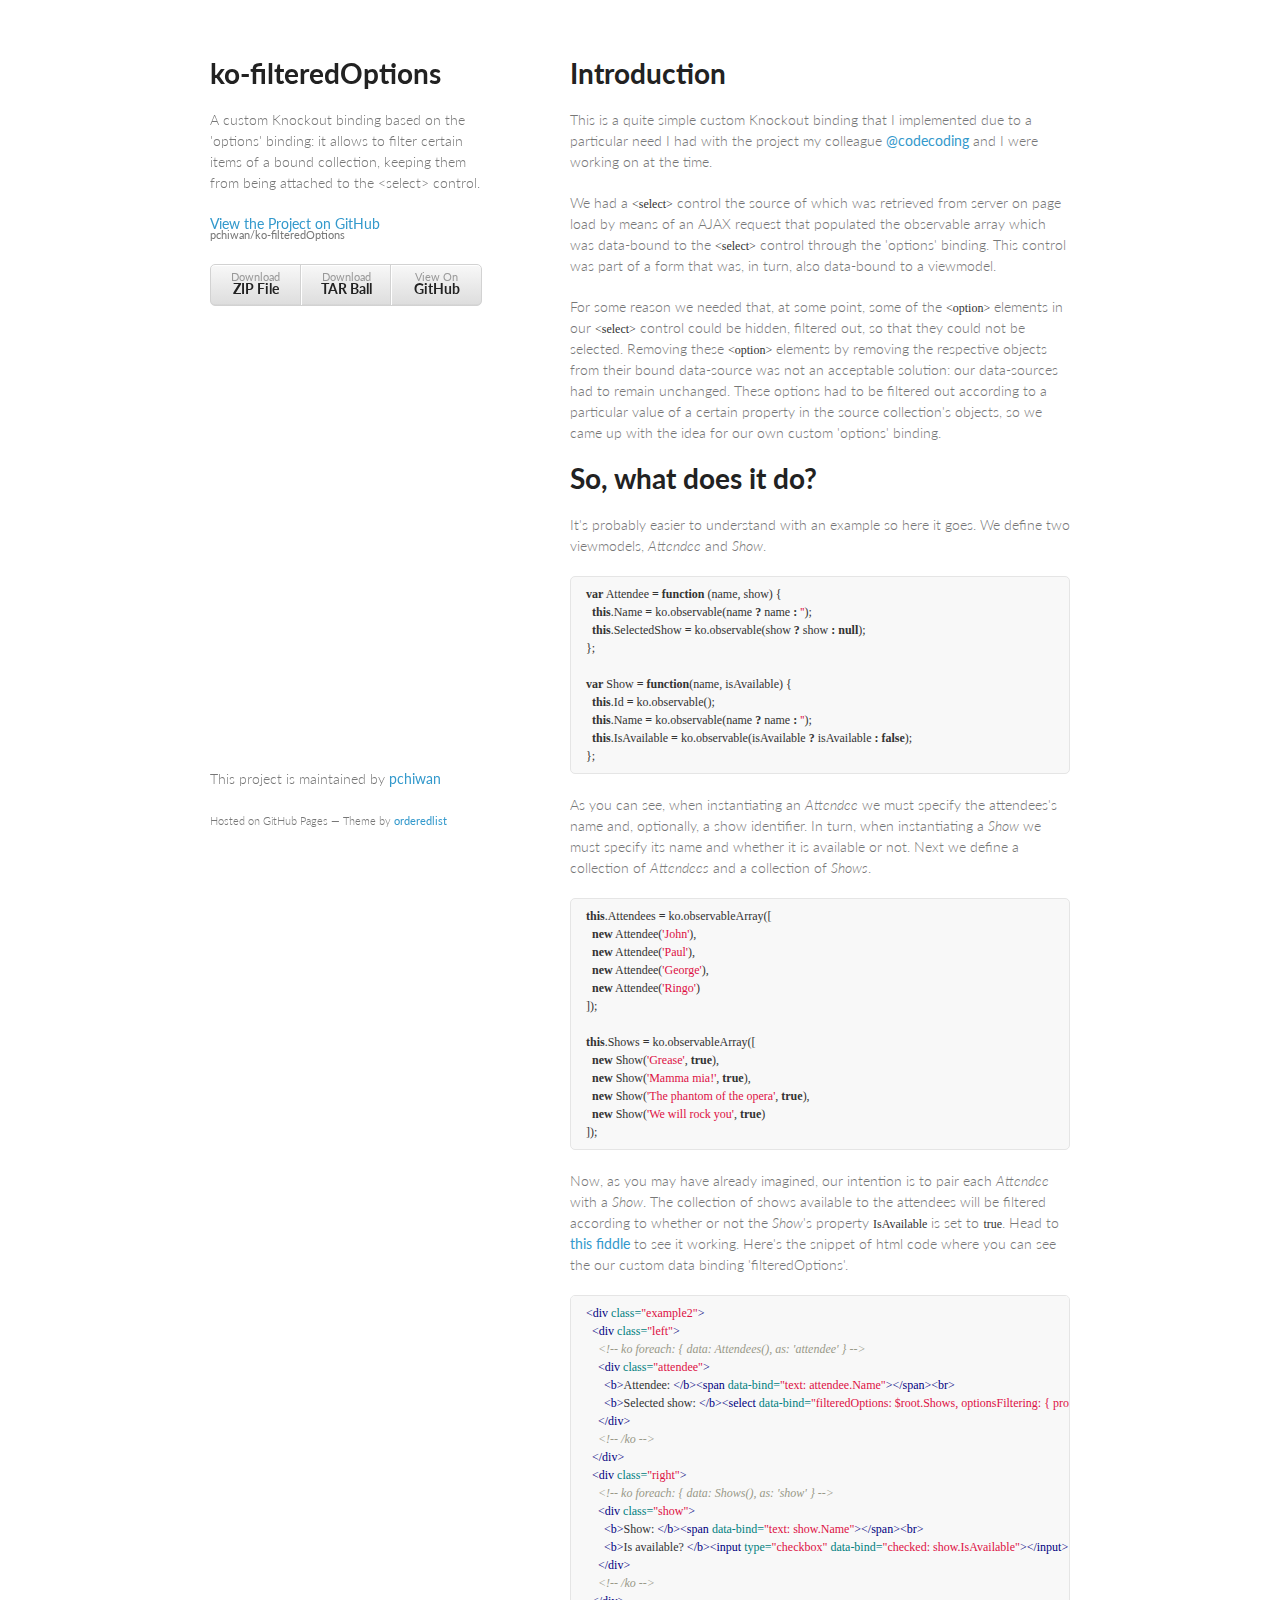
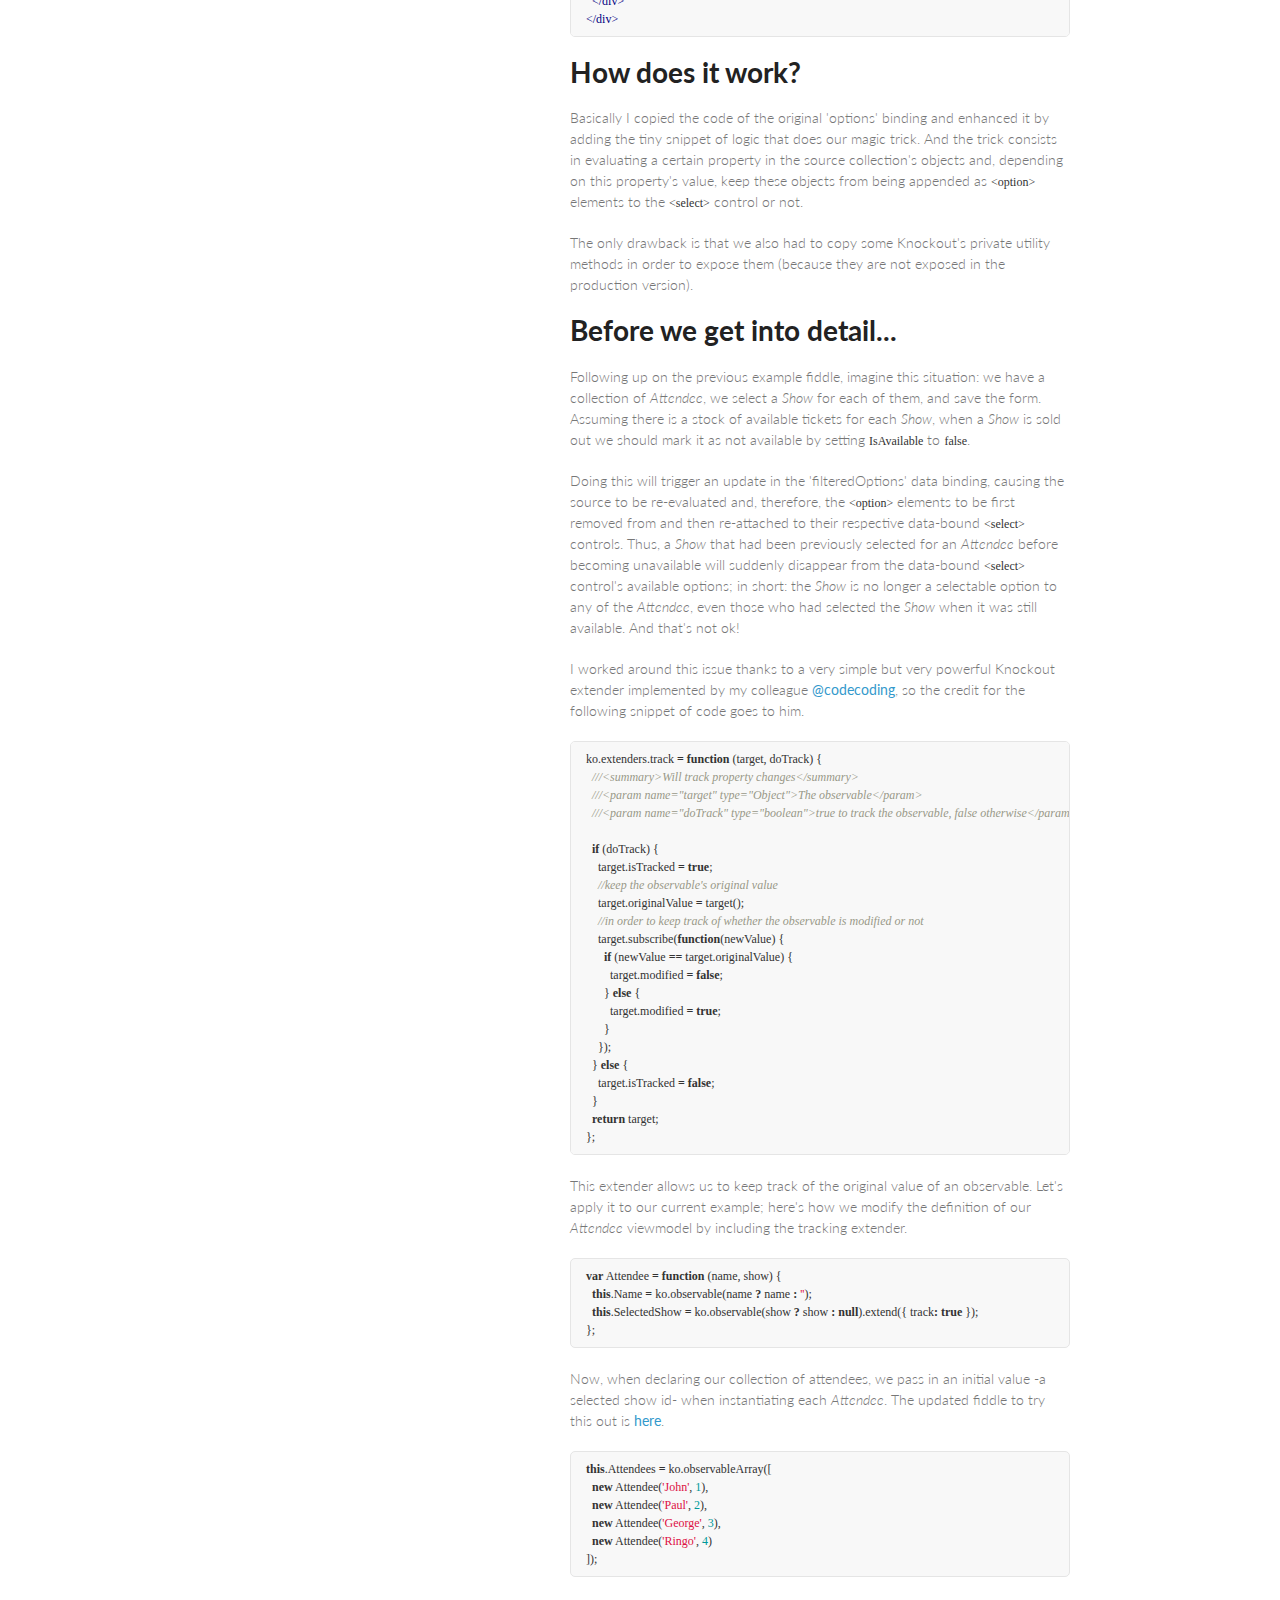
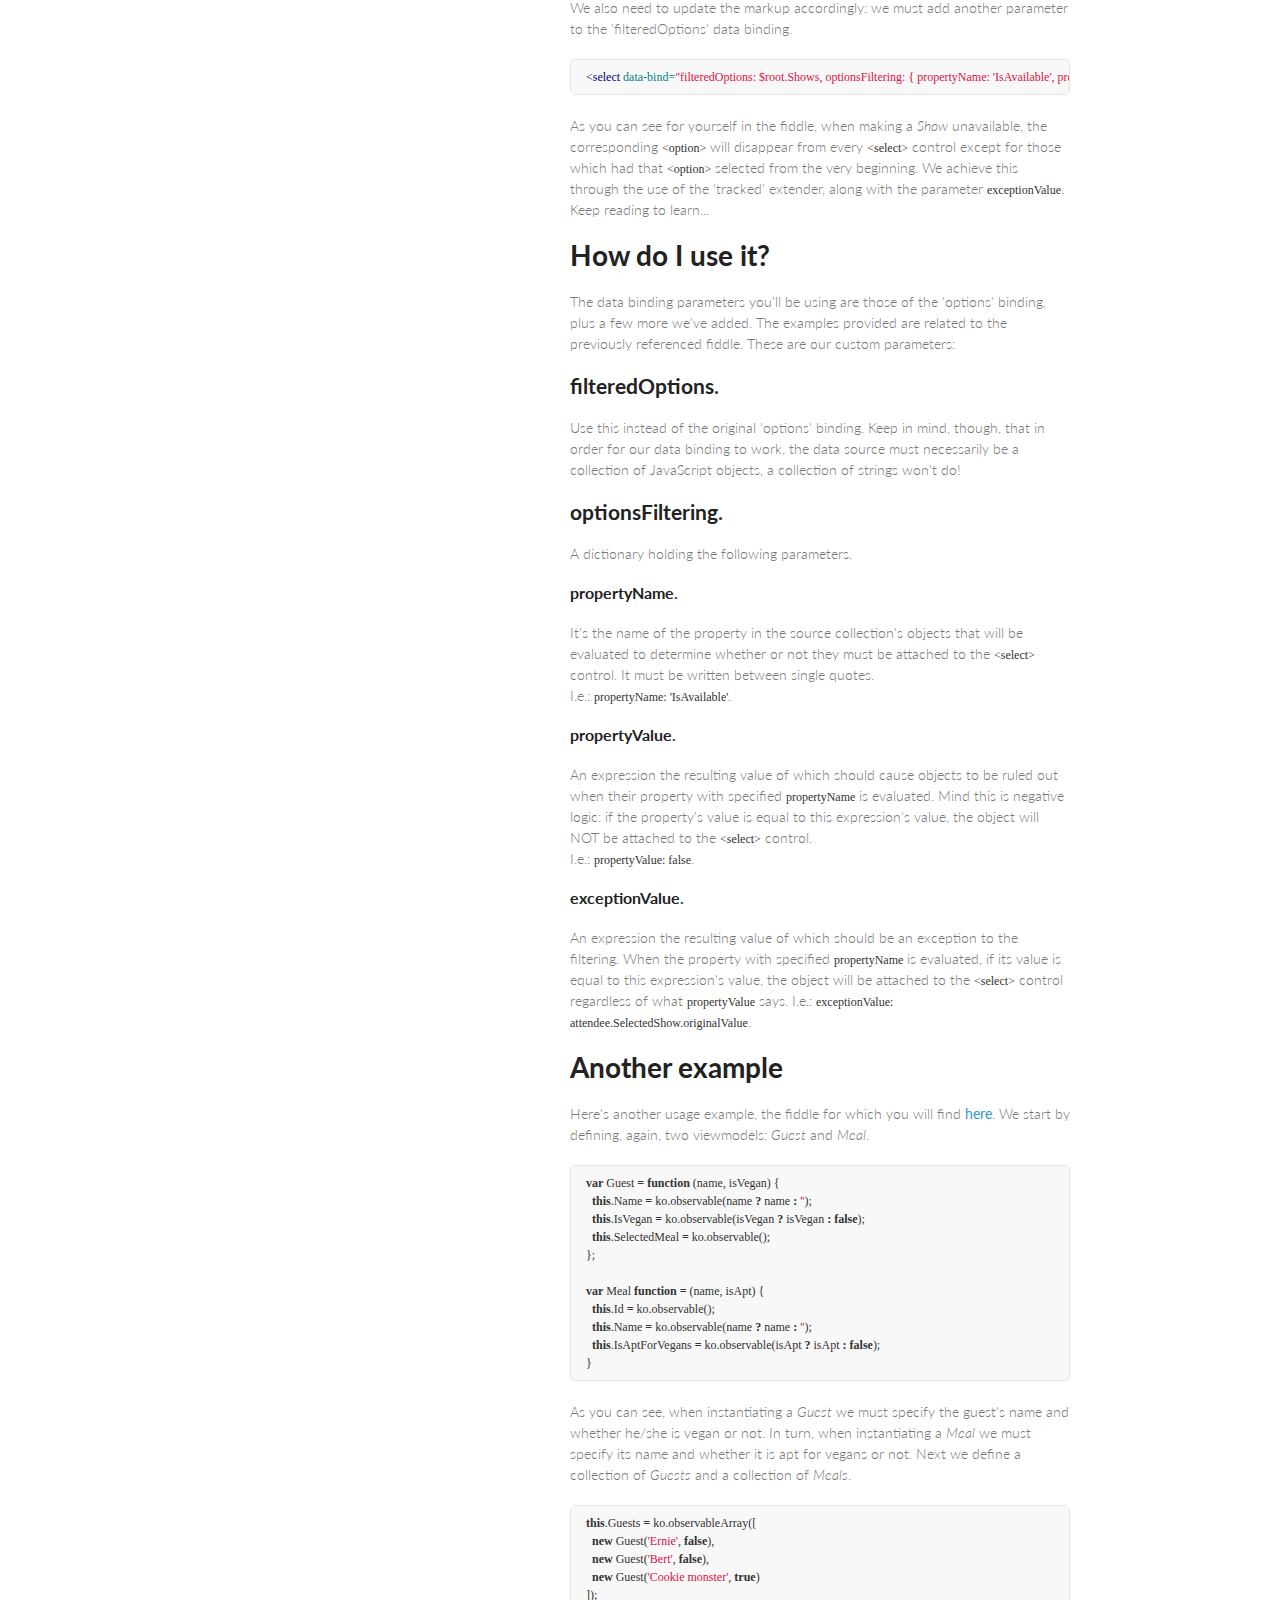
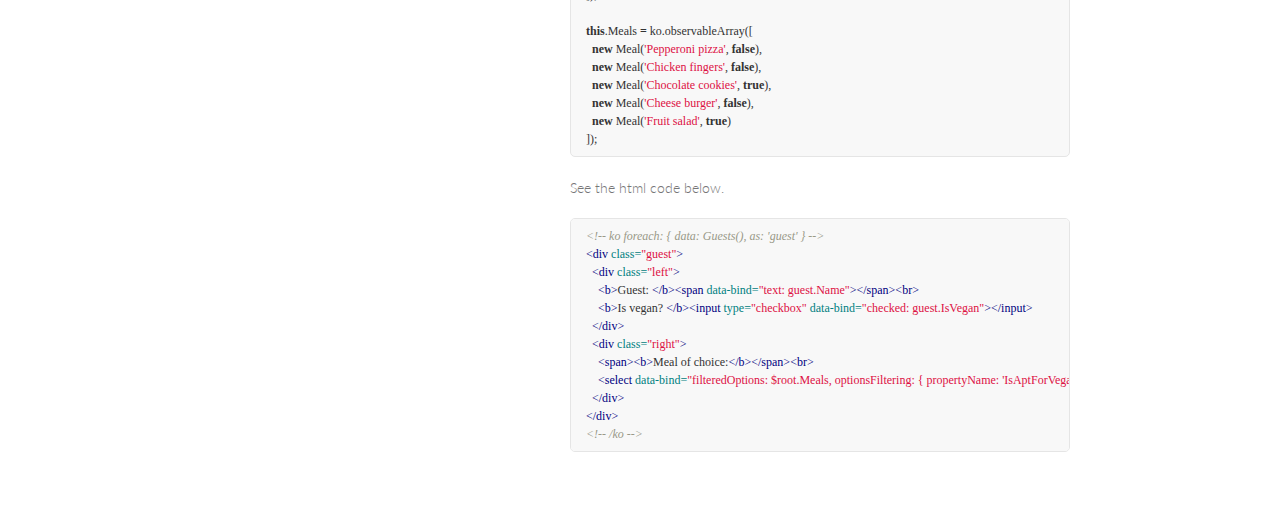
==== commit 1d404a4d: "Create gh-pages branch via GitHub" ====
--- a/index.html
+++ b/index.html
@@ -40,7 +40,7 @@
 <h1>
 <a name="so-what-does-it-do" class="anchor" href="#so-what-does-it-do"><span class="octicon octicon-link"></span></a>So, what does it do?</h1>
 
-<p>It's probably easier to understand with an example so here it goes. We define to viewmodels, <em>Attendee</em> and <em>Show</em>.</p>
+<p>It's probably easier to understand with an example so here it goes. We define two viewmodels, <em>Attendee</em> and <em>Show</em>.</p>
 
 <div class="highlight highlight-javascript"><pre><span class="kd">var</span> <span class="nx">Attendee</span> <span class="o">=</span> <span class="kd">function</span> <span class="p">(</span><span class="nx">name</span><span class="p">,</span> <span class="nx">show</span><span class="p">)</span> <span class="p">{</span>
   <span class="k">this</span><span class="p">.</span><span class="nx">Name</span> <span class="o">=</span> <span class="nx">ko</span><span class="p">.</span><span class="nx">observable</span><span class="p">(</span><span class="nx">name</span> <span class="o">?</span> <span class="nx">name</span> <span class="o">:</span> <span class="s1">''</span><span class="p">);</span>
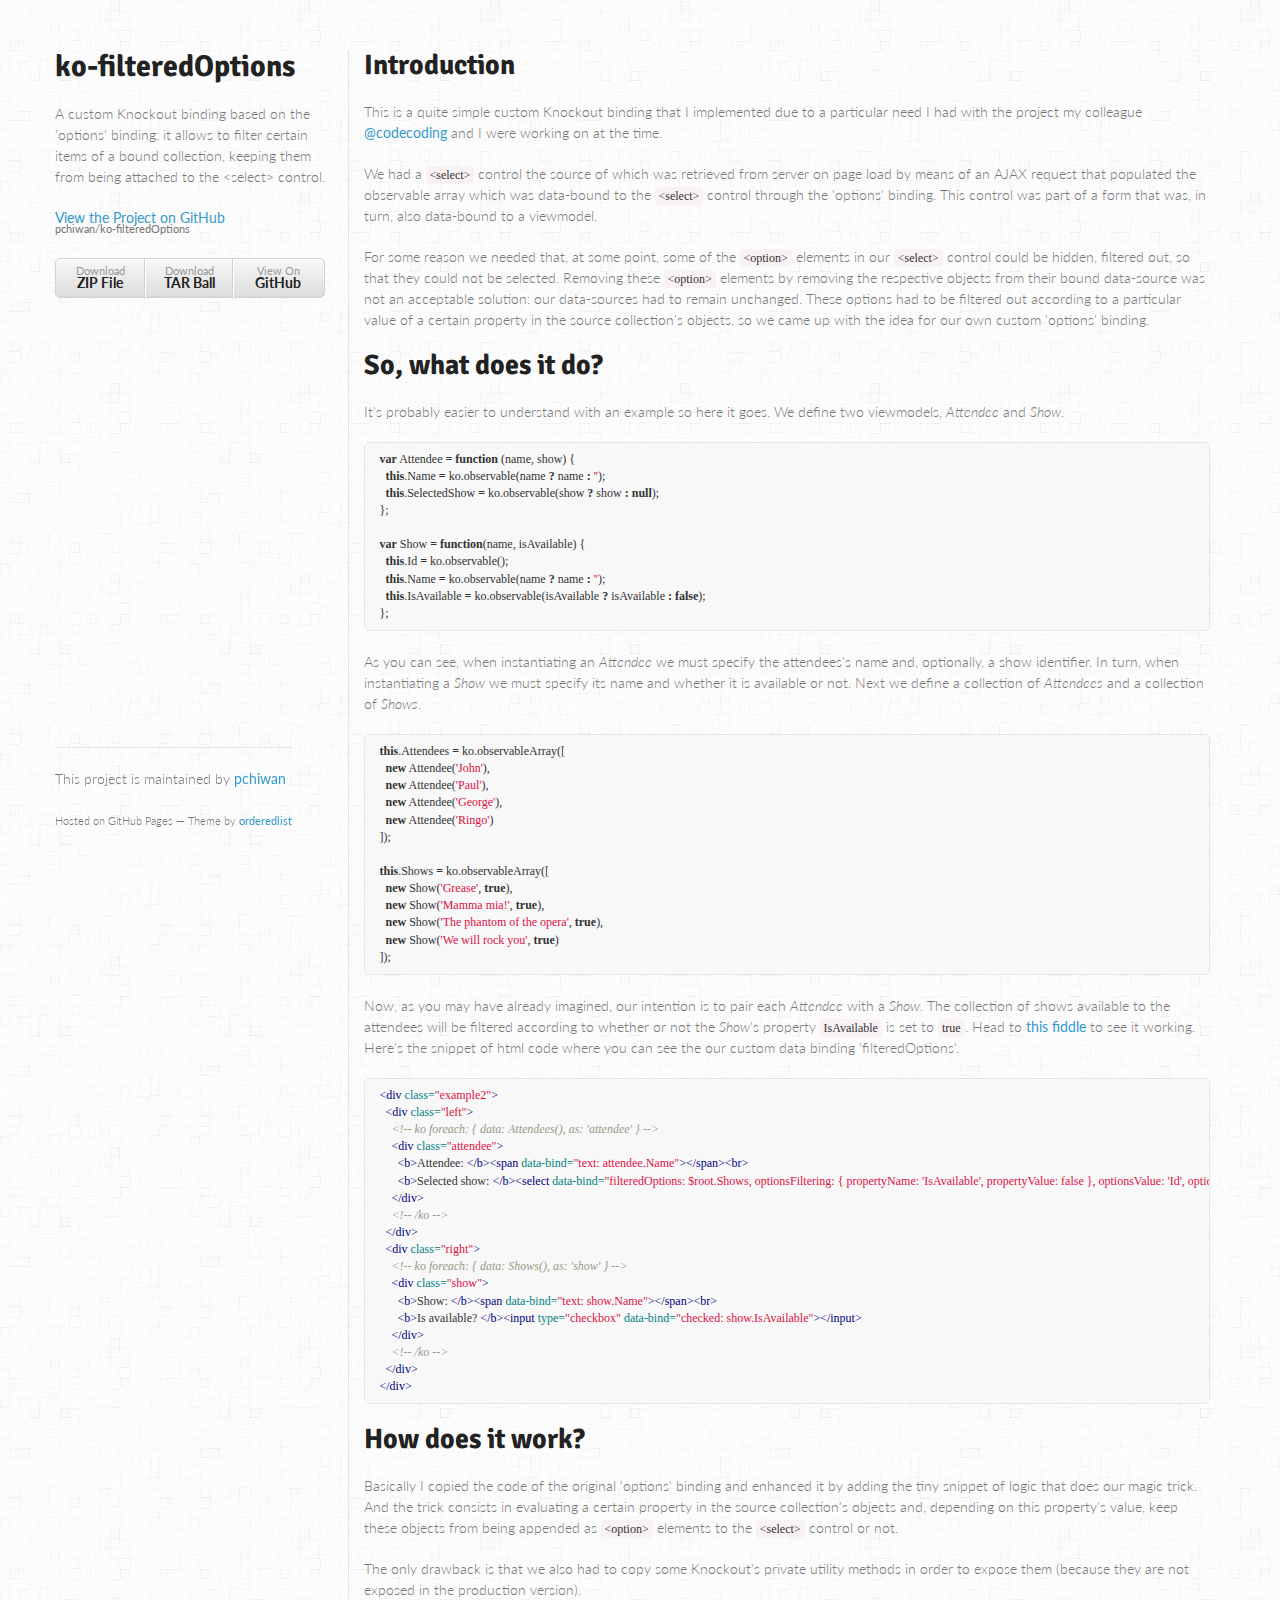
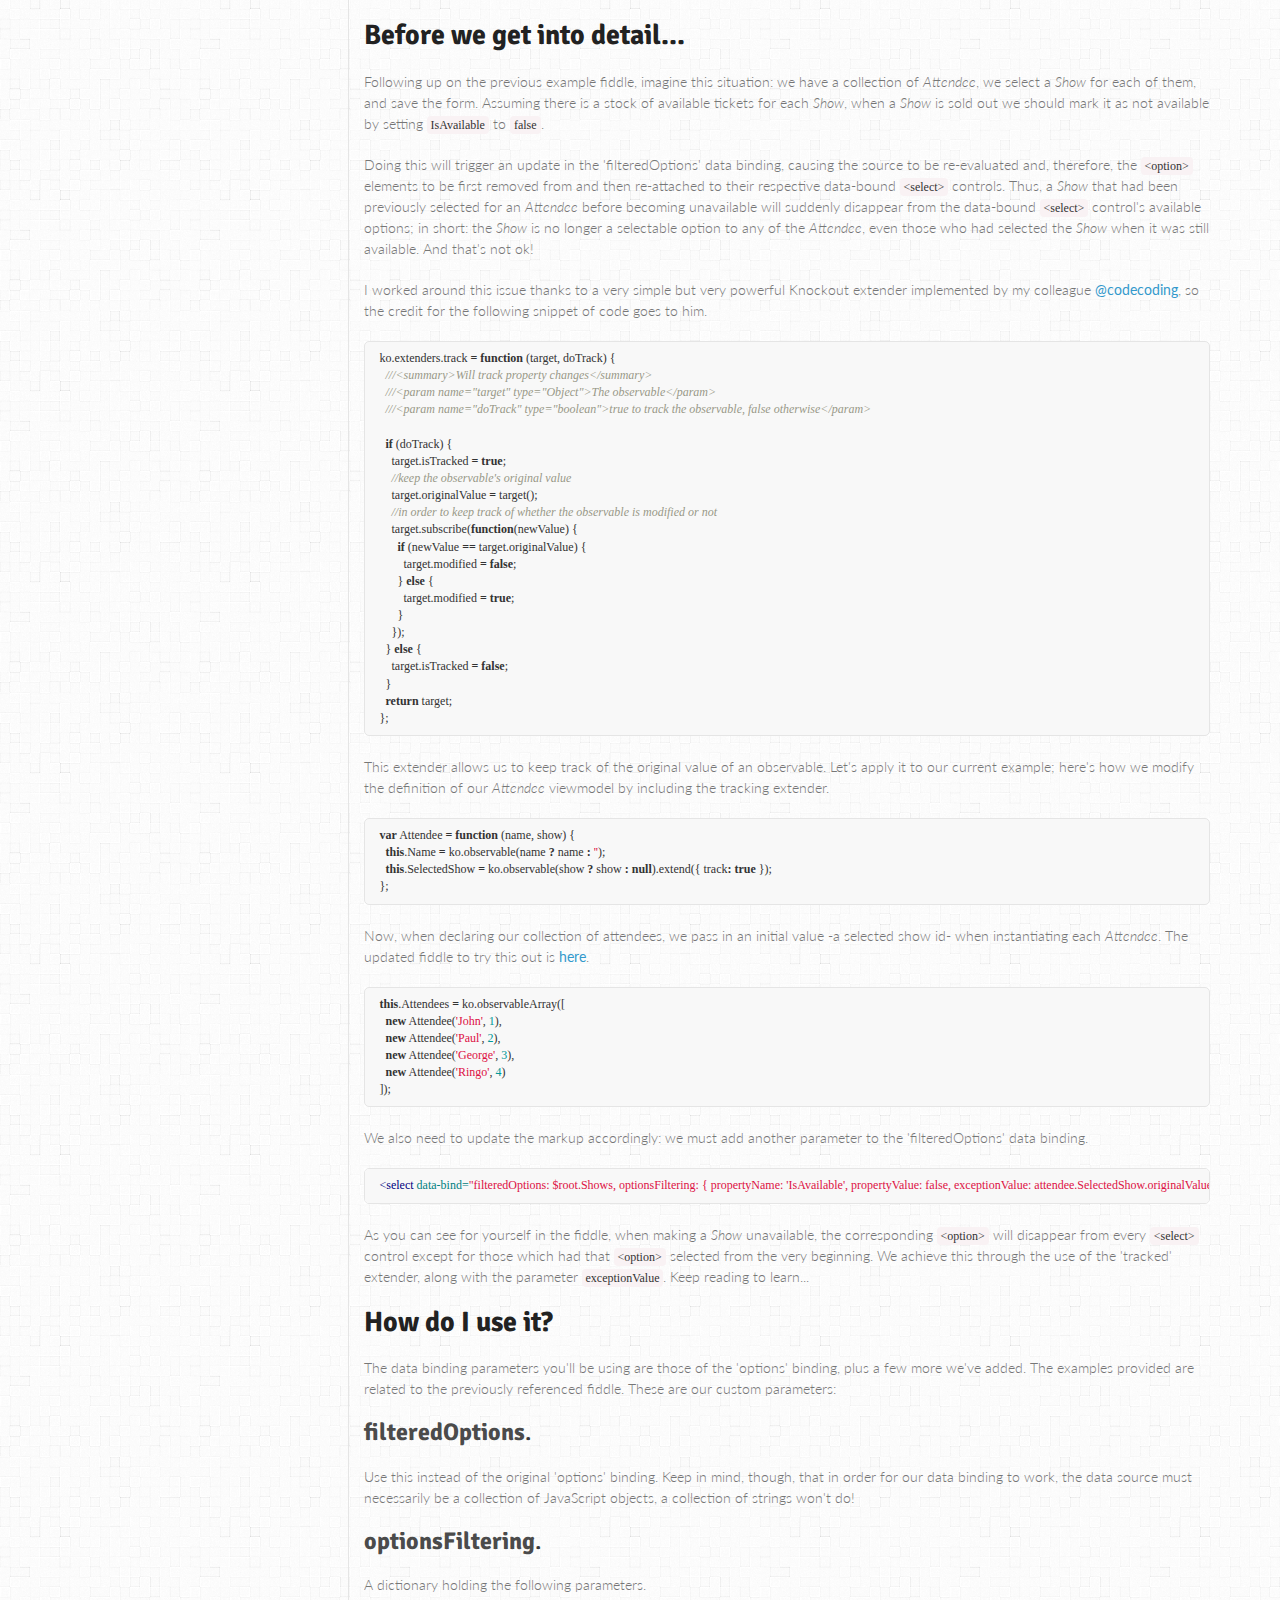
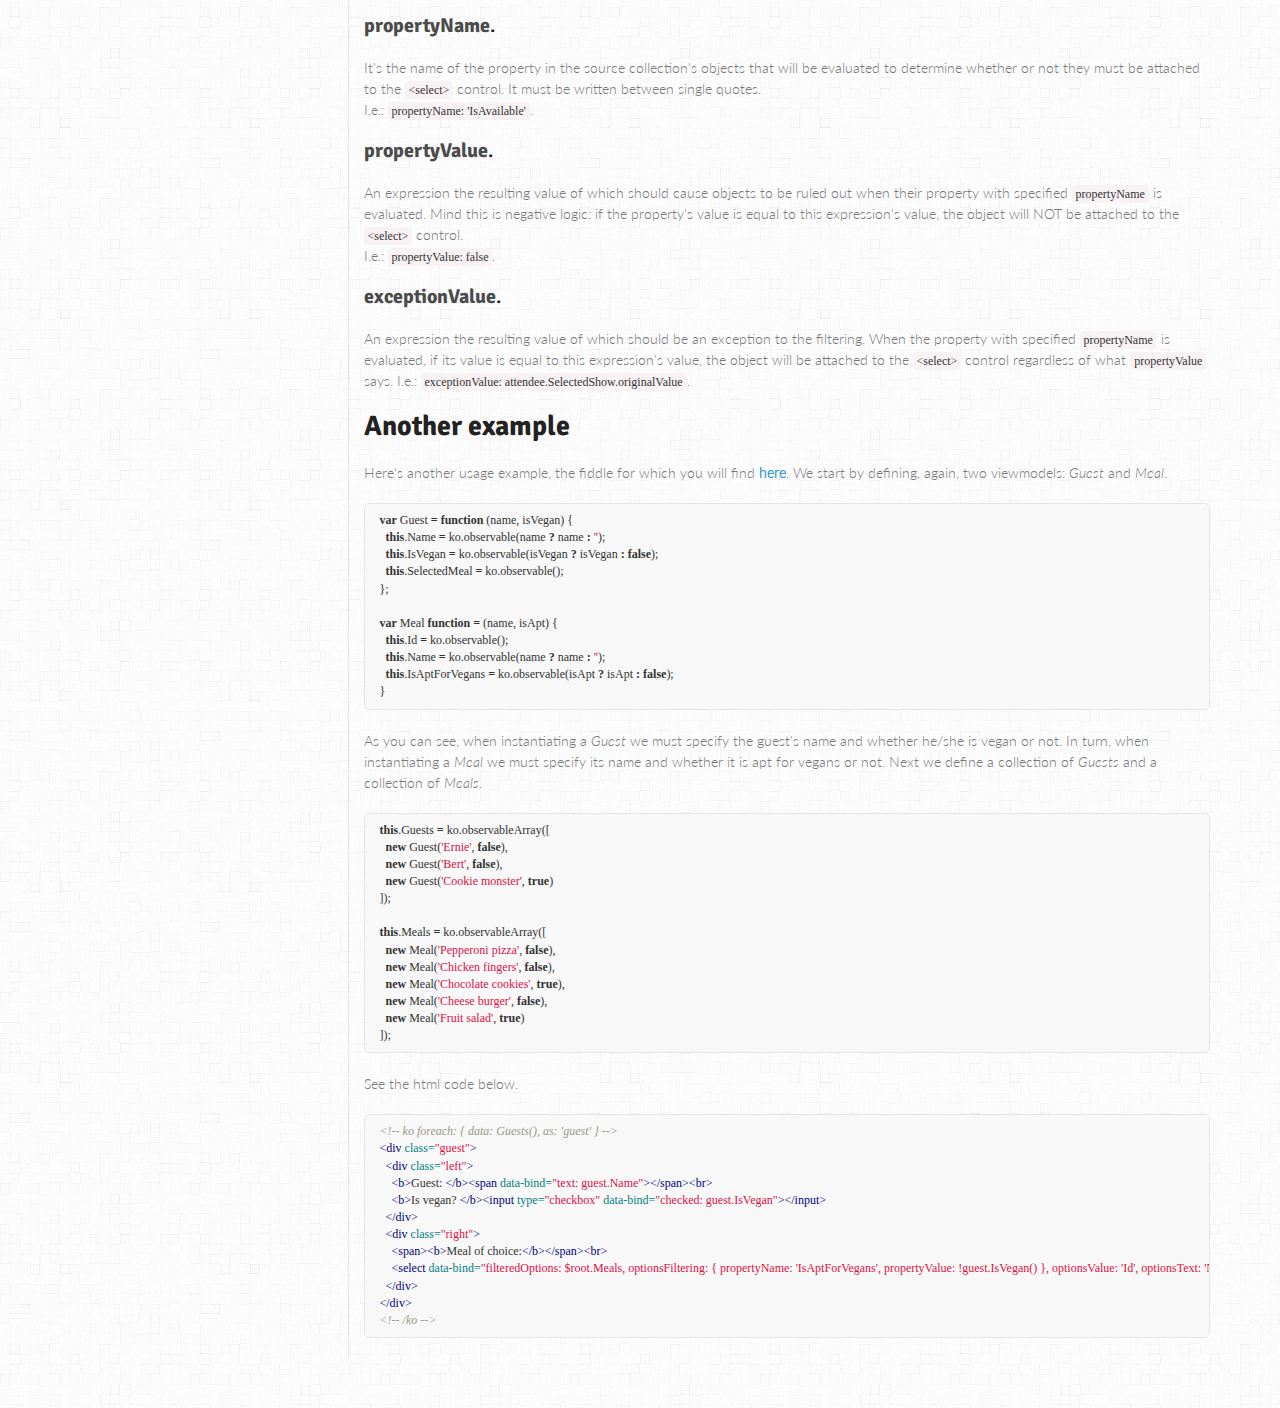
==== commit f9369e0c: "Update page & styles, remove unnecessary files" ====
--- a/index.html
+++ b/index.html
@@ -5,29 +5,44 @@
     <meta http-equiv="X-UA-Compatible" content="chrome=1">
     <title>ko-filteredOptions by pchiwan</title>
 
-    <link rel="stylesheet" href="stylesheets/styles.css">
-    <link rel="stylesheet" href="stylesheets/pygment_trac.css">
+    <link href='http://fonts.googleapis.com/css?family=Signika' rel='stylesheet' type='text/css'/>
+    <link rel="stylesheet" type="text/css" href="http://maxcdn.bootstrapcdn.com/bootstrap/3.3.4/css/bootstrap.min.css" media="screen"/>
+    <link rel="stylesheet" type="text/css" href="stylesheets/styles.css"/>
+    <link rel="stylesheet" type="text/css" href="stylesheets/pygment_trac.css"/>
     <meta name="viewport" content="width=device-width, initial-scale=1, user-scalable=no">
     <!--[if lt IE 9]>
     <script src="//html5shiv.googlecode.com/svn/trunk/html5.js"></script>
     <![endif]-->
   </head>
   <body>
-    <div class="wrapper">
-      <header>
-        <h1>ko-filteredOptions</h1>
-        <p>A custom Knockout binding based on the &#39;options&#39; binding: it allows to filter certain items of a bound collection, keeping them from being attached to the &lt;select&gt; control.</p>
-
-        <p class="view"><a href="https://github.com/pchiwan/ko-filteredOptions">View the Project on GitHub <small>pchiwan/ko-filteredOptions</small></a></p>
-
-
-        <ul>
-          <li><a href="https://github.com/pchiwan/ko-filteredOptions/zipball/master">Download <strong>ZIP File</strong></a></li>
-          <li><a href="https://github.com/pchiwan/ko-filteredOptions/tarball/master">Download <strong>TAR Ball</strong></a></li>
-          <li><a href="https://github.com/pchiwan/ko-filteredOptions">View On <strong>GitHub</strong></a></li>
-        </ul>
-      </header>
-      <section>
+    <div class="container">
+      <div class="row">
+        <div class="col-md-3">
+          <div class="row">
+            <header>
+              <h1>ko-filteredOptions</h1>
+              <p>A custom Knockout binding based on the &#39;options&#39; binding: it allows to filter certain items of a bound collection, keeping them from being attached to the &lt;select&gt; control.</p>
+
+              <p class="view"><a href="https://github.com/pchiwan/ko-filteredOptions">View the Project on GitHub <small>pchiwan/ko-filteredOptions</small></a></p>
+
+
+              <ul>
+                <li><a href="https://github.com/pchiwan/ko-filteredOptions/zipball/master">Download <strong>ZIP File</strong></a></li>
+                <li><a href="https://github.com/pchiwan/ko-filteredOptions/tarball/master">Download <strong>TAR Ball</strong></a></li>
+                <li><a href="https://github.com/pchiwan/ko-filteredOptions">View On <strong>GitHub</strong></a></li>
+              </ul>
+            </header>
+          </div>
+          <div class="row">
+            <footer>
+              <hr>
+              <p>This project is maintained by <a href="https://github.com/pchiwan">pchiwan</a></p>
+              <p><small>Hosted on GitHub Pages &mdash; Theme by <a href="https://github.com/orderedlist">orderedlist</a></small></p>
+            </footer>
+          </div>
+        </div>
+        <div class="col-md-9 section">
+      
         <h1>
 <a name="introduction" class="anchor" href="#introduction"><span class="octicon octicon-link"></span></a>Introduction</h1>
 
@@ -241,11 +256,7 @@
 <span class="nt">&lt;/div&gt;</span>
 <span class="c">&lt;!-- /ko --&gt;</span>
 </pre></div>
-      </section>
-      <footer>
-        <p>This project is maintained by <a href="https://github.com/pchiwan">pchiwan</a></p>
-        <p><small>Hosted on GitHub Pages &mdash; Theme by <a href="https://github.com/orderedlist">orderedlist</a></small></p>
-      </footer>
+      </div>      
     </div>
     <script src="javascripts/scale.fix.js"></script>
     
--- a/stylesheets/styles.css
+++ b/stylesheets/styles.css
@@ -4,6 +4,7 @@
   padding:50px;
   font:14px/1.5 Lato, "Helvetica Neue", Helvetica, Arial, sans-serif;
   color:#777;
+  background: url(../images/body-bg.png) 0 0 repeat;
   font-weight:300;
 }
 
@@ -21,14 +22,23 @@
 }
 
 h1 {
+  font-family: 'Signika';
   font-size:28px;
+  font-weight: bold;
 }
 
 h2 {
   color:#393939;
-}
-
-h3, h4, h5, h6 {
+  font-family: 'Signika';
+  font-size: 24px;
+}
+
+h3 {
+  font-family: 'Signika';
+  font-size: 20px;
+}
+
+h4, h5, h6 {
   color:#494949;
 }
 
@@ -50,6 +60,10 @@
   margin:0 auto;
 }
 
+.section{
+  border-left: 1px solid #e5e5e5;
+}
+
 blockquote {
   border-left:1px solid #e5e5e5;
   margin:0;
@@ -58,7 +72,7 @@
 }
 
 code, pre {
-  font-family:Monaco, Bitstream Vera Sans Mono, Lucida Console, Terminal;
+  font-family:Monaco, Lucida Console, Terminal;
   color:#333;
   font-size:12px;
 }
@@ -95,10 +109,14 @@
   max-width:100%;
 }
 
-header {
-  width:270px;
-  float:left;
-  position:fixed;
+header {  
+  /*float:left;
+  position:fixed;*/
+  margin-right: 15px;
+}
+
+header h1{
+  font-size: 30px;
 }
 
 header ul {
@@ -139,7 +157,8 @@
 }
 
 strong {
-  color:#222;
+  /*color:#222;*/
+  color: #4B4B4B;
   font-weight:700;
 }
 
@@ -160,7 +179,6 @@
 }
 
 section {
-  width:500px;
   float:right;
   padding-bottom:50px;
 }
@@ -177,7 +195,6 @@
 }
 
 footer {
-  width:270px;
   float:left;
   position:fixed;
   bottom:50px;
